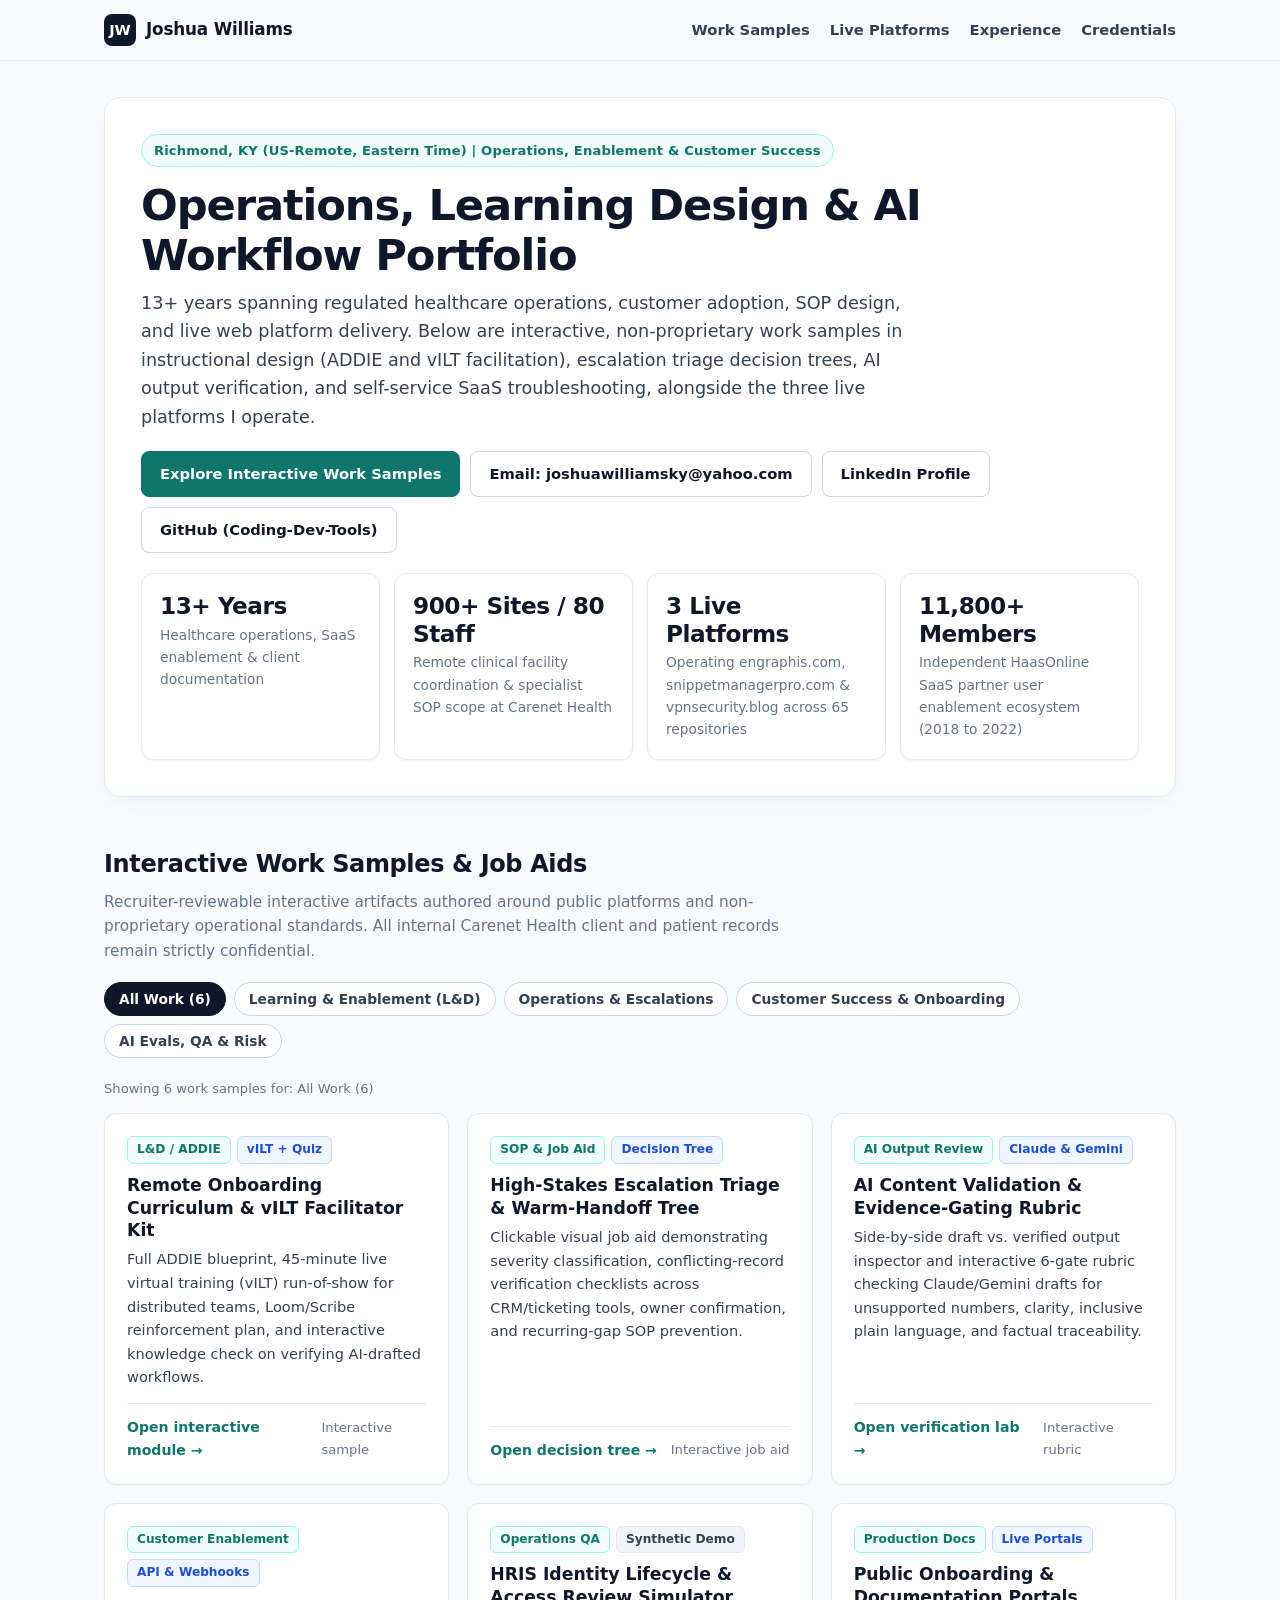
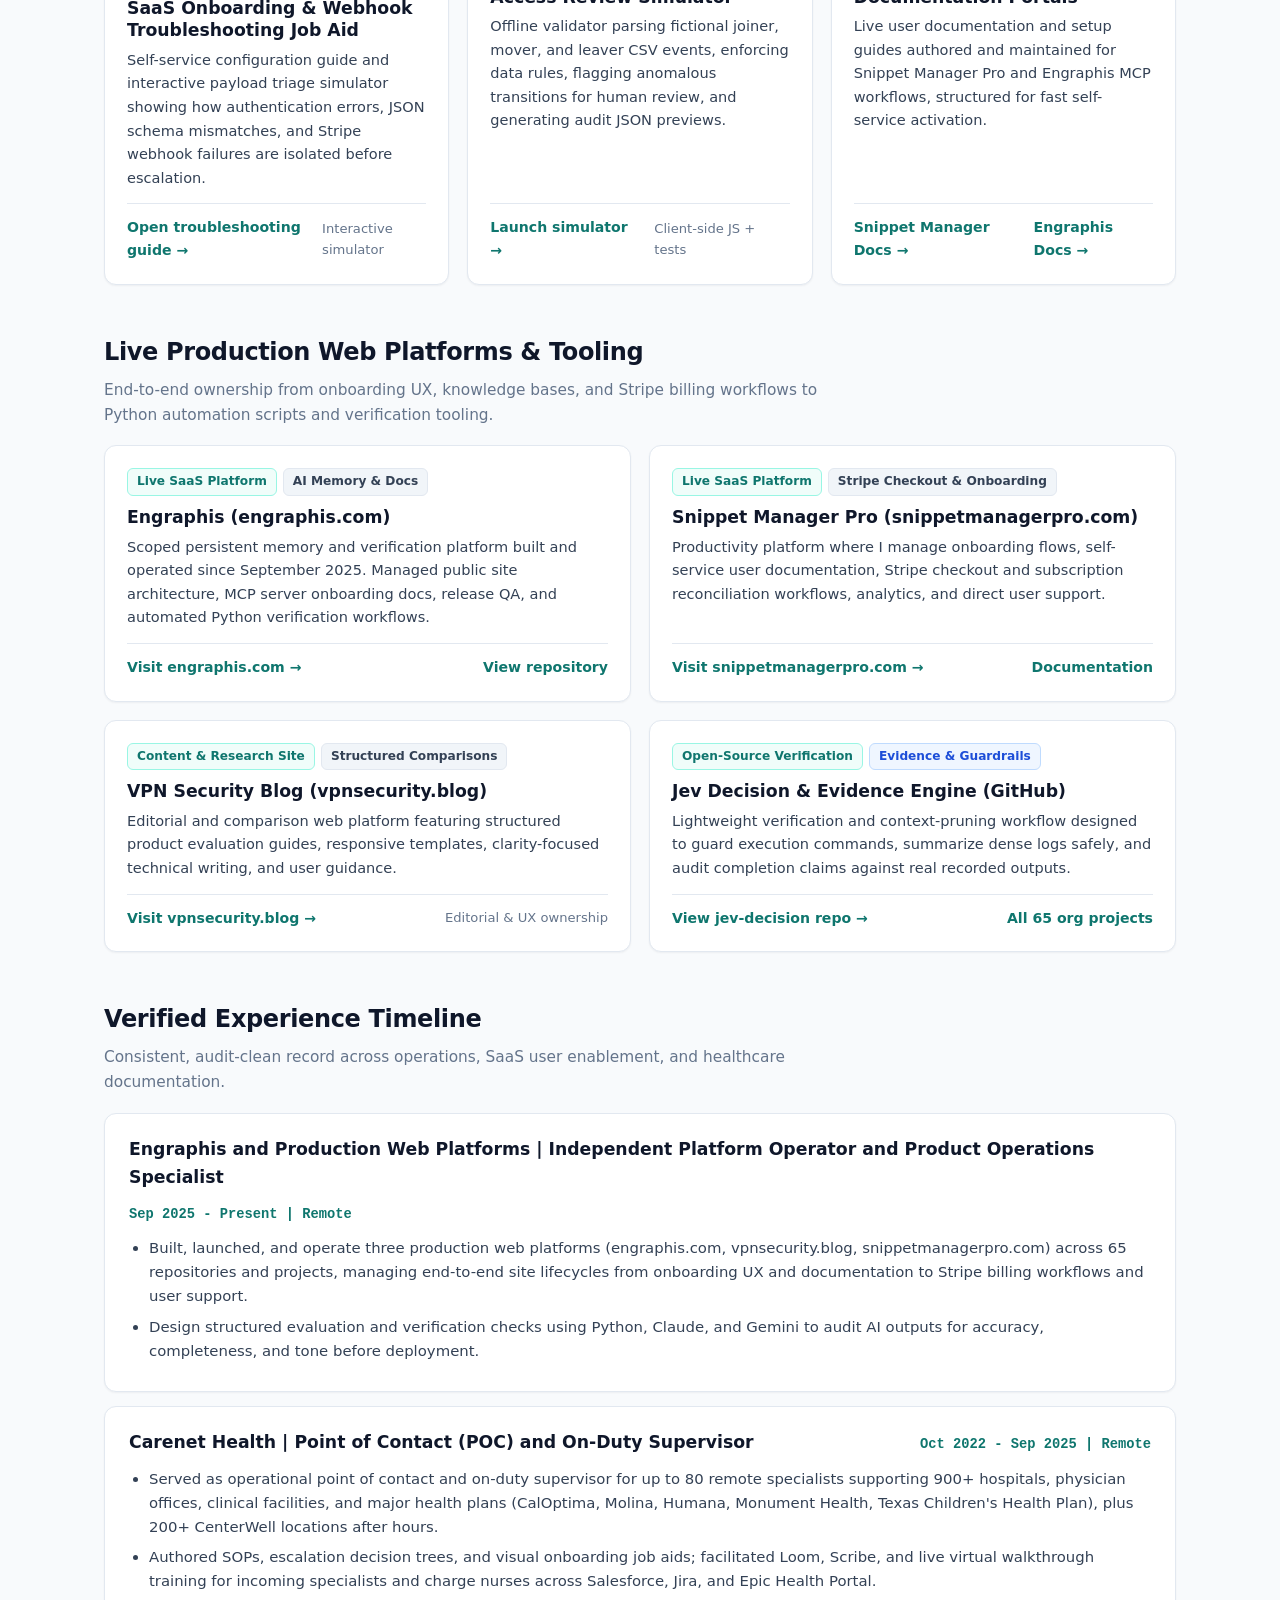
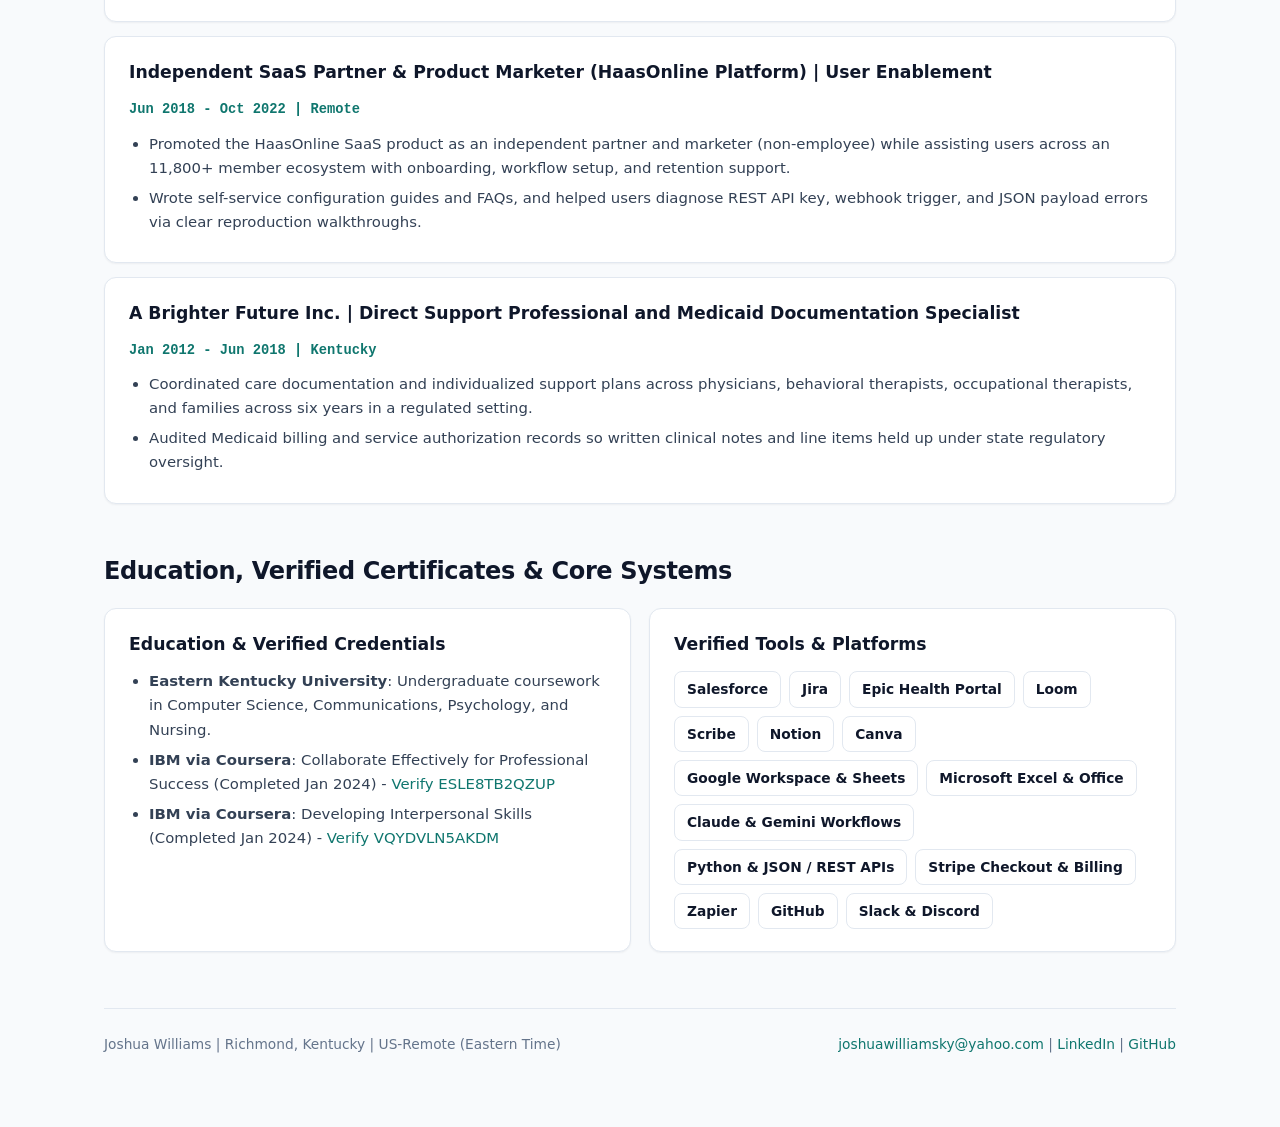
==== index.html @ 4f4fe60e "feat: add interactive career portfolio and work samples Build static GitHub Pages portfolio with rol" ====
<!DOCTYPE html>
<html lang="en">
<head>
  <meta charset="utf-8">
  <meta name="viewport" content="width=device-width, initial-scale=1">
  <title>Joshua Williams | Operations, Enablement &amp; AI Workflow Portfolio</title>
  <meta name="description" content="Public portfolio of Joshua Williams: interactive learning design (ADDIE/vILT), operations SOP decision trees, AI verification rubrics, live web platforms, and customer enablement work samples.">
  <link rel="stylesheet" href="./styles.css">
</head>
<body>
  <header class="topbar">
    <div class="topbar-inner">
      <a class="brand" href="./index.html">
        <span class="brand-mark" aria-hidden="true">JW</span>
        <span>Joshua Williams</span>
      </a>
      <nav class="nav-links" aria-label="Primary navigation">
        <a href="#work-samples">Work Samples</a>
        <a href="#platforms">Live Platforms</a>
        <a href="#experience">Experience</a>
        <a href="#credentials">Credentials</a>
      </nav>
    </div>
  </header>

  <main class="container">
    <section class="hero" aria-labelledby="hero-title">
      <span class="eyebrow">Richmond, KY (US-Remote, Eastern Time) | Operations, Enablement &amp; Customer Success</span>
      <h1 id="hero-title">Operations, Learning Design &amp; AI Workflow Portfolio</h1>
      <p class="hero-subtitle">
        13+ years spanning regulated healthcare operations, customer adoption, SOP design, and live web platform delivery.
        Below are interactive, non-proprietary work samples in instructional design (ADDIE and vILT facilitation), escalation triage decision trees, AI output verification, and self-service SaaS troubleshooting, alongside the three live platforms I operate.
      </p>
      <div class="hero-actions">
        <a class="btn" href="#work-samples">Explore Interactive Work Samples</a>
        <a class="btn btn-secondary" href="mailto:joshuawilliamsky@yahoo.com">Email: joshuawilliamsky@yahoo.com</a>
        <a class="btn btn-secondary" href="https://www.linkedin.com/in/josh-williams-094338120" target="_blank" rel="noopener">LinkedIn Profile</a>
        <a class="btn btn-secondary" href="https://github.com/Coding-Dev-Tools" target="_blank" rel="noopener">GitHub (Coding-Dev-Tools)</a>
      </div>

      <div class="scope-grid" aria-label="Verified operational scope">
        <div class="scope-card">
          <div class="scope-value">13+ Years</div>
          <div class="scope-label">Healthcare operations, SaaS enablement &amp; client documentation</div>
        </div>
        <div class="scope-card">
          <div class="scope-value">900+ Sites / 80 Staff</div>
          <div class="scope-label">Remote clinical facility coordination &amp; specialist SOP scope at Carenet Health</div>
        </div>
        <div class="scope-card">
          <div class="scope-value">3 Live Platforms</div>
          <div class="scope-label">Operating engraphis.com, snippetmanagerpro.com &amp; vpnsecurity.blog across 65 repositories</div>
        </div>
        <div class="scope-card">
          <div class="scope-value">11,800+ Members</div>
          <div class="scope-label">Independent HaasOnline SaaS partner user enablement ecosystem (2018 to 2022)</div>
        </div>
      </div>
    </section>

    <section class="section" id="work-samples" aria-labelledby="samples-heading">
      <div class="section-header">
        <div>
          <h2 id="samples-heading">Interactive Work Samples &amp; Job Aids</h2>
          <p class="section-lead">
            Recruiter-reviewable interactive artifacts authored around public platforms and non-proprietary operational standards. All internal Carenet Health client and patient records remain strictly confidential.
          </p>
        </div>
      </div>

      <div class="filter-bar" role="group" aria-label="Filter work samples by role focus">
        <button class="filter-pill" type="button" data-filter="all" aria-pressed="true">All Work (6)</button>
        <button class="filter-pill" type="button" data-filter="lnd" aria-pressed="false">Learning &amp; Enablement (L&amp;D)</button>
        <button class="filter-pill" type="button" data-filter="ops" aria-pressed="false">Operations &amp; Escalations</button>
        <button class="filter-pill" type="button" data-filter="cs" aria-pressed="false">Customer Success &amp; Onboarding</button>
        <button class="filter-pill" type="button" data-filter="data" aria-pressed="false">AI Evals, QA &amp; Risk</button>
      </div>
      <p id="filter-status" class="meta-note" aria-live="polite">Showing 6 work samples for: All Work (6)</p>

      <div class="card-grid" style="margin-top: 14px;">
        <article class="card" data-categories="lnd cs">
          <div>
            <div class="tag-row">
              <span class="tag">L&amp;D / ADDIE</span>
              <span class="tag tag-blue">vILT + Quiz</span>
            </div>
            <h3>Remote Onboarding Curriculum &amp; vILT Facilitator Kit</h3>
            <p>
              Full ADDIE blueprint, 45-minute live virtual training (vILT) run-of-show for distributed teams, Loom/Scribe reinforcement plan, and interactive knowledge check on verifying AI-drafted workflows.
            </p>
          </div>
          <div class="card-footer">
            <a href="./samples/onboarding-vilt-module.html">Open interactive module &rarr;</a>
            <span class="meta-note">Interactive sample</span>
          </div>
        </article>

        <article class="card" data-categories="ops lnd data">
          <div>
            <div class="tag-row">
              <span class="tag">SOP &amp; Job Aid</span>
              <span class="tag tag-blue">Decision Tree</span>
            </div>
            <h3>High-Stakes Escalation Triage &amp; Warm-Handoff Tree</h3>
            <p>
              Clickable visual job aid demonstrating severity classification, conflicting-record verification checklists across CRM/ticketing tools, owner confirmation, and recurring-gap SOP prevention.
            </p>
          </div>
          <div class="card-footer">
            <a href="./samples/escalation-decision-tree.html">Open decision tree &rarr;</a>
            <span class="meta-note">Interactive job aid</span>
          </div>
        </article>

        <article class="card" data-categories="lnd data ops">
          <div>
            <div class="tag-row">
              <span class="tag">AI Output Review</span>
              <span class="tag tag-blue">Claude &amp; Gemini</span>
            </div>
            <h3>AI Content Validation &amp; Evidence-Gating Rubric</h3>
            <p>
              Side-by-side draft vs. verified output inspector and interactive 6-gate rubric checking Claude/Gemini drafts for unsupported numbers, clarity, inclusive plain language, and factual traceability.
            </p>
          </div>
          <div class="card-footer">
            <a href="./samples/ai-verification-rubric.html">Open verification lab &rarr;</a>
            <span class="meta-note">Interactive rubric</span>
          </div>
        </article>

        <article class="card" data-categories="cs ops lnd">
          <div>
            <div class="tag-row">
              <span class="tag">Customer Enablement</span>
              <span class="tag tag-blue">API &amp; Webhooks</span>
            </div>
            <h3>SaaS Onboarding &amp; Webhook Troubleshooting Job Aid</h3>
            <p>
              Self-service configuration guide and interactive payload triage simulator showing how authentication errors, JSON schema mismatches, and Stripe webhook failures are isolated before escalation.
            </p>
          </div>
          <div class="card-footer">
            <a href="./samples/webhook-troubleshooting-job-aid.html">Open troubleshooting guide &rarr;</a>
            <span class="meta-note">Interactive simulator</span>
          </div>
        </article>

        <article class="card" data-categories="ops data">
          <div>
            <div class="tag-row">
              <span class="tag">Operations QA</span>
              <span class="tag tag-muted">Synthetic Demo</span>
            </div>
            <h3>HRIS Identity Lifecycle &amp; Access Review Simulator</h3>
            <p>
              Offline validator parsing fictional joiner, mover, and leaver CSV events, enforcing data rules, flagging anomalous transitions for human review, and generating audit JSON previews.
            </p>
          </div>
          <div class="card-footer">
            <a href="./demos/hris-identity/index.html">Launch simulator &rarr;</a>
            <span class="meta-note">Client-side JS + tests</span>
          </div>
        </article>

        <article class="card" data-categories="cs lnd data">
          <div>
            <div class="tag-row">
              <span class="tag">Production Docs</span>
              <span class="tag tag-blue">Live Portals</span>
            </div>
            <h3>Public Onboarding &amp; Documentation Portals</h3>
            <p>
              Live user documentation and setup guides authored and maintained for Snippet Manager Pro and Engraphis MCP workflows, structured for fast self-service activation.
            </p>
          </div>
          <div class="card-footer">
            <a href="https://snippetmanagerpro.com/documentation.html" target="_blank" rel="noopener">Snippet Manager Docs &rarr;</a>
            <a href="https://engraphis.com/mcp-memory-server" target="_blank" rel="noopener">Engraphis Docs &rarr;</a>
          </div>
        </article>
      </div>
    </section>

    <section class="section" id="platforms" aria-labelledby="platforms-heading">
      <div class="section-header">
        <div>
          <h2 id="platforms-heading">Live Production Web Platforms &amp; Tooling</h2>
          <p class="section-lead">
            End-to-end ownership from onboarding UX, knowledge bases, and Stripe billing workflows to Python automation scripts and verification tooling.
          </p>
        </div>
      </div>

      <div class="card-grid card-grid-2">
        <article class="card">
          <div>
            <div class="tag-row">
              <span class="tag">Live SaaS Platform</span>
              <span class="tag tag-muted">AI Memory &amp; Docs</span>
            </div>
            <h3>Engraphis (engraphis.com)</h3>
            <p>
              Scoped persistent memory and verification platform built and operated since September 2025. Managed public site architecture, MCP server onboarding docs, release QA, and automated Python verification workflows.
            </p>
          </div>
          <div class="card-footer">
            <a href="https://engraphis.com" target="_blank" rel="noopener">Visit engraphis.com &rarr;</a>
            <a href="https://github.com/Coding-Dev-Tools/engraphis" target="_blank" rel="noopener">View repository</a>
          </div>
        </article>

        <article class="card">
          <div>
            <div class="tag-row">
              <span class="tag">Live SaaS Platform</span>
              <span class="tag tag-muted">Stripe Checkout &amp; Onboarding</span>
            </div>
            <h3>Snippet Manager Pro (snippetmanagerpro.com)</h3>
            <p>
              Productivity platform where I manage onboarding flows, self-service user documentation, Stripe checkout and subscription reconciliation workflows, analytics, and direct user support.
            </p>
          </div>
          <div class="card-footer">
            <a href="https://snippetmanagerpro.com" target="_blank" rel="noopener">Visit snippetmanagerpro.com &rarr;</a>
            <a href="https://snippetmanagerpro.com/documentation.html" target="_blank" rel="noopener">Documentation</a>
          </div>
        </article>

        <article class="card">
          <div>
            <div class="tag-row">
              <span class="tag">Content &amp; Research Site</span>
              <span class="tag tag-muted">Structured Comparisons</span>
            </div>
            <h3>VPN Security Blog (vpnsecurity.blog)</h3>
            <p>
              Editorial and comparison web platform featuring structured product evaluation guides, responsive templates, clarity-focused technical writing, and user guidance.
            </p>
          </div>
          <div class="card-footer">
            <a href="https://vpnsecurity.blog" target="_blank" rel="noopener">Visit vpnsecurity.blog &rarr;</a>
            <span class="meta-note">Editorial &amp; UX ownership</span>
          </div>
        </article>

        <article class="card">
          <div>
            <div class="tag-row">
              <span class="tag">Open-Source Verification</span>
              <span class="tag tag-blue">Evidence &amp; Guardrails</span>
            </div>
            <h3>Jev Decision &amp; Evidence Engine (GitHub)</h3>
            <p>
              Lightweight verification and context-pruning workflow designed to guard execution commands, summarize dense logs safely, and audit completion claims against real recorded outputs.
            </p>
          </div>
          <div class="card-footer">
            <a href="https://github.com/Coding-Dev-Tools/jev-decision" target="_blank" rel="noopener">View jev-decision repo &rarr;</a>
            <a href="https://github.com/Coding-Dev-Tools" target="_blank" rel="noopener">All 65 org projects</a>
          </div>
        </article>
      </div>
    </section>

    <section class="section" id="experience" aria-labelledby="experience-heading">
      <div class="section-header">
        <div>
          <h2 id="experience-heading">Verified Experience Timeline</h2>
          <p class="section-lead">Consistent, audit-clean record across operations, SaaS user enablement, and healthcare documentation.</p>
        </div>
      </div>

      <div class="timeline">
        <article class="role-card">
          <div class="role-head">
            <h3 class="role-title">Engraphis and Production Web Platforms | Independent Platform Operator and Product Operations Specialist</h3>
            <span class="role-dates">Sep 2025 - Present | Remote</span>
          </div>
          <ul class="role-list">
            <li>Built, launched, and operate three production web platforms (engraphis.com, vpnsecurity.blog, snippetmanagerpro.com) across 65 repositories and projects, managing end-to-end site lifecycles from onboarding UX and documentation to Stripe billing workflows and user support.</li>
            <li>Design structured evaluation and verification checks using Python, Claude, and Gemini to audit AI outputs for accuracy, completeness, and tone before deployment.</li>
          </ul>
        </article>

        <article class="role-card">
          <div class="role-head">
            <h3 class="role-title">Carenet Health | Point of Contact (POC) and On-Duty Supervisor</h3>
            <span class="role-dates">Oct 2022 - Sep 2025 | Remote</span>
          </div>
          <ul class="role-list">
            <li>Served as operational point of contact and on-duty supervisor for up to 80 remote specialists supporting 900+ hospitals, physician offices, clinical facilities, and major health plans (CalOptima, Molina, Humana, Monument Health, Texas Children's Health Plan), plus 200+ CenterWell locations after hours.</li>
            <li>Authored SOPs, escalation decision trees, and visual onboarding job aids; facilitated Loom, Scribe, and live virtual walkthrough training for incoming specialists and charge nurses across Salesforce, Jira, and Epic Health Portal.</li>
          </ul>
        </article>

        <article class="role-card">
          <div class="role-head">
            <h3 class="role-title">Independent SaaS Partner &amp; Product Marketer (HaasOnline Platform) | User Enablement</h3>
            <span class="role-dates">Jun 2018 - Oct 2022 | Remote</span>
          </div>
          <ul class="role-list">
            <li>Promoted the HaasOnline SaaS product as an independent partner and marketer (non-employee) while assisting users across an 11,800+ member ecosystem with onboarding, workflow setup, and retention support.</li>
            <li>Wrote self-service configuration guides and FAQs, and helped users diagnose REST API key, webhook trigger, and JSON payload errors via clear reproduction walkthroughs.</li>
          </ul>
        </article>

        <article class="role-card">
          <div class="role-head">
            <h3 class="role-title">A Brighter Future Inc. | Direct Support Professional and Medicaid Documentation Specialist</h3>
            <span class="role-dates">Jan 2012 - Jun 2018 | Kentucky</span>
          </div>
          <ul class="role-list">
            <li>Coordinated care documentation and individualized support plans across physicians, behavioral therapists, occupational therapists, and families across six years in a regulated setting.</li>
            <li>Audited Medicaid billing and service authorization records so written clinical notes and line items held up under state regulatory oversight.</li>
          </ul>
        </article>
      </div>
    </section>

    <section class="section" id="credentials" aria-labelledby="credentials-heading">
      <div class="section-header">
        <div>
          <h2 id="credentials-heading">Education, Verified Certificates &amp; Core Systems</h2>
        </div>
      </div>

      <div class="card-grid card-grid-2">
        <div class="role-card">
          <h3 class="role-title" style="margin-bottom: 10px;">Education &amp; Verified Credentials</h3>
          <ul class="role-list">
            <li><strong>Eastern Kentucky University</strong>: Undergraduate coursework in Computer Science, Communications, Psychology, and Nursing.</li>
            <li>
              <strong>IBM via Coursera</strong>: Collaborate Effectively for Professional Success (Completed Jan 2024) -
              <a href="https://coursera.org/verify/ESLE8TB2QZUP" target="_blank" rel="noopener">Verify ESLE8TB2QZUP</a>
            </li>
            <li>
              <strong>IBM via Coursera</strong>: Developing Interpersonal Skills (Completed Jan 2024) -
              <a href="https://coursera.org/verify/VQYDVLN5AKDM" target="_blank" rel="noopener">Verify VQYDVLN5AKDM</a>
            </li>
          </ul>
        </div>

        <div class="role-card">
          <h3 class="role-title" style="margin-bottom: 12px;">Verified Tools &amp; Platforms</h3>
          <div class="pill-list">
            <span class="skill-chip">Salesforce</span>
            <span class="skill-chip">Jira</span>
            <span class="skill-chip">Epic Health Portal</span>
            <span class="skill-chip">Loom</span>
            <span class="skill-chip">Scribe</span>
            <span class="skill-chip">Notion</span>
            <span class="skill-chip">Canva</span>
            <span class="skill-chip">Google Workspace &amp; Sheets</span>
            <span class="skill-chip">Microsoft Excel &amp; Office</span>
            <span class="skill-chip">Claude &amp; Gemini Workflows</span>
            <span class="skill-chip">Python &amp; JSON / REST APIs</span>
            <span class="skill-chip">Stripe Checkout &amp; Billing</span>
            <span class="skill-chip">Zapier</span>
            <span class="skill-chip">GitHub</span>
            <span class="skill-chip">Slack &amp; Discord</span>
          </div>
        </div>
      </div>
    </section>

    <footer class="footer">
      <span>Joshua Williams | Richmond, Kentucky | US-Remote (Eastern Time)</span>
      <span><a href="mailto:joshuawilliamsky@yahoo.com">joshuawilliamsky@yahoo.com</a> | <a href="https://www.linkedin.com/in/josh-williams-094338120" target="_blank" rel="noopener">LinkedIn</a> | <a href="https://github.com/Coding-Dev-Tools" target="_blank" rel="noopener">GitHub</a></span>
    </footer>
  </main>

  <script src="./app.js"></script>
</body>
</html>
---- styles.css ----
:root {
  --bg: #f8fafc;
  --surface: #ffffff;
  --surface-alt: #f1f5f9;
  --ink: #0f172a;
  --body: #334155;
  --muted: #64748b;
  --border: #e2e8f0;
  --border-strong: #cbd5e1;
  --teal: #0f766e;
  --teal-hover: #0d9488;
  --teal-soft: #f0fdfa;
  --teal-border: #99f6e4;
  --blue: #1d4ed8;
  --blue-soft: #eff6ff;
  --blue-border: #bfdbfe;
  --amber: #b45309;
  --amber-soft: #fffbeb;
  --amber-border: #fde68a;
  --danger: #b91c1c;
  --danger-soft: #fef2f2;
  --danger-border: #fecaca;
  --ok: #15803d;
  --ok-soft: #f0fdf4;
  --ok-border: #bbf7d0;
  --radius: 12px;
  --shadow-sm: 0 1px 2px rgba(15, 23, 42, 0.05);
  --shadow: 0 8px 24px -10px rgba(15, 23, 42, 0.08);
  --font-sans: "Plus Jakarta Sans", "Segoe UI", system-ui, -apple-system, sans-serif;
  --font-mono: "JetBrains Mono", "Cascadia Mono", Consolas, monospace;
}

*,
*::before,
*::after {
  box-sizing: border-box;
}

html {
  scroll-behavior: smooth;
}

body {
  margin: 0;
  font-family: var(--font-sans);
  background: var(--bg);
  color: var(--body);
  line-height: 1.62;
  -webkit-font-smoothing: antialiased;
}

a {
  color: var(--teal);
  text-decoration: none;
}

a:hover {
  text-decoration: underline;
}

:focus-visible {
  outline: 3px solid var(--teal-hover);
  outline-offset: 2px;
}

.topbar {
  position: sticky;
  top: 0;
  z-index: 30;
  background: rgba(248, 250, 252, 0.92);
  backdrop-filter: blur(10px);
  border-bottom: 1px solid var(--border);
}

.topbar-inner {
  max-width: 1120px;
  margin: 0 auto;
  padding: 14px 24px;
  display: flex;
  align-items: center;
  justify-content: space-between;
  gap: 16px;
  flex-wrap: wrap;
}

.brand {
  display: flex;
  align-items: center;
  gap: 10px;
  color: var(--ink);
  font-weight: 700;
  font-size: 1.05rem;
  letter-spacing: -0.01em;
}

.brand:hover {
  text-decoration: none;
}

.brand-mark {
  width: 32px;
  height: 32px;
  border-radius: 8px;
  background: var(--ink);
  color: #ffffff;
  display: grid;
  place-items: center;
  font-weight: 800;
  font-size: 0.92rem;
}

.nav-links {
  display: flex;
  align-items: center;
  gap: 20px;
  flex-wrap: wrap;
  font-size: 0.92rem;
  font-weight: 600;
}

.nav-links a {
  color: var(--body);
}

.nav-links a:hover,
.nav-links a[aria-current="page"] {
  color: var(--teal);
  text-decoration: none;
}

.container {
  max-width: 1120px;
  margin: 0 auto;
  padding: 36px 24px 72px;
}

.hero {
  background: var(--surface);
  border: 1px solid var(--border);
  border-radius: 16px;
  padding: 36px;
  box-shadow: var(--shadow);
}

.eyebrow {
  display: inline-flex;
  align-items: center;
  gap: 8px;
  padding: 5px 12px;
  border-radius: 999px;
  background: var(--teal-soft);
  border: 1px solid var(--teal-border);
  color: var(--teal);
  font-size: 0.82rem;
  font-weight: 700;
  letter-spacing: 0.01em;
}

.hero h1 {
  margin: 14px 0 8px;
  font-size: clamp(2rem, 4vw, 2.7rem);
  line-height: 1.15;
  color: var(--ink);
  letter-spacing: -0.025em;
}

.hero-subtitle {
  margin: 0 0 18px;
  font-size: 1.1rem;
  color: var(--body);
  max-width: 780px;
}

.hero-actions {
  display: flex;
  flex-wrap: wrap;
  gap: 10px;
  margin-top: 20px;
}

.btn {
  display: inline-flex;
  align-items: center;
  justify-content: center;
  gap: 8px;
  padding: 10px 18px;
  border-radius: 8px;
  border: 1px solid var(--teal);
  background: var(--teal);
  color: #ffffff;
  font-family: inherit;
  font-size: 0.92rem;
  font-weight: 600;
  cursor: pointer;
  transition: background 0.15s ease, border-color 0.15s ease;
}

.btn:hover {
  background: var(--teal-hover);
  border-color: var(--teal-hover);
  text-decoration: none;
}

.btn-secondary {
  background: var(--surface);
  color: var(--ink);
  border-color: var(--border-strong);
}

.btn-secondary:hover {
  background: var(--surface-alt);
  border-color: var(--muted);
}

.scope-grid {
  display: grid;
  grid-template-columns: repeat(4, minmax(0, 1fr));
  gap: 14px;
  margin-top: 20px;
}

.scope-card {
  background: var(--surface);
  border: 1px solid var(--border);
  border-radius: var(--radius);
  padding: 18px;
  box-shadow: var(--shadow-sm);
}

.scope-value {
  font-size: 1.45rem;
  font-weight: 800;
  color: var(--ink);
  letter-spacing: -0.02em;
  line-height: 1.2;
}

.scope-label {
  margin-top: 4px;
  font-size: 0.86rem;
  color: var(--muted);
}

.section {
  margin-top: 48px;
}

.section-header {
  display: flex;
  align-items: flex-end;
  justify-content: space-between;
  gap: 16px;
  flex-wrap: wrap;
  margin-bottom: 18px;
}

.section h2 {
  margin: 0;
  font-size: 1.5rem;
  color: var(--ink);
  letter-spacing: -0.015em;
}

.section-lead {
  margin: 6px 0 0;
  color: var(--muted);
  max-width: 720px;
  font-size: 0.96rem;
}

.filter-bar {
  display: flex;
  flex-wrap: wrap;
  gap: 8px;
  margin-bottom: 20px;
}

.filter-pill {
  padding: 8px 14px;
  border-radius: 999px;
  border: 1px solid var(--border-strong);
  background: var(--surface);
  color: var(--body);
  font-family: inherit;
  font-size: 0.86rem;
  font-weight: 600;
  cursor: pointer;
  transition: all 0.15s ease;
}

.filter-pill:hover {
  border-color: var(--teal);
  color: var(--teal);
}

.filter-pill[aria-pressed="true"] {
  background: var(--ink);
  border-color: var(--ink);
  color: #ffffff;
}

.card-grid {
  display: grid;
  grid-template-columns: repeat(3, minmax(0, 1fr));
  gap: 18px;
}

.card-grid-2 {
  grid-template-columns: repeat(2, minmax(0, 1fr));
}

.card {
  background: var(--surface);
  border: 1px solid var(--border);
  border-radius: var(--radius);
  padding: 22px;
  display: flex;
  flex-direction: column;
  justify-content: space-between;
  gap: 14px;
  box-shadow: var(--shadow-sm);
  transition: border-color 0.15s ease, transform 0.15s ease, box-shadow 0.15s ease;
}

.card:hover {
  border-color: var(--teal);
  transform: translateY(-2px);
  box-shadow: var(--shadow);
}

.card.is-hidden {
  display: none;
}

.tag-row {
  display: flex;
  flex-wrap: wrap;
  gap: 6px;
}

.tag {
  display: inline-block;
  padding: 3px 9px;
  border-radius: 6px;
  font-size: 0.76rem;
  font-weight: 700;
  background: var(--teal-soft);
  color: var(--teal);
  border: 1px solid var(--teal-border);
}

.tag-blue {
  background: var(--blue-soft);
  color: var(--blue);
  border-color: var(--blue-border);
}

.tag-muted {
  background: var(--surface-alt);
  color: var(--body);
  border-color: var(--border);
}

.card h3 {
  margin: 10px 0 6px;
  font-size: 1.08rem;
  color: var(--ink);
  line-height: 1.3;
}

.card p {
  margin: 0;
  font-size: 0.91rem;
  color: var(--body);
}

.card-footer {
  display: flex;
  align-items: center;
  justify-content: space-between;
  gap: 12px;
  padding-top: 12px;
  border-top: 1px solid var(--border);
  font-size: 0.88rem;
  font-weight: 600;
}

.meta-note {
  color: var(--muted);
  font-size: 0.82rem;
  font-weight: 500;
}

.timeline {
  display: grid;
  gap: 14px;
}

.role-card {
  background: var(--surface);
  border: 1px solid var(--border);
  border-radius: var(--radius);
  padding: 22px 24px;
  box-shadow: var(--shadow-sm);
}

.role-head {
  display: flex;
  justify-content: space-between;
  align-items: baseline;
  gap: 12px;
  flex-wrap: wrap;
  margin-bottom: 10px;
}

.role-title {
  margin: 0;
  font-size: 1.08rem;
  color: var(--ink);
}

.role-dates {
  font-size: 0.86rem;
  font-weight: 700;
  color: var(--teal);
  font-family: var(--font-mono);
}

.role-list {
  margin: 8px 0 0;
  padding-left: 20px;
}

.role-list li {
  margin-bottom: 6px;
  font-size: 0.93rem;
}

.callout {
  background: var(--blue-soft);
  border: 1px solid var(--blue-border);
  border-left: 4px solid var(--blue);
  border-radius: var(--radius);
  padding: 16px 20px;
  margin: 18px 0;
  font-size: 0.93rem;
}

.callout-teal {
  background: var(--teal-soft);
  border-color: var(--teal-border);
  border-left-color: var(--teal);
}

.callout-amber {
  background: var(--amber-soft);
  border-color: var(--amber-border);
  border-left-color: var(--amber);
}

.pill-list {
  display: flex;
  flex-wrap: wrap;
  gap: 8px;
}

.skill-chip {
  padding: 6px 12px;
  border-radius: 8px;
  background: var(--surface);
  border: 1px solid var(--border);
  font-size: 0.86rem;
  font-weight: 600;
  color: var(--ink);
}

/* Interactive sample pages */
.breadcrumb {
  display: inline-flex;
  align-items: center;
  gap: 8px;
  font-size: 0.88rem;
  font-weight: 600;
  color: var(--muted);
  margin-bottom: 16px;
}

.panel {
  background: var(--surface);
  border: 1px solid var(--border);
  border-radius: var(--radius);
  padding: 24px;
  box-shadow: var(--shadow-sm);
  margin-top: 20px;
}

.tab-strip {
  display: flex;
  flex-wrap: wrap;
  gap: 8px;
  margin: 14px 0 18px;
}

.tab-btn {
  padding: 9px 14px;
  border-radius: 8px;
  border: 1px solid var(--border-strong);
  background: var(--surface-alt);
  color: var(--ink);
  font-family: inherit;
  font-size: 0.88rem;
  font-weight: 600;
  cursor: pointer;
}

.tab-btn[aria-selected="true"] {
  background: var(--teal);
  border-color: var(--teal);
  color: #ffffff;
}

.table-wrap {
  overflow-x: auto;
}

table {
  width: 100%;
  border-collapse: collapse;
  font-size: 0.92rem;
}

th,
td {
  text-align: left;
  padding: 12px 10px;
  border-bottom: 1px solid var(--border);
  vertical-align: top;
}

th {
  font-size: 0.8rem;
  text-transform: uppercase;
  letter-spacing: 0.04em;
  color: var(--muted);
}

.quiz-option {
  display: block;
  width: 100%;
  text-align: left;
  padding: 11px 14px;
  margin-top: 8px;
  border-radius: 8px;
  border: 1px solid var(--border-strong);
  background: var(--surface);
  color: var(--ink);
  font-family: inherit;
  font-size: 0.92rem;
  cursor: pointer;
}

.quiz-option:hover {
  border-color: var(--teal);
  background: var(--teal-soft);
}

.quiz-option.is-correct {
  background: var(--ok-soft);
  border-color: var(--ok-border);
  color: var(--ok);
  font-weight: 600;
}

.quiz-option.is-wrong {
  background: var(--danger-soft);
  border-color: var(--danger-border);
  color: var(--danger);
}

.diff-grid {
  display: grid;
  grid-template-columns: repeat(2, minmax(0, 1fr));
  gap: 16px;
}

.diff-box {
  border-radius: var(--radius);
  padding: 18px;
  border: 1px solid var(--border);
}

.diff-box.bad {
  background: var(--danger-soft);
  border-color: var(--danger-border);
}

.diff-box.good {
  background: var(--ok-soft);
  border-color: var(--ok-border);
}

.mono {
  font-family: var(--font-mono);
  font-size: 0.85rem;
}

pre {
  background: var(--ink);
  color: #f8fafc;
  border-radius: 8px;
  padding: 14px;
  overflow-x: auto;
  font-family: var(--font-mono);
  font-size: 0.84rem;
  line-height: 1.5;
}

.footer {
  margin-top: 56px;
  padding-top: 24px;
  border-top: 1px solid var(--border);
  display: flex;
  justify-content: space-between;
  flex-wrap: wrap;
  gap: 12px;
  font-size: 0.86rem;
  color: var(--muted);
}

@media (max-width: 960px) {
  .scope-grid {
    grid-template-columns: repeat(2, minmax(0, 1fr));
  }
  .card-grid {
    grid-template-columns: repeat(2, minmax(0, 1fr));
  }
}

@media (max-width: 680px) {
  .hero {
    padding: 24px 18px;
  }
  .container {
    padding: 24px 16px 48px;
  }
  .scope-grid,
  .card-grid,
  .card-grid-2,
  .diff-grid {
    grid-template-columns: 1fr;
  }
}

@media print {
  .topbar,
  .filter-bar,
  .hero-actions {
    display: none;
  }
  body {
    background: #ffffff;
  }
  .hero,
  .card,
  .role-card,
  .scope-card {
    box-shadow: none;
  }
}
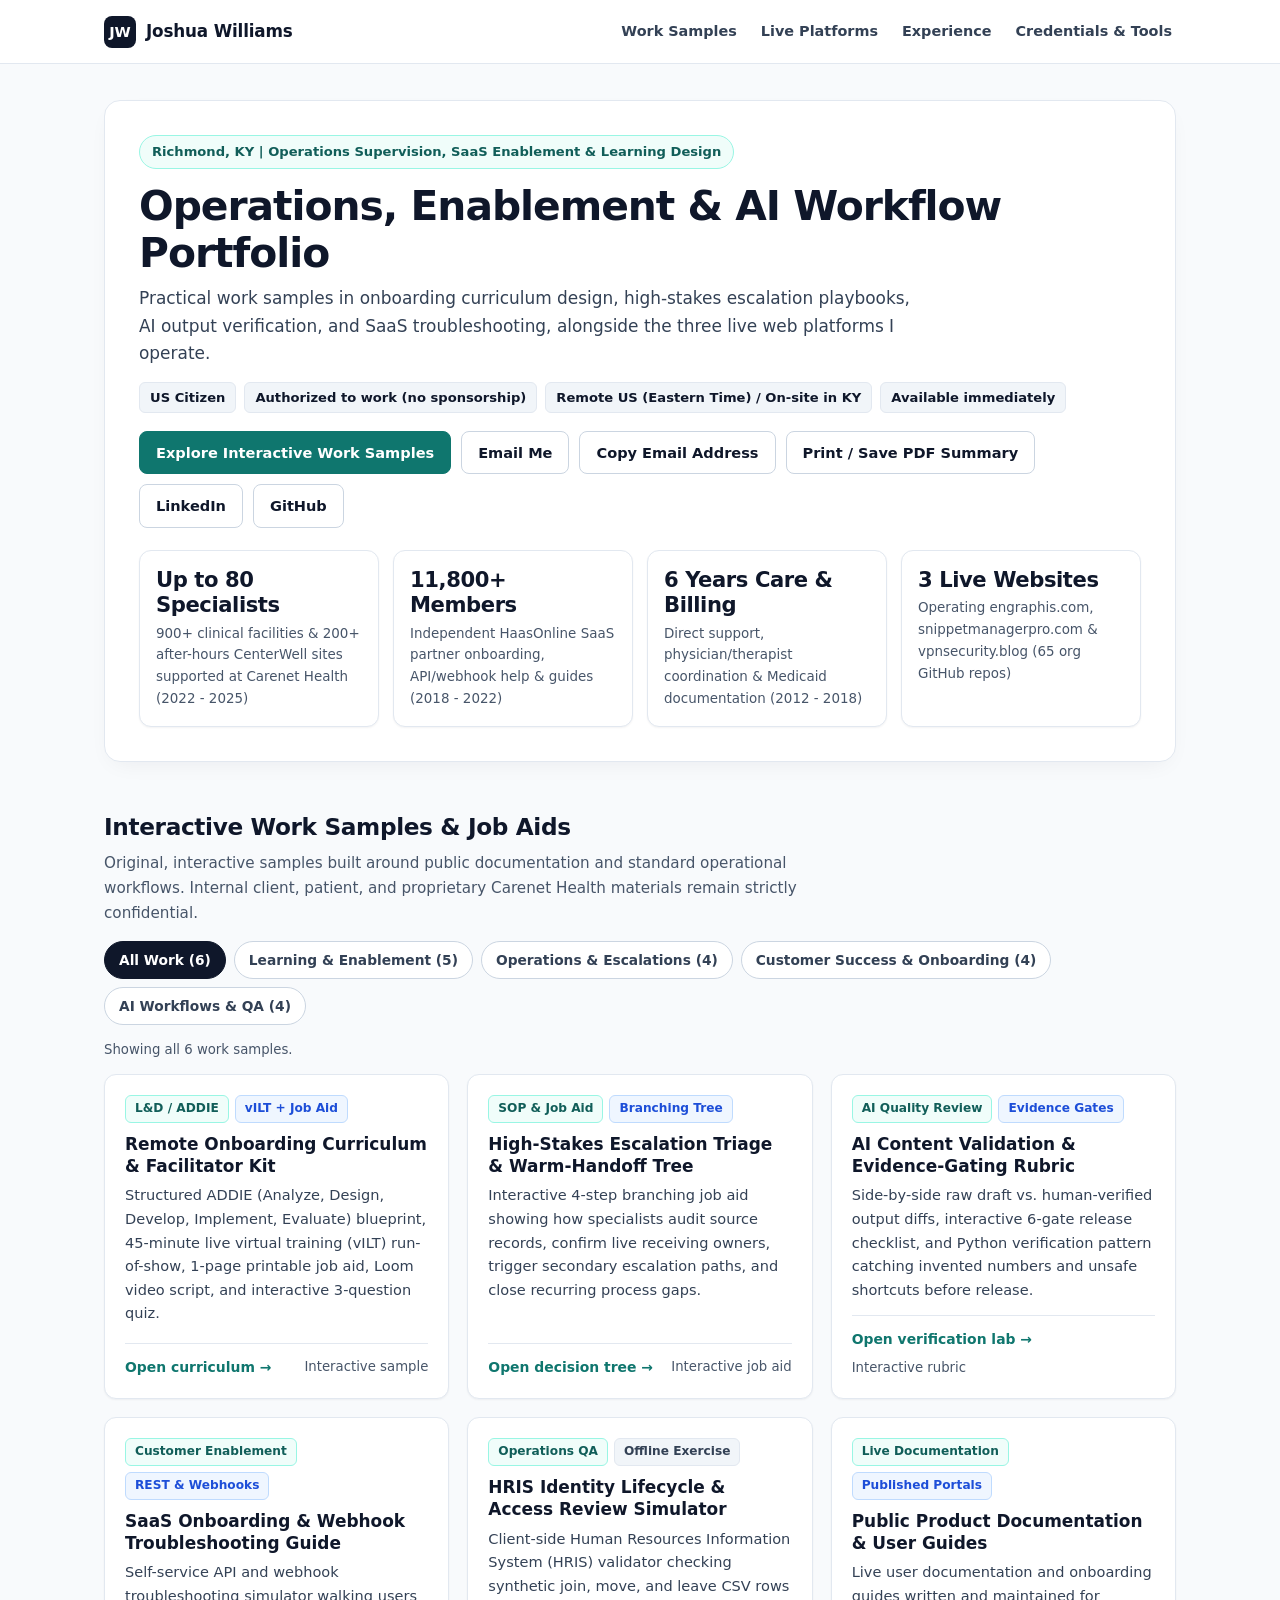
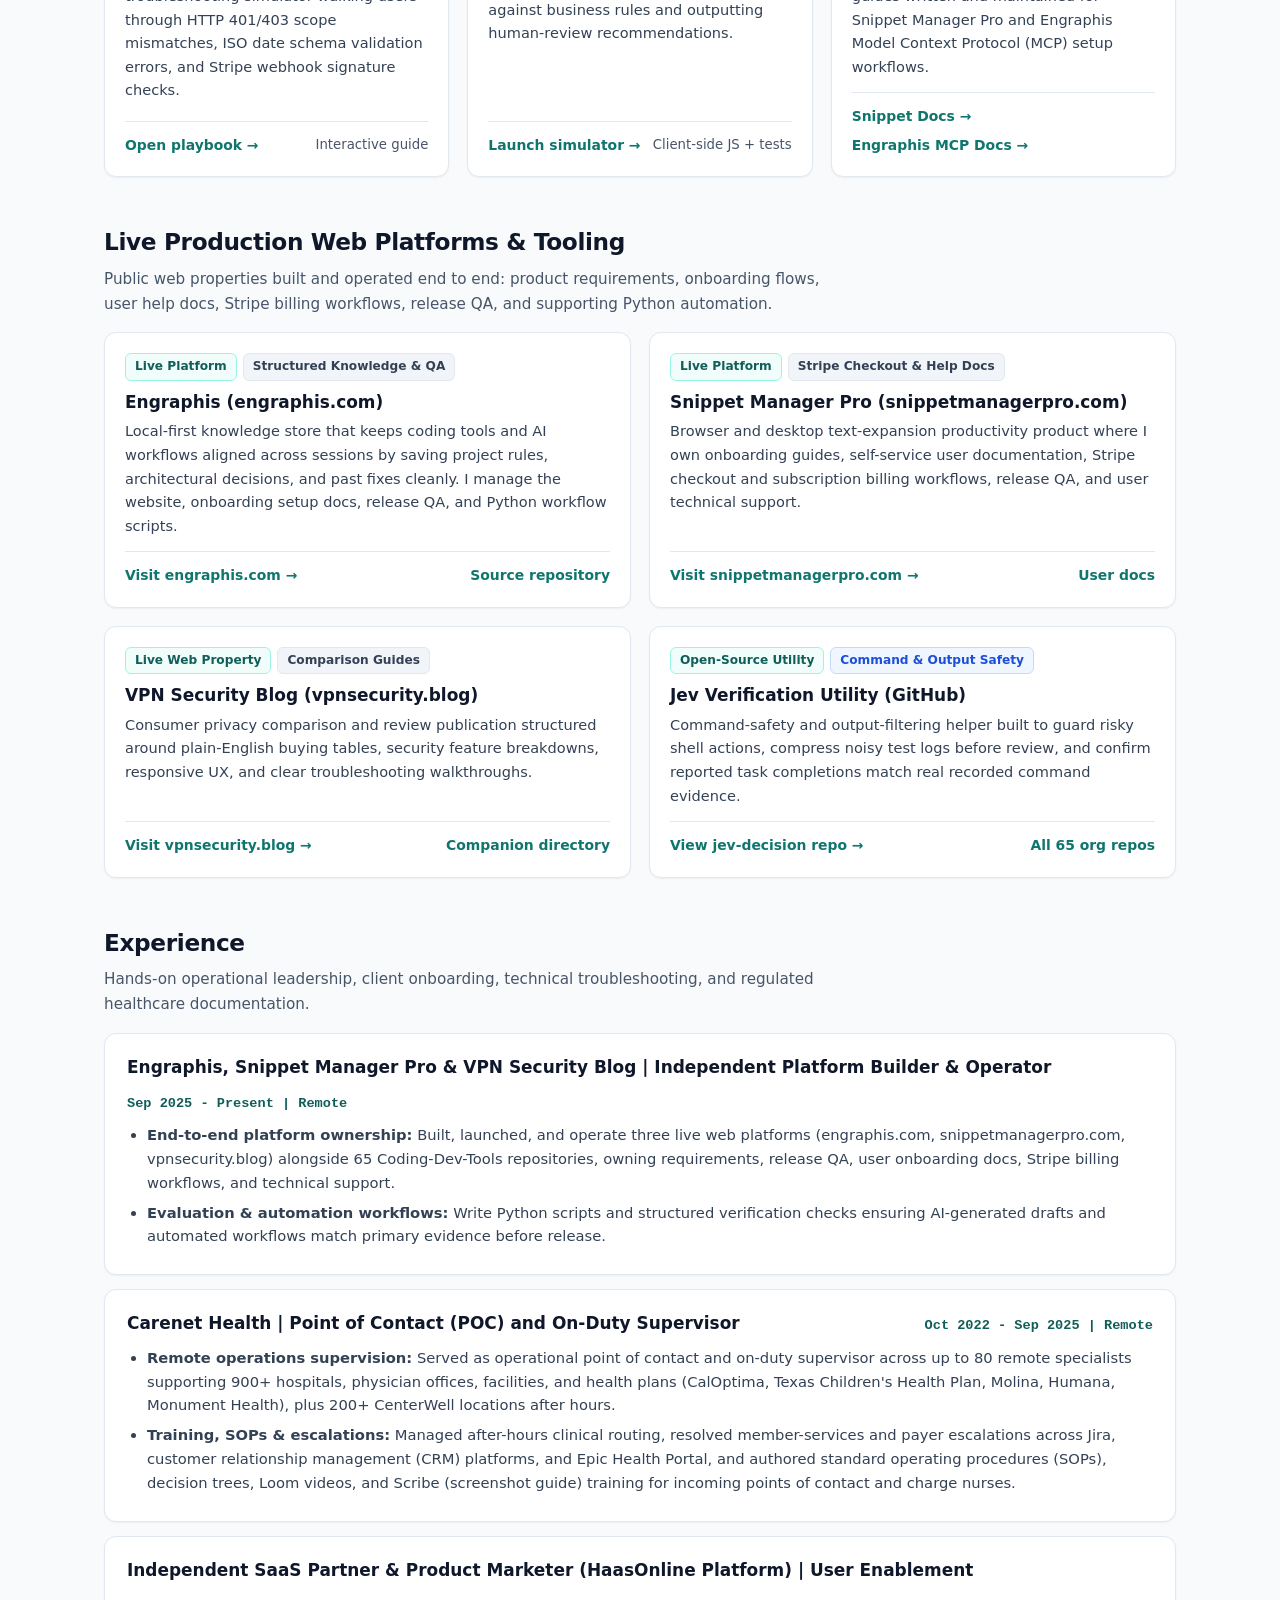
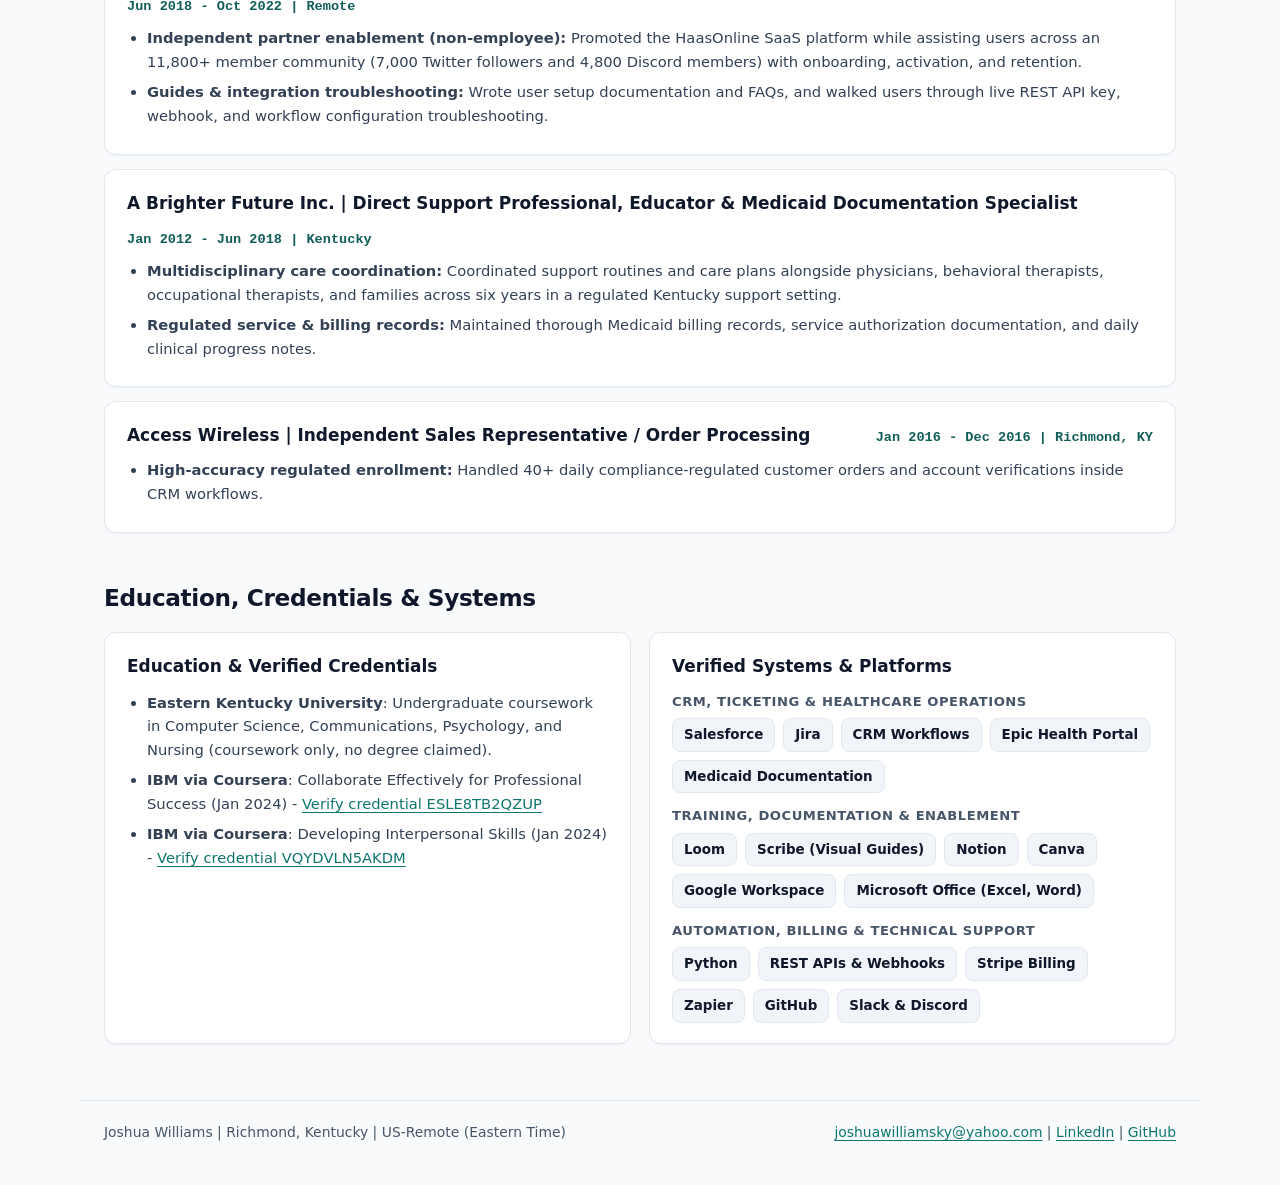
==== commit fdf1cf5b: "feat: optimize portfolio accessibility, fact accuracy, and interactive samples Align copy strictly t" ====
--- a/index.html
+++ b/index.html
@@ -4,10 +4,43 @@
   <meta charset="utf-8">
   <meta name="viewport" content="width=device-width, initial-scale=1">
   <title>Joshua Williams | Operations, Enablement &amp; AI Workflow Portfolio</title>
-  <meta name="description" content="Public portfolio of Joshua Williams: interactive learning design (ADDIE/vILT), operations SOP decision trees, AI verification rubrics, live web platforms, and customer enablement work samples.">
+  <meta name="description" content="Public portfolio of Joshua Williams: interactive learning design (ADDIE and live virtual training), escalation decision trees, AI verification checklists, SaaS troubleshooting guides, and live production web platforms.">
+  <link rel="canonical" href="https://coding-dev-tools.github.io/portfolio/">
+  <link rel="icon" type="image/svg+xml" href="./favicon.svg">
+  <meta property="og:type" content="website">
+  <meta property="og:site_name" content="Joshua Williams Portfolio">
+  <meta property="og:title" content="Joshua Williams | Operations, Enablement &amp; AI Workflow Portfolio">
+  <meta property="og:description" content="Interactive work samples in remote training design, high-stakes escalation workflows, AI output verification, and SaaS user enablement.">
+  <meta property="og:url" content="https://coding-dev-tools.github.io/portfolio/">
+  <meta name="twitter:card" content="summary">
+  <meta name="twitter:title" content="Joshua Williams | Operations, Enablement &amp; AI Workflow Portfolio">
+  <meta name="twitter:description" content="Interactive learning design, SOP decision trees, AI output checks, and live web platforms by Joshua Williams.">
+  <script type="application/ld+json">
+  {
+    "@context": "https://schema.org",
+    "@type": "Person",
+    "name": "Joshua Williams",
+    "url": "https://coding-dev-tools.github.io/portfolio/",
+    "email": "mailto:joshuawilliamsky@yahoo.com",
+    "address": {
+      "@type": "PostalAddress",
+      "addressLocality": "Richmond",
+      "addressRegion": "KY",
+      "addressCountry": "US"
+    },
+    "sameAs": [
+      "https://www.linkedin.com/in/josh-williams-094338120",
+      "https://github.com/Coding-Dev-Tools",
+      "https://engraphis.com",
+      "https://snippetmanagerpro.com"
+    ]
+  }
+  </script>
   <link rel="stylesheet" href="./styles.css">
 </head>
 <body>
+  <a class="skip-link" href="#main-content">Skip to main content</a>
+
   <header class="topbar">
     <div class="topbar-inner">
       <a class="brand" href="./index.html">
@@ -18,42 +51,54 @@
         <a href="#work-samples">Work Samples</a>
         <a href="#platforms">Live Platforms</a>
         <a href="#experience">Experience</a>
-        <a href="#credentials">Credentials</a>
+        <a href="#credentials">Credentials &amp; Tools</a>
       </nav>
     </div>
   </header>
 
-  <main class="container">
+  <main class="container" id="main-content" tabindex="-1">
     <section class="hero" aria-labelledby="hero-title">
-      <span class="eyebrow">Richmond, KY (US-Remote, Eastern Time) | Operations, Enablement &amp; Customer Success</span>
-      <h1 id="hero-title">Operations, Learning Design &amp; AI Workflow Portfolio</h1>
+      <span class="eyebrow">Richmond, KY | Operations Supervision, SaaS Enablement &amp; Learning Design</span>
+      <h1 id="hero-title">Operations, Enablement &amp; AI Workflow Portfolio</h1>
       <p class="hero-subtitle">
-        13+ years spanning regulated healthcare operations, customer adoption, SOP design, and live web platform delivery.
-        Below are interactive, non-proprietary work samples in instructional design (ADDIE and vILT facilitation), escalation triage decision trees, AI output verification, and self-service SaaS troubleshooting, alongside the three live platforms I operate.
+        Practical work samples in onboarding curriculum design, high-stakes escalation playbooks, AI output verification, and SaaS troubleshooting, alongside the three live web platforms I operate.
       </p>
+
+      <div class="availability-bar" aria-label="Work authorization and availability">
+        <span class="avail-pill">US Citizen</span>
+        <span class="avail-pill">Authorized to work (no sponsorship)</span>
+        <span class="avail-pill">Remote US (Eastern Time) / On-site in KY</span>
+        <span class="avail-pill">Available immediately</span>
+      </div>
+
       <div class="hero-actions">
         <a class="btn" href="#work-samples">Explore Interactive Work Samples</a>
-        <a class="btn btn-secondary" href="mailto:joshuawilliamsky@yahoo.com">Email: joshuawilliamsky@yahoo.com</a>
-        <a class="btn btn-secondary" href="https://www.linkedin.com/in/josh-williams-094338120" target="_blank" rel="noopener">LinkedIn Profile</a>
-        <a class="btn btn-secondary" href="https://github.com/Coding-Dev-Tools" target="_blank" rel="noopener">GitHub (Coding-Dev-Tools)</a>
-      </div>
-
-      <div class="scope-grid" aria-label="Verified operational scope">
+        <a class="btn btn-secondary" href="mailto:joshuawilliamsky@yahoo.com">Email Me</a>
+        <button class="btn btn-secondary" type="button" id="copy-email-btn" data-copy-email="joshuawilliamsky@yahoo.com">Copy Email Address</button>
+        <button class="btn btn-secondary" type="button" id="print-summary-btn">Print / Save PDF Summary</button>
+        <a class="btn btn-secondary" href="https://www.linkedin.com/in/josh-williams-094338120" target="_blank" rel="noopener">LinkedIn</a>
+        <a class="btn btn-secondary" href="https://github.com/Coding-Dev-Tools" target="_blank" rel="noopener">GitHub</a>
+      </div>
+      <p id="action-status" class="meta-note mt-sm" aria-live="polite"></p>
+
+      <div id="focus-callout" class="callout callout-teal" hidden aria-live="polite"></div>
+
+      <div class="scope-grid" aria-label="Career scope overview">
         <div class="scope-card">
-          <div class="scope-value">13+ Years</div>
-          <div class="scope-label">Healthcare operations, SaaS enablement &amp; client documentation</div>
-        </div>
-        <div class="scope-card">
-          <div class="scope-value">900+ Sites / 80 Staff</div>
-          <div class="scope-label">Remote clinical facility coordination &amp; specialist SOP scope at Carenet Health</div>
-        </div>
-        <div class="scope-card">
-          <div class="scope-value">3 Live Platforms</div>
-          <div class="scope-label">Operating engraphis.com, snippetmanagerpro.com &amp; vpnsecurity.blog across 65 repositories</div>
+          <div class="scope-value">Up to 80 Specialists</div>
+          <div class="scope-label">900+ clinical facilities &amp; 200+ after-hours CenterWell sites supported at Carenet Health (2022 - 2025)</div>
         </div>
         <div class="scope-card">
           <div class="scope-value">11,800+ Members</div>
-          <div class="scope-label">Independent HaasOnline SaaS partner user enablement ecosystem (2018 to 2022)</div>
+          <div class="scope-label">Independent HaasOnline SaaS partner onboarding, API/webhook help &amp; guides (2018 - 2022)</div>
+        </div>
+        <div class="scope-card">
+          <div class="scope-value">6 Years Care &amp; Billing</div>
+          <div class="scope-label">Direct support, physician/therapist coordination &amp; Medicaid documentation (2012 - 2018)</div>
+        </div>
+        <div class="scope-card">
+          <div class="scope-value">3 Live Websites</div>
+          <div class="scope-label">Operating engraphis.com, snippetmanagerpro.com &amp; vpnsecurity.blog (65 org GitHub repos)</div>
         </div>
       </div>
     </section>
@@ -63,34 +108,34 @@
         <div>
           <h2 id="samples-heading">Interactive Work Samples &amp; Job Aids</h2>
           <p class="section-lead">
-            Recruiter-reviewable interactive artifacts authored around public platforms and non-proprietary operational standards. All internal Carenet Health client and patient records remain strictly confidential.
+            Original, interactive samples built around public documentation and standard operational workflows. Internal client, patient, and proprietary Carenet Health materials remain strictly confidential.
           </p>
         </div>
       </div>
 
       <div class="filter-bar" role="group" aria-label="Filter work samples by role focus">
         <button class="filter-pill" type="button" data-filter="all" aria-pressed="true">All Work (6)</button>
-        <button class="filter-pill" type="button" data-filter="lnd" aria-pressed="false">Learning &amp; Enablement (L&amp;D)</button>
-        <button class="filter-pill" type="button" data-filter="ops" aria-pressed="false">Operations &amp; Escalations</button>
-        <button class="filter-pill" type="button" data-filter="cs" aria-pressed="false">Customer Success &amp; Onboarding</button>
-        <button class="filter-pill" type="button" data-filter="data" aria-pressed="false">AI Evals, QA &amp; Risk</button>
-      </div>
-      <p id="filter-status" class="meta-note" aria-live="polite">Showing 6 work samples for: All Work (6)</p>
-
-      <div class="card-grid" style="margin-top: 14px;">
+        <button class="filter-pill" type="button" data-filter="lnd" aria-pressed="false">Learning &amp; Enablement (5)</button>
+        <button class="filter-pill" type="button" data-filter="ops" aria-pressed="false">Operations &amp; Escalations (4)</button>
+        <button class="filter-pill" type="button" data-filter="cs" aria-pressed="false">Customer Success &amp; Onboarding (4)</button>
+        <button class="filter-pill" type="button" data-filter="data" aria-pressed="false">AI Workflows &amp; QA (4)</button>
+      </div>
+      <p id="filter-status" class="meta-note" aria-live="polite">Showing 6 work samples.</p>
+
+      <div class="card-grid mt-sm" id="samples-grid">
         <article class="card" data-categories="lnd cs">
           <div>
             <div class="tag-row">
               <span class="tag">L&amp;D / ADDIE</span>
-              <span class="tag tag-blue">vILT + Quiz</span>
-            </div>
-            <h3>Remote Onboarding Curriculum &amp; vILT Facilitator Kit</h3>
-            <p>
-              Full ADDIE blueprint, 45-minute live virtual training (vILT) run-of-show for distributed teams, Loom/Scribe reinforcement plan, and interactive knowledge check on verifying AI-drafted workflows.
-            </p>
-          </div>
-          <div class="card-footer">
-            <a href="./samples/onboarding-vilt-module.html">Open interactive module &rarr;</a>
+              <span class="tag tag-blue">vILT + Job Aid</span>
+            </div>
+            <h3>Remote Onboarding Curriculum &amp; Facilitator Kit</h3>
+            <p>
+              Structured ADDIE (Analyze, Design, Develop, Implement, Evaluate) blueprint, 45-minute live virtual training (vILT) run-of-show, 1-page printable job aid, Loom video script, and interactive 3-question quiz.
+            </p>
+          </div>
+          <div class="card-footer">
+            <a href="./samples/onboarding-vilt-module.html">Open curriculum &rarr;</a>
             <span class="meta-note">Interactive sample</span>
           </div>
         </article>
@@ -99,11 +144,11 @@
           <div>
             <div class="tag-row">
               <span class="tag">SOP &amp; Job Aid</span>
-              <span class="tag tag-blue">Decision Tree</span>
+              <span class="tag tag-blue">Branching Tree</span>
             </div>
             <h3>High-Stakes Escalation Triage &amp; Warm-Handoff Tree</h3>
             <p>
-              Clickable visual job aid demonstrating severity classification, conflicting-record verification checklists across CRM/ticketing tools, owner confirmation, and recurring-gap SOP prevention.
+              Interactive 4-step branching job aid showing how specialists audit source records, confirm live receiving owners, trigger secondary escalation paths, and close recurring process gaps.
             </p>
           </div>
           <div class="card-footer">
@@ -115,12 +160,12 @@
         <article class="card" data-categories="lnd data ops">
           <div>
             <div class="tag-row">
-              <span class="tag">AI Output Review</span>
-              <span class="tag tag-blue">Claude &amp; Gemini</span>
+              <span class="tag">AI Quality Review</span>
+              <span class="tag tag-blue">Evidence Gates</span>
             </div>
             <h3>AI Content Validation &amp; Evidence-Gating Rubric</h3>
             <p>
-              Side-by-side draft vs. verified output inspector and interactive 6-gate rubric checking Claude/Gemini drafts for unsupported numbers, clarity, inclusive plain language, and factual traceability.
+              Side-by-side raw draft vs. human-verified output diffs, interactive 6-gate release checklist, and Python verification pattern catching invented numbers and unsafe shortcuts before release.
             </p>
           </div>
           <div class="card-footer">
@@ -133,28 +178,28 @@
           <div>
             <div class="tag-row">
               <span class="tag">Customer Enablement</span>
-              <span class="tag tag-blue">API &amp; Webhooks</span>
-            </div>
-            <h3>SaaS Onboarding &amp; Webhook Troubleshooting Job Aid</h3>
-            <p>
-              Self-service configuration guide and interactive payload triage simulator showing how authentication errors, JSON schema mismatches, and Stripe webhook failures are isolated before escalation.
-            </p>
-          </div>
-          <div class="card-footer">
-            <a href="./samples/webhook-troubleshooting-job-aid.html">Open troubleshooting guide &rarr;</a>
-            <span class="meta-note">Interactive simulator</span>
-          </div>
-        </article>
-
-        <article class="card" data-categories="ops data">
+              <span class="tag tag-blue">REST &amp; Webhooks</span>
+            </div>
+            <h3>SaaS Onboarding &amp; Webhook Troubleshooting Guide</h3>
+            <p>
+              Self-service API and webhook troubleshooting simulator walking users through HTTP 401/403 scope mismatches, ISO date schema validation errors, and Stripe webhook signature checks.
+            </p>
+          </div>
+          <div class="card-footer">
+            <a href="./samples/webhook-troubleshooting-job-aid.html">Open playbook &rarr;</a>
+            <span class="meta-note">Interactive guide</span>
+          </div>
+        </article>
+
+        <article class="card" data-categories="ops data cs">
           <div>
             <div class="tag-row">
               <span class="tag">Operations QA</span>
-              <span class="tag tag-muted">Synthetic Demo</span>
+              <span class="tag tag-muted">Offline Exercise</span>
             </div>
             <h3>HRIS Identity Lifecycle &amp; Access Review Simulator</h3>
             <p>
-              Offline validator parsing fictional joiner, mover, and leaver CSV events, enforcing data rules, flagging anomalous transitions for human review, and generating audit JSON previews.
+              Client-side Human Resources Information System (HRIS) validator checking synthetic join, move, and leave CSV rows against business rules and outputting human-review recommendations.
             </p>
           </div>
           <div class="card-footer">
@@ -166,17 +211,17 @@
         <article class="card" data-categories="cs lnd data">
           <div>
             <div class="tag-row">
-              <span class="tag">Production Docs</span>
-              <span class="tag tag-blue">Live Portals</span>
-            </div>
-            <h3>Public Onboarding &amp; Documentation Portals</h3>
-            <p>
-              Live user documentation and setup guides authored and maintained for Snippet Manager Pro and Engraphis MCP workflows, structured for fast self-service activation.
-            </p>
-          </div>
-          <div class="card-footer">
-            <a href="https://snippetmanagerpro.com/documentation.html" target="_blank" rel="noopener">Snippet Manager Docs &rarr;</a>
-            <a href="https://engraphis.com/mcp-memory-server" target="_blank" rel="noopener">Engraphis Docs &rarr;</a>
+              <span class="tag">Live Documentation</span>
+              <span class="tag tag-blue">Published Portals</span>
+            </div>
+            <h3>Public Product Documentation &amp; User Guides</h3>
+            <p>
+              Live user documentation and onboarding guides written and maintained for Snippet Manager Pro and Engraphis Model Context Protocol (MCP) setup workflows.
+            </p>
+          </div>
+          <div class="card-footer">
+            <a href="https://snippetmanagerpro.com/documentation.html" target="_blank" rel="noopener">Snippet Docs &rarr;</a>
+            <a href="https://engraphis.com/mcp-memory-server" target="_blank" rel="noopener">Engraphis MCP Docs &rarr;</a>
           </div>
         </article>
       </div>
@@ -187,7 +232,7 @@
         <div>
           <h2 id="platforms-heading">Live Production Web Platforms &amp; Tooling</h2>
           <p class="section-lead">
-            End-to-end ownership from onboarding UX, knowledge bases, and Stripe billing workflows to Python automation scripts and verification tooling.
+            Public web properties built and operated end to end: product requirements, onboarding flows, user help docs, Stripe billing workflows, release QA, and supporting Python automation.
           </p>
         </div>
       </div>
@@ -196,68 +241,68 @@
         <article class="card">
           <div>
             <div class="tag-row">
-              <span class="tag">Live SaaS Platform</span>
-              <span class="tag tag-muted">AI Memory &amp; Docs</span>
+              <span class="tag">Live Platform</span>
+              <span class="tag tag-muted">Structured Knowledge &amp; QA</span>
             </div>
             <h3>Engraphis (engraphis.com)</h3>
             <p>
-              Scoped persistent memory and verification platform built and operated since September 2025. Managed public site architecture, MCP server onboarding docs, release QA, and automated Python verification workflows.
+              Local-first knowledge store that keeps coding tools and AI workflows aligned across sessions by saving project rules, architectural decisions, and past fixes cleanly. I manage the website, onboarding setup docs, release QA, and Python workflow scripts.
             </p>
           </div>
           <div class="card-footer">
             <a href="https://engraphis.com" target="_blank" rel="noopener">Visit engraphis.com &rarr;</a>
-            <a href="https://github.com/Coding-Dev-Tools/engraphis" target="_blank" rel="noopener">View repository</a>
+            <a href="https://github.com/Coding-Dev-Tools/engraphis" target="_blank" rel="noopener">Source repository</a>
           </div>
         </article>
 
         <article class="card">
           <div>
             <div class="tag-row">
-              <span class="tag">Live SaaS Platform</span>
-              <span class="tag tag-muted">Stripe Checkout &amp; Onboarding</span>
+              <span class="tag">Live Platform</span>
+              <span class="tag tag-muted">Stripe Checkout &amp; Help Docs</span>
             </div>
             <h3>Snippet Manager Pro (snippetmanagerpro.com)</h3>
             <p>
-              Productivity platform where I manage onboarding flows, self-service user documentation, Stripe checkout and subscription reconciliation workflows, analytics, and direct user support.
+              Browser and desktop text-expansion productivity product where I own onboarding guides, self-service user documentation, Stripe checkout and subscription billing workflows, release QA, and user technical support.
             </p>
           </div>
           <div class="card-footer">
             <a href="https://snippetmanagerpro.com" target="_blank" rel="noopener">Visit snippetmanagerpro.com &rarr;</a>
-            <a href="https://snippetmanagerpro.com/documentation.html" target="_blank" rel="noopener">Documentation</a>
+            <a href="https://snippetmanagerpro.com/documentation.html" target="_blank" rel="noopener">User docs</a>
           </div>
         </article>
 
         <article class="card">
           <div>
             <div class="tag-row">
-              <span class="tag">Content &amp; Research Site</span>
-              <span class="tag tag-muted">Structured Comparisons</span>
+              <span class="tag">Live Web Property</span>
+              <span class="tag tag-muted">Comparison Guides</span>
             </div>
             <h3>VPN Security Blog (vpnsecurity.blog)</h3>
             <p>
-              Editorial and comparison web platform featuring structured product evaluation guides, responsive templates, clarity-focused technical writing, and user guidance.
+              Consumer privacy comparison and review publication structured around plain-English buying tables, security feature breakdowns, responsive UX, and clear troubleshooting walkthroughs.
             </p>
           </div>
           <div class="card-footer">
             <a href="https://vpnsecurity.blog" target="_blank" rel="noopener">Visit vpnsecurity.blog &rarr;</a>
-            <span class="meta-note">Editorial &amp; UX ownership</span>
+            <a href="https://github.com/Coding-Dev-Tools/awesome-vpn-privacy-2027" target="_blank" rel="noopener">Companion directory</a>
           </div>
         </article>
 
         <article class="card">
           <div>
             <div class="tag-row">
-              <span class="tag">Open-Source Verification</span>
-              <span class="tag tag-blue">Evidence &amp; Guardrails</span>
-            </div>
-            <h3>Jev Decision &amp; Evidence Engine (GitHub)</h3>
-            <p>
-              Lightweight verification and context-pruning workflow designed to guard execution commands, summarize dense logs safely, and audit completion claims against real recorded outputs.
+              <span class="tag">Open-Source Utility</span>
+              <span class="tag tag-blue">Command &amp; Output Safety</span>
+            </div>
+            <h3>Jev Verification Utility (GitHub)</h3>
+            <p>
+              Command-safety and output-filtering helper built to guard risky shell actions, compress noisy test logs before review, and confirm reported task completions match real recorded command evidence.
             </p>
           </div>
           <div class="card-footer">
             <a href="https://github.com/Coding-Dev-Tools/jev-decision" target="_blank" rel="noopener">View jev-decision repo &rarr;</a>
-            <a href="https://github.com/Coding-Dev-Tools" target="_blank" rel="noopener">All 65 org projects</a>
+            <a href="https://github.com/Coding-Dev-Tools" target="_blank" rel="noopener">All 65 org repos</a>
           </div>
         </article>
       </div>
@@ -266,20 +311,20 @@
     <section class="section" id="experience" aria-labelledby="experience-heading">
       <div class="section-header">
         <div>
-          <h2 id="experience-heading">Verified Experience Timeline</h2>
-          <p class="section-lead">Consistent, audit-clean record across operations, SaaS user enablement, and healthcare documentation.</p>
+          <h2 id="experience-heading">Experience</h2>
+          <p class="section-lead">Hands-on operational leadership, client onboarding, technical troubleshooting, and regulated healthcare documentation.</p>
         </div>
       </div>
 
       <div class="timeline">
         <article class="role-card">
           <div class="role-head">
-            <h3 class="role-title">Engraphis and Production Web Platforms | Independent Platform Operator and Product Operations Specialist</h3>
+            <h3 class="role-title">Engraphis, Snippet Manager Pro &amp; VPN Security Blog | Independent Platform Builder &amp; Operator</h3>
             <span class="role-dates">Sep 2025 - Present | Remote</span>
           </div>
           <ul class="role-list">
-            <li>Built, launched, and operate three production web platforms (engraphis.com, vpnsecurity.blog, snippetmanagerpro.com) across 65 repositories and projects, managing end-to-end site lifecycles from onboarding UX and documentation to Stripe billing workflows and user support.</li>
-            <li>Design structured evaluation and verification checks using Python, Claude, and Gemini to audit AI outputs for accuracy, completeness, and tone before deployment.</li>
+            <li><strong>End-to-end platform ownership:</strong> Built, launched, and operate three live web platforms (engraphis.com, snippetmanagerpro.com, vpnsecurity.blog) alongside 65 Coding-Dev-Tools repositories, owning requirements, release QA, user onboarding docs, Stripe billing workflows, and technical support.</li>
+            <li><strong>Evaluation &amp; automation workflows:</strong> Write Python scripts and structured verification checks ensuring AI-generated drafts and automated workflows match primary evidence before release.</li>
           </ul>
         </article>
 
@@ -289,8 +334,8 @@
             <span class="role-dates">Oct 2022 - Sep 2025 | Remote</span>
           </div>
           <ul class="role-list">
-            <li>Served as operational point of contact and on-duty supervisor for up to 80 remote specialists supporting 900+ hospitals, physician offices, clinical facilities, and major health plans (CalOptima, Molina, Humana, Monument Health, Texas Children's Health Plan), plus 200+ CenterWell locations after hours.</li>
-            <li>Authored SOPs, escalation decision trees, and visual onboarding job aids; facilitated Loom, Scribe, and live virtual walkthrough training for incoming specialists and charge nurses across Salesforce, Jira, and Epic Health Portal.</li>
+            <li><strong>Remote operations supervision:</strong> Served as operational point of contact and on-duty supervisor across up to 80 remote specialists supporting 900+ hospitals, physician offices, facilities, and health plans (CalOptima, Texas Children's Health Plan, Molina, Humana, Monument Health), plus 200+ CenterWell locations after hours.</li>
+            <li><strong>Training, SOPs &amp; escalations:</strong> Managed after-hours clinical routing, resolved member-services and payer escalations across Jira, customer relationship management (CRM) platforms, and Epic Health Portal, and authored standard operating procedures (SOPs), decision trees, Loom videos, and Scribe (screenshot guide) training for incoming points of contact and charge nurses.</li>
           </ul>
         </article>
 
@@ -300,19 +345,29 @@
             <span class="role-dates">Jun 2018 - Oct 2022 | Remote</span>
           </div>
           <ul class="role-list">
-            <li>Promoted the HaasOnline SaaS product as an independent partner and marketer (non-employee) while assisting users across an 11,800+ member ecosystem with onboarding, workflow setup, and retention support.</li>
-            <li>Wrote self-service configuration guides and FAQs, and helped users diagnose REST API key, webhook trigger, and JSON payload errors via clear reproduction walkthroughs.</li>
+            <li><strong>Independent partner enablement (non-employee):</strong> Promoted the HaasOnline SaaS platform while assisting users across an 11,800+ member community (7,000 Twitter followers and 4,800 Discord members) with onboarding, activation, and retention.</li>
+            <li><strong>Guides &amp; integration troubleshooting:</strong> Wrote user setup documentation and FAQs, and walked users through live REST API key, webhook, and workflow configuration troubleshooting.</li>
           </ul>
         </article>
 
         <article class="role-card">
           <div class="role-head">
-            <h3 class="role-title">A Brighter Future Inc. | Direct Support Professional and Medicaid Documentation Specialist</h3>
+            <h3 class="role-title">A Brighter Future Inc. | Direct Support Professional, Educator &amp; Medicaid Documentation Specialist</h3>
             <span class="role-dates">Jan 2012 - Jun 2018 | Kentucky</span>
           </div>
           <ul class="role-list">
-            <li>Coordinated care documentation and individualized support plans across physicians, behavioral therapists, occupational therapists, and families across six years in a regulated setting.</li>
-            <li>Audited Medicaid billing and service authorization records so written clinical notes and line items held up under state regulatory oversight.</li>
+            <li><strong>Multidisciplinary care coordination:</strong> Coordinated support routines and care plans alongside physicians, behavioral therapists, occupational therapists, and families across six years in a regulated Kentucky support setting.</li>
+            <li><strong>Regulated service &amp; billing records:</strong> Maintained thorough Medicaid billing records, service authorization documentation, and daily clinical progress notes.</li>
+          </ul>
+        </article>
+
+        <article class="role-card">
+          <div class="role-head">
+            <h3 class="role-title">Access Wireless | Independent Sales Representative / Order Processing</h3>
+            <span class="role-dates">Jan 2016 - Dec 2016 | Richmond, KY</span>
+          </div>
+          <ul class="role-list">
+            <li><strong>High-accuracy regulated enrollment:</strong> Handled 40+ daily compliance-regulated customer orders and account verifications inside CRM workflows.</li>
           </ul>
         </article>
       </div>
@@ -321,54 +376,75 @@
     <section class="section" id="credentials" aria-labelledby="credentials-heading">
       <div class="section-header">
         <div>
-          <h2 id="credentials-heading">Education, Verified Certificates &amp; Core Systems</h2>
+          <h2 id="credentials-heading">Education, Credentials &amp; Systems</h2>
         </div>
       </div>
 
       <div class="card-grid card-grid-2">
-        <div class="role-card">
-          <h3 class="role-title" style="margin-bottom: 10px;">Education &amp; Verified Credentials</h3>
-          <ul class="role-list">
-            <li><strong>Eastern Kentucky University</strong>: Undergraduate coursework in Computer Science, Communications, Psychology, and Nursing.</li>
+        <div class="info-panel">
+          <h3 class="role-title mt-0">Education &amp; Verified Credentials</h3>
+          <ul class="role-list mt-sm">
+            <li><strong>Eastern Kentucky University</strong>: Undergraduate coursework in Computer Science, Communications, Psychology, and Nursing (coursework only, no degree claimed).</li>
             <li>
-              <strong>IBM via Coursera</strong>: Collaborate Effectively for Professional Success (Completed Jan 2024) -
-              <a href="https://coursera.org/verify/ESLE8TB2QZUP" target="_blank" rel="noopener">Verify ESLE8TB2QZUP</a>
+              <strong>IBM via Coursera</strong>: Collaborate Effectively for Professional Success (Jan 2024) -
+              <a href="https://coursera.org/verify/ESLE8TB2QZUP" target="_blank" rel="noopener">Verify credential ESLE8TB2QZUP</a>
             </li>
             <li>
-              <strong>IBM via Coursera</strong>: Developing Interpersonal Skills (Completed Jan 2024) -
-              <a href="https://coursera.org/verify/VQYDVLN5AKDM" target="_blank" rel="noopener">Verify VQYDVLN5AKDM</a>
+              <strong>IBM via Coursera</strong>: Developing Interpersonal Skills (Jan 2024) -
+              <a href="https://coursera.org/verify/VQYDVLN5AKDM" target="_blank" rel="noopener">Verify credential VQYDVLN5AKDM</a>
             </li>
           </ul>
         </div>
 
-        <div class="role-card">
-          <h3 class="role-title" style="margin-bottom: 12px;">Verified Tools &amp; Platforms</h3>
-          <div class="pill-list">
-            <span class="skill-chip">Salesforce</span>
-            <span class="skill-chip">Jira</span>
-            <span class="skill-chip">Epic Health Portal</span>
-            <span class="skill-chip">Loom</span>
-            <span class="skill-chip">Scribe</span>
-            <span class="skill-chip">Notion</span>
-            <span class="skill-chip">Canva</span>
-            <span class="skill-chip">Google Workspace &amp; Sheets</span>
-            <span class="skill-chip">Microsoft Excel &amp; Office</span>
-            <span class="skill-chip">Claude &amp; Gemini Workflows</span>
-            <span class="skill-chip">Python &amp; JSON / REST APIs</span>
-            <span class="skill-chip">Stripe Checkout &amp; Billing</span>
-            <span class="skill-chip">Zapier</span>
-            <span class="skill-chip">GitHub</span>
-            <span class="skill-chip">Slack &amp; Discord</span>
+        <div class="info-panel">
+          <h3 class="role-title mt-0">Verified Systems &amp; Platforms</h3>
+          <div class="tools-groups mt-sm">
+            <div>
+              <p class="tools-group-label">CRM, Ticketing &amp; Healthcare Operations</p>
+              <div class="pill-list">
+                <span class="skill-chip">Salesforce</span>
+                <span class="skill-chip">Jira</span>
+                <span class="skill-chip">CRM Workflows</span>
+                <span class="skill-chip">Epic Health Portal</span>
+                <span class="skill-chip">Medicaid Documentation</span>
+              </div>
+            </div>
+            <div>
+              <p class="tools-group-label">Training, Documentation &amp; Enablement</p>
+              <div class="pill-list">
+                <span class="skill-chip">Loom</span>
+                <span class="skill-chip">Scribe (Visual Guides)</span>
+                <span class="skill-chip">Notion</span>
+                <span class="skill-chip">Canva</span>
+                <span class="skill-chip">Google Workspace</span>
+                <span class="skill-chip">Microsoft Office (Excel, Word)</span>
+              </div>
+            </div>
+            <div>
+              <p class="tools-group-label">Automation, Billing &amp; Technical Support</p>
+              <div class="pill-list">
+                <span class="skill-chip">Python</span>
+                <span class="skill-chip">REST APIs &amp; Webhooks</span>
+                <span class="skill-chip">Stripe Billing</span>
+                <span class="skill-chip">Zapier</span>
+                <span class="skill-chip">GitHub</span>
+                <span class="skill-chip">Slack &amp; Discord</span>
+              </div>
+            </div>
           </div>
         </div>
       </div>
     </section>
-
-    <footer class="footer">
-      <span>Joshua Williams | Richmond, Kentucky | US-Remote (Eastern Time)</span>
-      <span><a href="mailto:joshuawilliamsky@yahoo.com">joshuawilliamsky@yahoo.com</a> | <a href="https://www.linkedin.com/in/josh-williams-094338120" target="_blank" rel="noopener">LinkedIn</a> | <a href="https://github.com/Coding-Dev-Tools" target="_blank" rel="noopener">GitHub</a></span>
-    </footer>
   </main>
+
+  <footer class="footer">
+    <span>Joshua Williams | Richmond, Kentucky | US-Remote (Eastern Time)</span>
+    <span>
+      <a href="mailto:joshuawilliamsky@yahoo.com">joshuawilliamsky@yahoo.com</a> |
+      <a href="https://www.linkedin.com/in/josh-williams-094338120" target="_blank" rel="noopener">LinkedIn</a> |
+      <a href="https://github.com/Coding-Dev-Tools" target="_blank" rel="noopener">GitHub</a>
+    </span>
+  </footer>
 
   <script src="./app.js"></script>
 </body>
--- a/styles.css
+++ b/styles.css
@@ -4,30 +4,30 @@
   --surface-alt: #f1f5f9;
   --ink: #0f172a;
   --body: #334155;
-  --muted: #64748b;
+  --muted: #475569;
   --border: #e2e8f0;
   --border-strong: #cbd5e1;
   --teal: #0f766e;
-  --teal-hover: #0d9488;
+  --teal-hover: #115e59;
   --teal-soft: #f0fdfa;
   --teal-border: #99f6e4;
   --blue: #1d4ed8;
   --blue-soft: #eff6ff;
   --blue-border: #bfdbfe;
-  --amber: #b45309;
+  --amber: #92400e;
   --amber-soft: #fffbeb;
   --amber-border: #fde68a;
-  --danger: #b91c1c;
+  --danger: #991b1b;
   --danger-soft: #fef2f2;
   --danger-border: #fecaca;
-  --ok: #15803d;
+  --ok: #166534;
   --ok-soft: #f0fdf4;
   --ok-border: #bbf7d0;
   --radius: 12px;
   --shadow-sm: 0 1px 2px rgba(15, 23, 42, 0.05);
   --shadow: 0 8px 24px -10px rgba(15, 23, 42, 0.08);
-  --font-sans: "Plus Jakarta Sans", "Segoe UI", system-ui, -apple-system, sans-serif;
-  --font-mono: "JetBrains Mono", "Cascadia Mono", Consolas, monospace;
+  --font-sans: "Segoe UI", system-ui, -apple-system, Arial, sans-serif;
+  --font-mono: "Cascadia Mono", Consolas, monospace;
 }
 
 *,
@@ -49,12 +49,43 @@
   -webkit-font-smoothing: antialiased;
 }
 
+.skip-link {
+  position: absolute;
+  left: -9999px;
+  top: 0;
+  z-index: 100;
+  padding: 10px 16px;
+  background: var(--ink);
+  color: #ffffff;
+  font-weight: 700;
+  border-radius: 0 0 8px 0;
+}
+
+.skip-link:focus {
+  left: 12px;
+  top: 8px;
+}
+
 a {
   color: var(--teal);
+  text-decoration: underline;
+  text-underline-offset: 3px;
+}
+
+a:hover {
+  color: var(--teal-hover);
+}
+
+.brand,
+.nav-links a,
+.btn,
+.breadcrumb,
+.card-footer a {
   text-decoration: none;
 }
 
-a:hover {
+.card-footer a:hover,
+.breadcrumb:hover {
   text-decoration: underline;
 }
 
@@ -64,11 +95,9 @@
 }
 
 .topbar {
-  position: sticky;
-  top: 0;
+  position: relative;
   z-index: 30;
-  background: rgba(248, 250, 252, 0.92);
-  backdrop-filter: blur(10px);
+  background: var(--surface);
   border-bottom: 1px solid var(--border);
 }
 
@@ -91,10 +120,6 @@
   font-weight: 700;
   font-size: 1.05rem;
   letter-spacing: -0.01em;
-}
-
-.brand:hover {
-  text-decoration: none;
 }
 
 .brand-mark {
@@ -112,33 +137,36 @@
 .nav-links {
   display: flex;
   align-items: center;
-  gap: 20px;
-  flex-wrap: wrap;
-  font-size: 0.92rem;
+  gap: 16px;
+  flex-wrap: wrap;
+  font-size: 0.9rem;
   font-weight: 600;
 }
 
 .nav-links a {
   color: var(--body);
+  padding: 6px 4px;
+  border-radius: 6px;
 }
 
 .nav-links a:hover,
 .nav-links a[aria-current="page"] {
-  color: var(--teal);
-  text-decoration: none;
+  color: var(--teal-hover);
+  text-decoration: underline;
+  text-underline-offset: 4px;
 }
 
 .container {
   max-width: 1120px;
   margin: 0 auto;
-  padding: 36px 24px 72px;
+  padding: 36px 24px 56px;
 }
 
 .hero {
   background: var(--surface);
   border: 1px solid var(--border);
   border-radius: 16px;
-  padding: 36px;
+  padding: 34px;
   box-shadow: var(--shadow);
 }
 
@@ -150,32 +178,48 @@
   border-radius: 999px;
   background: var(--teal-soft);
   border: 1px solid var(--teal-border);
-  color: var(--teal);
+  color: var(--teal-hover);
   font-size: 0.82rem;
   font-weight: 700;
-  letter-spacing: 0.01em;
 }
 
 .hero h1 {
   margin: 14px 0 8px;
-  font-size: clamp(2rem, 4vw, 2.7rem);
-  line-height: 1.15;
+  font-size: clamp(1.85rem, 4vw, 2.55rem);
+  line-height: 1.16;
   color: var(--ink);
   letter-spacing: -0.025em;
 }
 
 .hero-subtitle {
-  margin: 0 0 18px;
-  font-size: 1.1rem;
+  margin: 0 0 14px;
+  font-size: 1.06rem;
   color: var(--body);
   max-width: 780px;
 }
 
+.availability-bar {
+  display: flex;
+  flex-wrap: wrap;
+  gap: 8px;
+  margin: 12px 0 4px;
+}
+
+.avail-pill {
+  padding: 4px 10px;
+  border-radius: 6px;
+  background: var(--surface-alt);
+  border: 1px solid var(--border);
+  font-size: 0.82rem;
+  font-weight: 600;
+  color: var(--ink);
+}
+
 .hero-actions {
   display: flex;
   flex-wrap: wrap;
   gap: 10px;
-  margin-top: 20px;
+  margin-top: 18px;
 }
 
 .btn {
@@ -183,13 +227,14 @@
   align-items: center;
   justify-content: center;
   gap: 8px;
-  padding: 10px 18px;
+  min-height: 40px;
+  padding: 9px 16px;
   border-radius: 8px;
   border: 1px solid var(--teal);
   background: var(--teal);
   color: #ffffff;
   font-family: inherit;
-  font-size: 0.92rem;
+  font-size: 0.91rem;
   font-weight: 600;
   cursor: pointer;
   transition: background 0.15s ease, border-color 0.15s ease;
@@ -198,7 +243,7 @@
 .btn:hover {
   background: var(--teal-hover);
   border-color: var(--teal-hover);
-  text-decoration: none;
+  color: #ffffff;
 }
 
 .btn-secondary {
@@ -210,25 +255,28 @@
 .btn-secondary:hover {
   background: var(--surface-alt);
   border-color: var(--muted);
+  color: var(--ink);
 }
 
 .scope-grid {
   display: grid;
   grid-template-columns: repeat(4, minmax(0, 1fr));
   gap: 14px;
-  margin-top: 20px;
+  margin-top: 22px;
 }
 
 .scope-card {
+  min-width: 0;
+  overflow-wrap: break-word;
   background: var(--surface);
   border: 1px solid var(--border);
   border-radius: var(--radius);
-  padding: 18px;
+  padding: 16px;
   box-shadow: var(--shadow-sm);
 }
 
 .scope-value {
-  font-size: 1.45rem;
+  font-size: 1.32rem;
   font-weight: 800;
   color: var(--ink);
   letter-spacing: -0.02em;
@@ -236,13 +284,13 @@
 }
 
 .scope-label {
-  margin-top: 4px;
-  font-size: 0.86rem;
+  margin-top: 5px;
+  font-size: 0.84rem;
   color: var(--muted);
 }
 
 .section {
-  margin-top: 48px;
+  margin-top: 46px;
 }
 
 .section-header {
@@ -251,12 +299,12 @@
   justify-content: space-between;
   gap: 16px;
   flex-wrap: wrap;
-  margin-bottom: 18px;
+  margin-bottom: 16px;
 }
 
 .section h2 {
   margin: 0;
-  font-size: 1.5rem;
+  font-size: 1.45rem;
   color: var(--ink);
   letter-spacing: -0.015em;
 }
@@ -264,19 +312,20 @@
 .section-lead {
   margin: 6px 0 0;
   color: var(--muted);
-  max-width: 720px;
-  font-size: 0.96rem;
+  max-width: 740px;
+  font-size: 0.95rem;
 }
 
 .filter-bar {
   display: flex;
   flex-wrap: wrap;
   gap: 8px;
-  margin-bottom: 20px;
+  margin-bottom: 14px;
 }
 
 .filter-pill {
-  padding: 8px 14px;
+  min-height: 38px;
+  padding: 7px 14px;
   border-radius: 999px;
   border: 1px solid var(--border-strong);
   background: var(--surface);
@@ -290,7 +339,7 @@
 
 .filter-pill:hover {
   border-color: var(--teal);
-  color: var(--teal);
+  color: var(--teal-hover);
 }
 
 .filter-pill[aria-pressed="true"] {
@@ -310,10 +359,12 @@
 }
 
 .card {
+  min-width: 0;
+  overflow-wrap: break-word;
   background: var(--surface);
   border: 1px solid var(--border);
   border-radius: var(--radius);
-  padding: 22px;
+  padding: 20px;
   display: flex;
   flex-direction: column;
   justify-content: space-between;
@@ -345,7 +396,7 @@
   font-size: 0.76rem;
   font-weight: 700;
   background: var(--teal-soft);
-  color: var(--teal);
+  color: var(--teal-hover);
   border: 1px solid var(--teal-border);
 }
 
@@ -363,9 +414,9 @@
 
 .card h3 {
   margin: 10px 0 6px;
-  font-size: 1.08rem;
-  color: var(--ink);
-  line-height: 1.3;
+  font-size: 1.06rem;
+  color: var(--ink);
+  line-height: 1.32;
 }
 
 .card p {
@@ -378,16 +429,17 @@
   display: flex;
   align-items: center;
   justify-content: space-between;
-  gap: 12px;
+  flex-wrap: wrap;
+  gap: 6px 12px;
   padding-top: 12px;
   border-top: 1px solid var(--border);
-  font-size: 0.88rem;
+  font-size: 0.87rem;
   font-weight: 600;
 }
 
 .meta-note {
   color: var(--muted);
-  font-size: 0.82rem;
+  font-size: 0.83rem;
   font-weight: 500;
 }
 
@@ -396,11 +448,14 @@
   gap: 14px;
 }
 
-.role-card {
+.role-card,
+.info-panel {
+  min-width: 0;
+  overflow-wrap: break-word;
   background: var(--surface);
   border: 1px solid var(--border);
   border-radius: var(--radius);
-  padding: 22px 24px;
+  padding: 20px 22px;
   box-shadow: var(--shadow-sm);
 }
 
@@ -410,19 +465,19 @@
   align-items: baseline;
   gap: 12px;
   flex-wrap: wrap;
-  margin-bottom: 10px;
+  margin-bottom: 8px;
 }
 
 .role-title {
   margin: 0;
-  font-size: 1.08rem;
+  font-size: 1.06rem;
   color: var(--ink);
 }
 
 .role-dates {
-  font-size: 0.86rem;
+  font-size: 0.85rem;
   font-weight: 700;
-  color: var(--teal);
+  color: var(--teal-hover);
   font-family: var(--font-mono);
 }
 
@@ -433,7 +488,21 @@
 
 .role-list li {
   margin-bottom: 6px;
-  font-size: 0.93rem;
+  font-size: 0.92rem;
+}
+
+.tools-groups {
+  display: grid;
+  gap: 12px;
+}
+
+.tools-group-label {
+  margin: 0 0 6px;
+  font-size: 0.82rem;
+  font-weight: 700;
+  text-transform: uppercase;
+  letter-spacing: 0.04em;
+  color: var(--muted);
 }
 
 .callout {
@@ -441,9 +510,9 @@
   border: 1px solid var(--blue-border);
   border-left: 4px solid var(--blue);
   border-radius: var(--radius);
-  padding: 16px 20px;
-  margin: 18px 0;
-  font-size: 0.93rem;
+  padding: 14px 18px;
+  margin: 16px 0;
+  font-size: 0.92rem;
 }
 
 .callout-teal {
@@ -458,6 +527,12 @@
   border-left-color: var(--amber);
 }
 
+.callout-neutral {
+  background: var(--surface-alt);
+  border-color: var(--border-strong);
+  border-left-color: var(--muted);
+}
+
 .pill-list {
   display: flex;
   flex-wrap: wrap;
@@ -465,16 +540,15 @@
 }
 
 .skill-chip {
-  padding: 6px 12px;
+  padding: 5px 11px;
   border-radius: 8px;
-  background: var(--surface);
-  border: 1px solid var(--border);
-  font-size: 0.86rem;
+  background: var(--surface-alt);
+  border: 1px solid var(--border);
+  font-size: 0.84rem;
   font-weight: 600;
   color: var(--ink);
 }
 
-/* Interactive sample pages */
 .breadcrumb {
   display: inline-flex;
   align-items: center;
@@ -483,9 +557,11 @@
   font-weight: 600;
   color: var(--muted);
   margin-bottom: 16px;
+  padding: 4px 0;
 }
 
 .panel {
+  min-width: 0;
   background: var(--surface);
   border: 1px solid var(--border);
   border-radius: var(--radius);
@@ -502,7 +578,8 @@
 }
 
 .tab-btn {
-  padding: 9px 14px;
+  min-height: 38px;
+  padding: 8px 14px;
   border-radius: 8px;
   border: 1px solid var(--border-strong);
   background: var(--surface-alt);
@@ -526,36 +603,57 @@
 table {
   width: 100%;
   border-collapse: collapse;
-  font-size: 0.92rem;
+  font-size: 0.91rem;
+}
+
+caption {
+  text-align: left;
+  font-size: 0.84rem;
+  color: var(--muted);
+  margin-bottom: 8px;
 }
 
 th,
 td {
   text-align: left;
-  padding: 12px 10px;
+  padding: 11px 10px;
   border-bottom: 1px solid var(--border);
   vertical-align: top;
 }
 
 th {
-  font-size: 0.8rem;
+  font-size: 0.79rem;
   text-transform: uppercase;
   letter-spacing: 0.04em;
   color: var(--muted);
+}
+
+.quiz-fieldset {
+  border: 1px solid var(--border);
+  border-radius: var(--radius);
+  padding: 16px 18px;
+  margin: 18px 0 0;
+}
+
+.quiz-fieldset legend {
+  padding: 0 6px;
+  font-weight: 700;
+  color: var(--ink);
 }
 
 .quiz-option {
   display: block;
   width: 100%;
   text-align: left;
-  padding: 11px 14px;
+  min-height: 42px;
+  padding: 10px 14px;
   margin-top: 8px;
   border-radius: 8px;
   border: 1px solid var(--border-strong);
   background: var(--surface);
   color: var(--ink);
   font-family: inherit;
-  font-size: 0.92rem;
+  font-size: 0.91rem;
   cursor: pointer;
 }
 
@@ -575,6 +673,7 @@
   background: var(--danger-soft);
   border-color: var(--danger-border);
   color: var(--danger);
+  font-weight: 600;
 }
 
 .diff-grid {
@@ -584,6 +683,8 @@
 }
 
 .diff-box {
+  min-width: 0;
+  overflow-wrap: break-word;
   border-radius: var(--radius);
   padding: 18px;
   border: 1px solid var(--border);
@@ -599,9 +700,81 @@
   border-color: var(--ok-border);
 }
 
+.flow-tracks {
+  display: grid;
+  grid-template-columns: repeat(3, minmax(0, 1fr));
+  gap: 14px;
+  margin-top: 14px;
+}
+
+.flow-card {
+  min-width: 0;
+  border-radius: var(--radius);
+  padding: 16px;
+  border: 1px solid var(--border-strong);
+  background: var(--surface-alt);
+}
+
+.flow-card h3 {
+  margin: 0 0 8px;
+  font-size: 0.96rem;
+  color: var(--ink);
+}
+
+.flow-steps {
+  margin: 0;
+  padding-left: 18px;
+  font-size: 0.87rem;
+}
+
+.flow-steps li {
+  margin-bottom: 4px;
+}
+
+.artifact-sheet {
+  border: 1px dashed var(--teal-border);
+  background: var(--teal-soft);
+  border-radius: var(--radius);
+  padding: 18px;
+  margin-top: 14px;
+}
+
+.check-list {
+  display: grid;
+  gap: 10px;
+}
+
+.check-item {
+  display: flex;
+  align-items: flex-start;
+  gap: 10px;
+  font-size: 0.92rem;
+  cursor: pointer;
+}
+
+.check-item input[type="checkbox"] {
+  margin-top: 4px;
+  width: 17px;
+  height: 17px;
+  flex-shrink: 0;
+}
+
 .mono {
   font-family: var(--font-mono);
-  font-size: 0.85rem;
+  font-size: 0.84rem;
+}
+
+td.mono {
+  white-space: nowrap;
+}
+
+code {
+  font-family: var(--font-mono);
+  font-size: 0.88em;
+  background: var(--surface-alt);
+  padding: 1px 5px;
+  border-radius: 4px;
+  border: 1px solid var(--border);
 }
 
 pre {
@@ -611,19 +784,75 @@
   padding: 14px;
   overflow-x: auto;
   font-family: var(--font-mono);
-  font-size: 0.84rem;
+  font-size: 0.83rem;
   line-height: 1.5;
-}
+  white-space: pre-wrap;
+  word-break: break-word;
+}
+
+.resolution-steps {
+  margin: 8px 0 0;
+  padding-left: 20px;
+  background: var(--surface-alt);
+  border: 1px solid var(--border);
+  border-radius: 8px;
+  padding-top: 12px;
+  padding-bottom: 12px;
+  padding-right: 16px;
+}
+
+.resolution-steps li {
+  margin-bottom: 6px;
+  font-size: 0.92rem;
+}
+
+.hris-grid {
+  display: grid;
+  grid-template-columns: minmax(280px, 0.9fr) minmax(320px, 1.1fr);
+  gap: 18px;
+  align-items: start;
+}
+
+.hris-textarea {
+  width: 100%;
+  min-height: 220px;
+  resize: vertical;
+  border: 1px solid var(--border-strong);
+  border-radius: 8px;
+  padding: 12px;
+  font: 0.84rem/1.5 var(--font-mono);
+  color: var(--ink);
+  background: var(--bg);
+}
+
+.blocked {
+  color: var(--danger);
+  font-weight: 700;
+}
+
+.pending {
+  color: var(--amber);
+  font-weight: 700;
+}
+
+.text-danger { color: var(--danger); }
+.text-ok { color: var(--ok); }
+.text-teal { color: var(--teal-hover); }
+.mt-0 { margin-top: 0; }
+.mt-sm { margin-top: 10px; }
+.mt-md { margin-top: 16px; }
+.fw-600 { font-weight: 600; }
 
 .footer {
-  margin-top: 56px;
-  padding-top: 24px;
+  max-width: 1120px;
+  margin: 0 auto;
+  padding: 20px 24px 42px;
   border-top: 1px solid var(--border);
   display: flex;
   justify-content: space-between;
   flex-wrap: wrap;
   gap: 12px;
-  font-size: 0.86rem;
+  font-size: 0.87rem;
   color: var(--muted);
 }
 
@@ -631,38 +860,101 @@
   .scope-grid {
     grid-template-columns: repeat(2, minmax(0, 1fr));
   }
-  .card-grid {
+  .card-grid,
+  .flow-tracks {
     grid-template-columns: repeat(2, minmax(0, 1fr));
+  }
+  .hris-grid {
+    grid-template-columns: 1fr;
   }
 }
 
 @media (max-width: 680px) {
   .hero {
-    padding: 24px 18px;
+    padding: 22px 16px;
+  }
+  .panel,
+  .role-card,
+  .info-panel {
+    padding: 16px;
   }
   .container {
-    padding: 24px 16px 48px;
+    padding: 20px 14px 36px;
+  }
+  .footer {
+    padding: 16px 14px 32px;
   }
   .scope-grid,
   .card-grid,
   .card-grid-2,
-  .diff-grid {
+  .diff-grid,
+  .flow-tracks {
     grid-template-columns: 1fr;
+  }
+  .stack-table thead {
+    display: none;
+  }
+  .stack-table,
+  .stack-table tbody,
+  .stack-table tr,
+  .stack-table td {
+    display: block;
+    width: 100%;
+  }
+  .stack-table tr {
+    padding: 12px 0;
+    border-bottom: 1px solid var(--border-strong);
+  }
+  .stack-table td {
+    padding: 4px 0;
+    border: none;
+  }
+  .stack-table td.mono {
+    white-space: normal;
+  }
+  .stack-table td::before {
+    content: attr(data-label) ": ";
+    font-weight: 700;
+    color: var(--ink);
+  }
+}
+
+@media (prefers-reduced-motion: reduce) {
+  html {
+    scroll-behavior: auto;
+  }
+  *,
+  *::before,
+  *::after {
+    transition: none !important;
+  }
+  .card:hover {
+    transform: none;
   }
 }
 
 @media print {
   .topbar,
+  .skip-link,
+  .breadcrumb,
   .filter-bar,
-  .hero-actions {
-    display: none;
+  .hero-actions,
+  .tab-strip,
+  #tree-reset,
+  #tree-back,
+  #tree-copy,
+  #quiz-reset,
+  .actions {
+    display: none !important;
   }
   body {
     background: #ffffff;
   }
   .hero,
+  .panel,
   .card,
   .role-card,
+  .info-panel,
   .scope-card {
     box-shadow: none;
   }
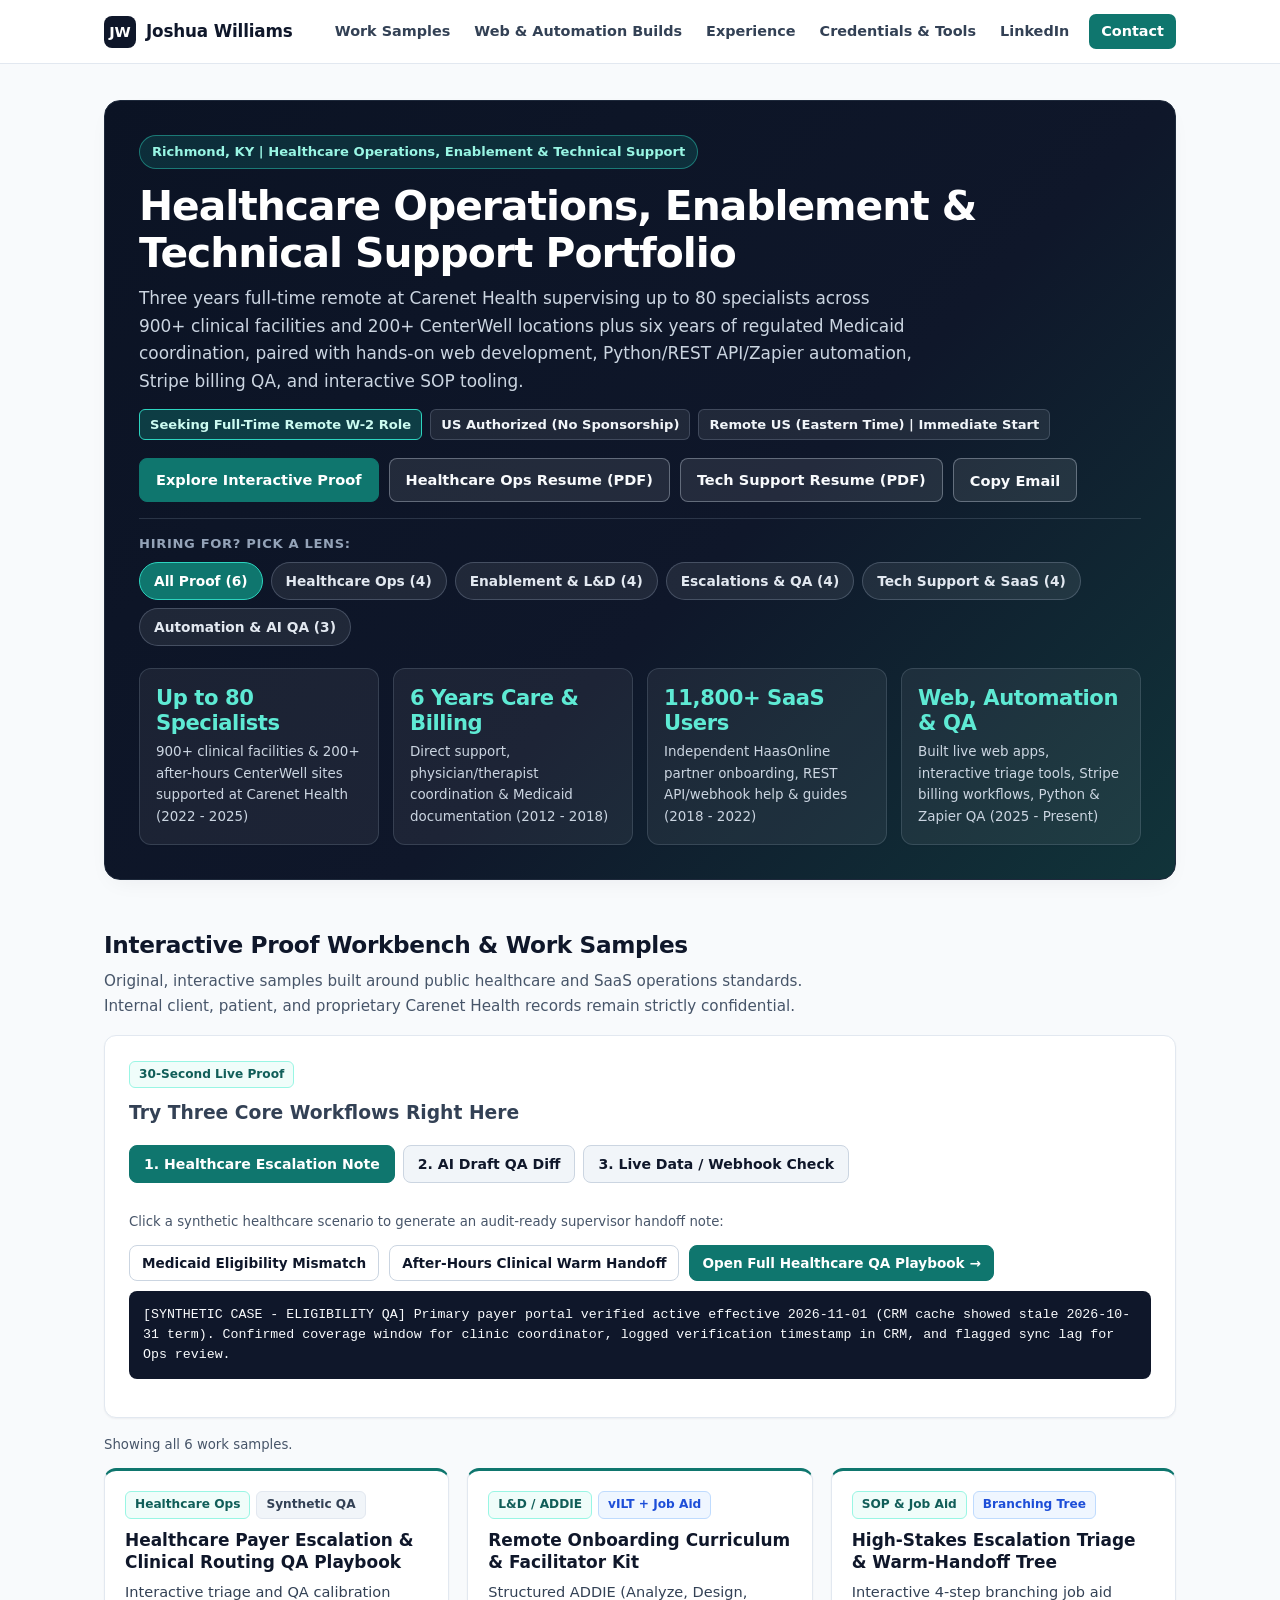
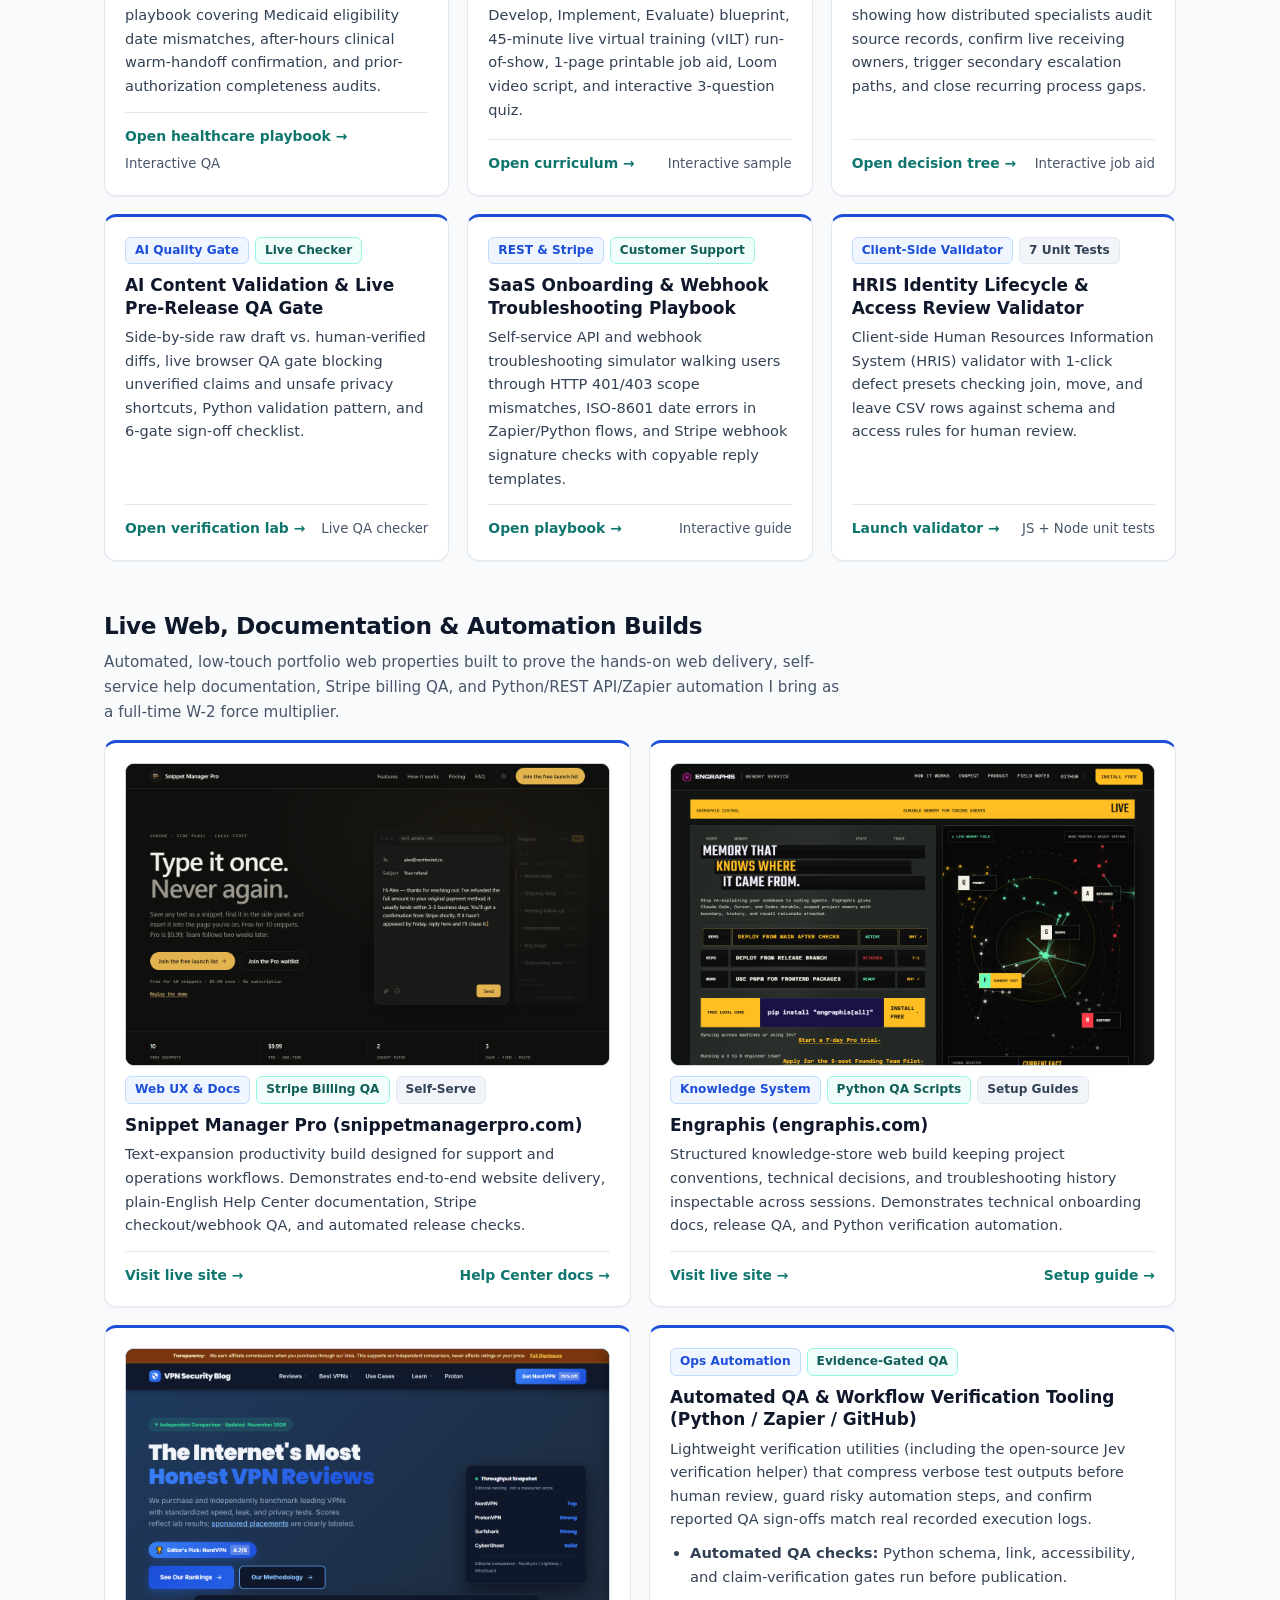
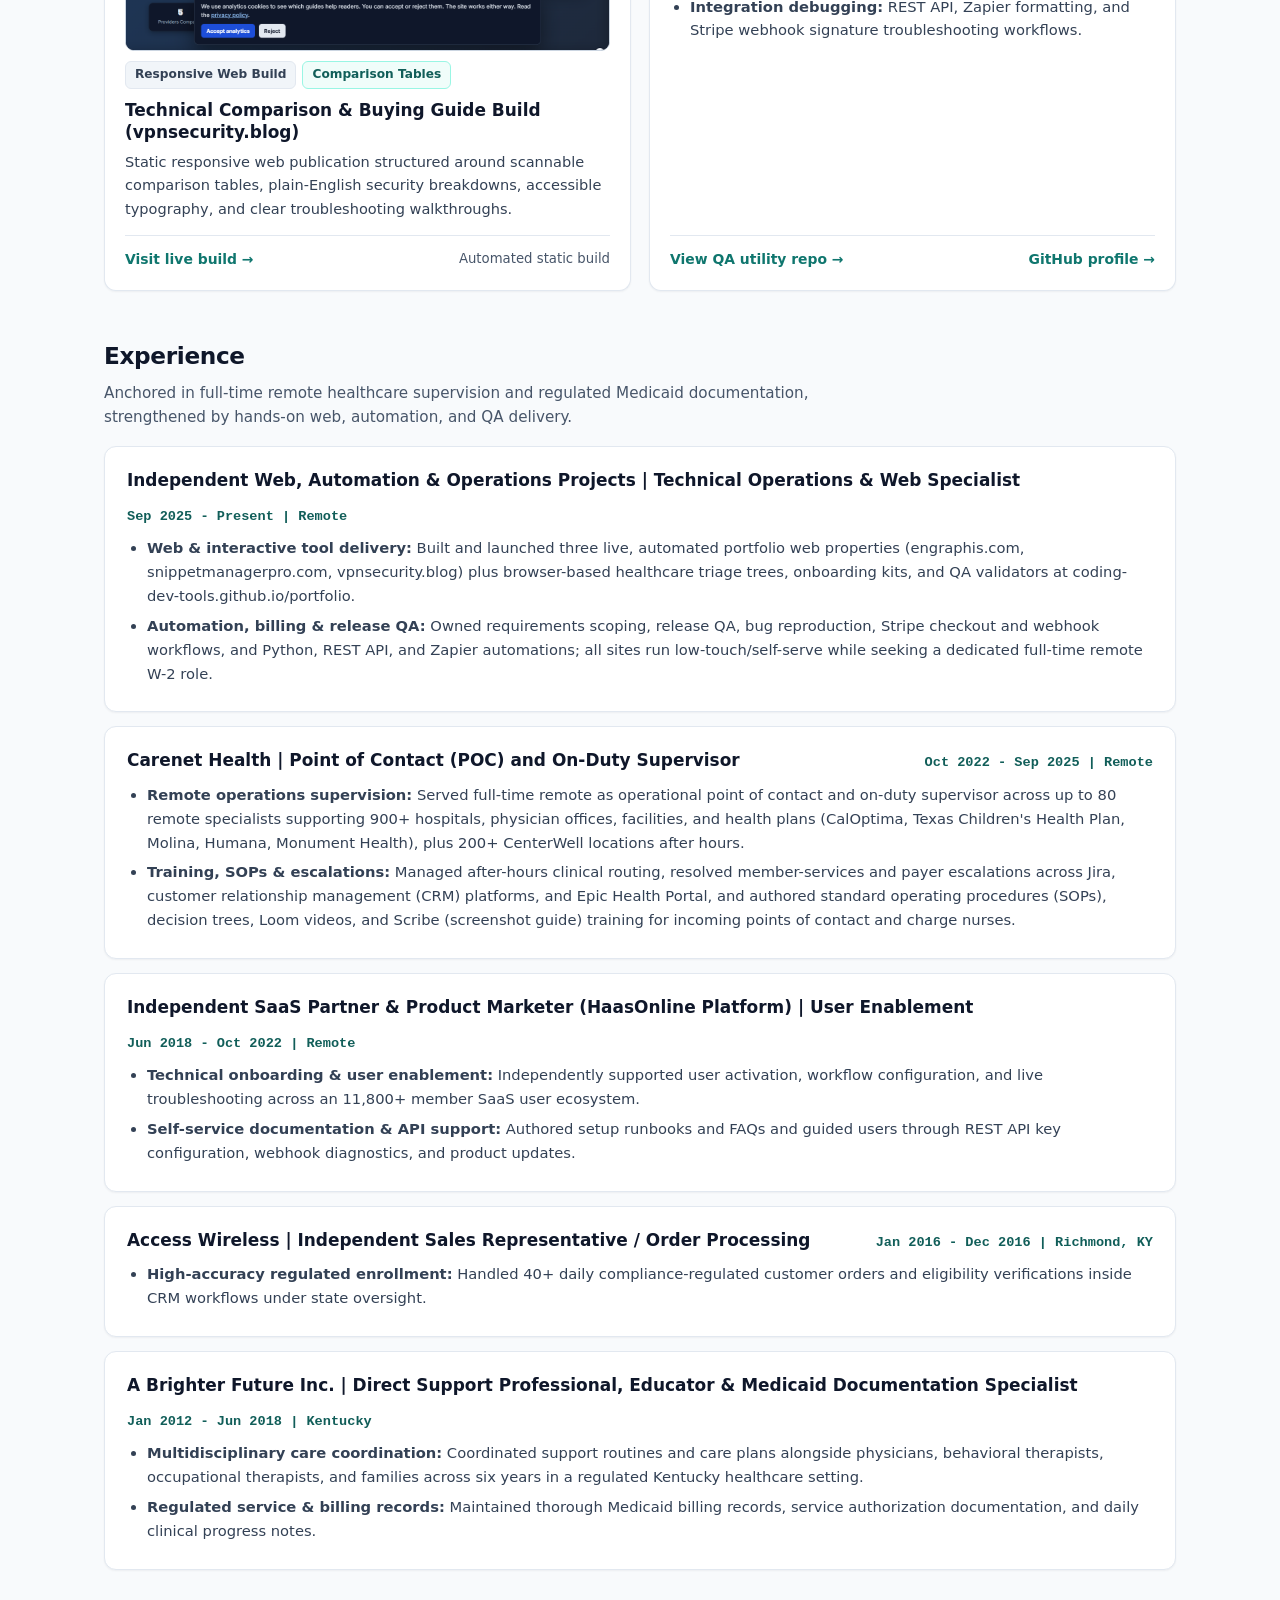
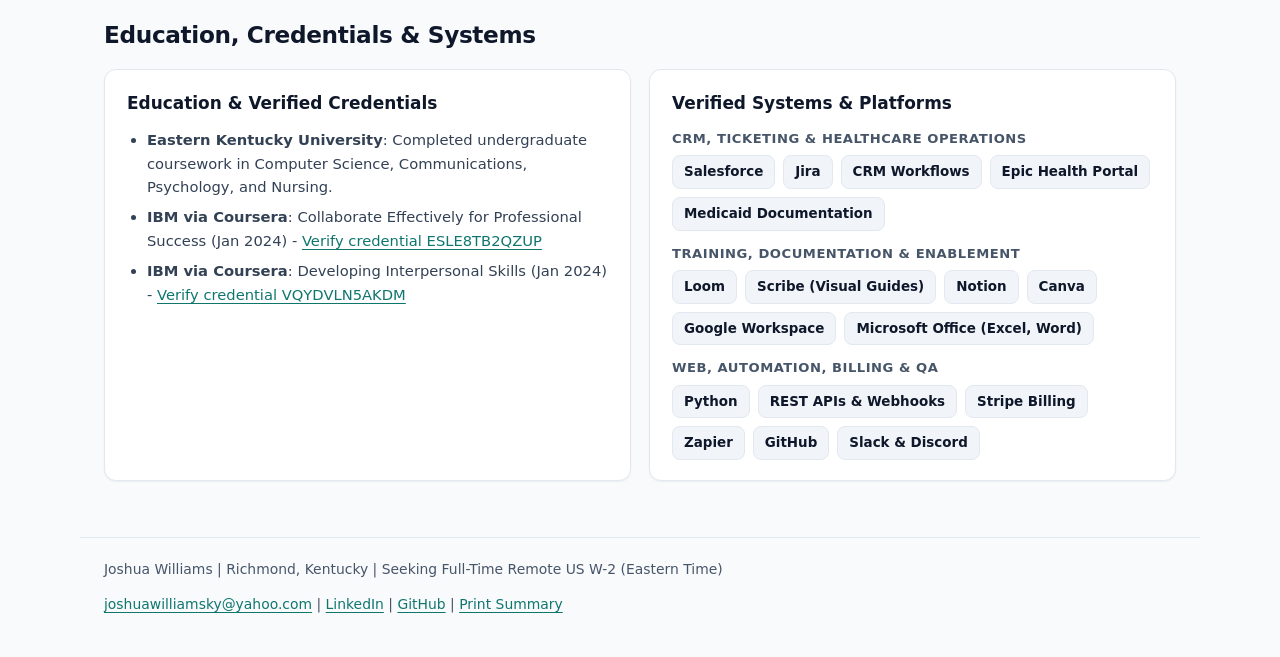
==== commit 2b972541: "feat: overhaul portfolio for healthcare ops, enablement, and web/QA conversion Re-anchors hero and e" ====
--- a/index.html
+++ b/index.html
@@ -3,23 +3,30 @@
 <head>
   <meta charset="utf-8">
   <meta name="viewport" content="width=device-width, initial-scale=1">
-  <title>Joshua Williams | Operations, Enablement &amp; AI Workflow Portfolio</title>
-  <meta name="description" content="Public portfolio of Joshua Williams: interactive learning design (ADDIE and live virtual training), escalation decision trees, AI verification checklists, SaaS troubleshooting guides, and live production web platforms.">
+  <title>Joshua Williams | Healthcare Operations, Enablement &amp; Technical Support Portfolio</title>
+  <meta name="description" content="Public portfolio of Joshua Williams: remote healthcare operations supervision (Carenet Health, 900+ clinical facilities), Medicaid coordination, interactive SOP and QA work samples, and live web, Stripe, Python, and Zapier builds.">
   <link rel="canonical" href="https://coding-dev-tools.github.io/portfolio/">
   <link rel="icon" type="image/svg+xml" href="./favicon.svg">
   <meta property="og:type" content="website">
   <meta property="og:site_name" content="Joshua Williams Portfolio">
-  <meta property="og:title" content="Joshua Williams | Operations, Enablement &amp; AI Workflow Portfolio">
-  <meta property="og:description" content="Interactive work samples in remote training design, high-stakes escalation workflows, AI output verification, and SaaS user enablement.">
+  <meta property="og:title" content="Joshua Williams | Healthcare Operations, Enablement &amp; Technical Support Portfolio">
+  <meta property="og:description" content="Interactive healthcare escalation QA playbooks, remote onboarding curricula, AI output checks, and live web and automation builds backing 3 years of remote clinical supervision.">
   <meta property="og:url" content="https://coding-dev-tools.github.io/portfolio/">
-  <meta name="twitter:card" content="summary">
-  <meta name="twitter:title" content="Joshua Williams | Operations, Enablement &amp; AI Workflow Portfolio">
-  <meta name="twitter:description" content="Interactive learning design, SOP decision trees, AI output checks, and live web platforms by Joshua Williams.">
+  <meta property="og:image" content="https://coding-dev-tools.github.io/portfolio/assets/og-card.png">
+  <meta property="og:image:width" content="1200">
+  <meta property="og:image:height" content="630">
+  <meta property="og:image:alt" content="Joshua Williams Healthcare Operations, Enablement and Technical Support Portfolio">
+  <meta name="twitter:card" content="summary_large_image">
+  <meta name="twitter:title" content="Joshua Williams | Healthcare Operations, Enablement &amp; Technical Support Portfolio">
+  <meta name="twitter:description" content="Remote healthcare operations supervision, interactive SOP and QA tools, and live web/automation builds by Joshua Williams.">
+  <meta name="twitter:image" content="https://coding-dev-tools.github.io/portfolio/assets/og-card.png">
   <script type="application/ld+json">
   {
     "@context": "https://schema.org",
     "@type": "Person",
     "name": "Joshua Williams",
+    "jobTitle": "Healthcare Operations, Enablement & Technical Support Specialist",
+    "description": "Remote healthcare operations leader, enablement specialist, and technical support builder with three years supporting up to 80 remote specialists across 900+ clinical facilities, six years of Medicaid coordination, and hands-on web, Python, REST API, Zapier, and Stripe billing QA delivery.",
     "url": "https://coding-dev-tools.github.io/portfolio/",
     "email": "mailto:joshuawilliamsky@yahoo.com",
     "address": {
@@ -28,6 +35,15 @@
       "addressRegion": "KY",
       "addressCountry": "US"
     },
+    "knowsAbout": [
+      "Healthcare Operations Supervision",
+      "Payer and Member Escalation Management",
+      "Medicaid Documentation and Care Coordination",
+      "Instructional Design (ADDIE and vILT)",
+      "Knowledge Base and SOP Authoring",
+      "Web Delivery, Stripe Billing Workflows and Release QA",
+      "Python, REST APIs, Webhooks and Zapier Automation"
+    ],
     "sameAs": [
       "https://www.linkedin.com/in/josh-williams-094338120",
       "https://github.com/Coding-Dev-Tools",
@@ -41,6 +57,12 @@
 <body>
   <a class="skip-link" href="#main-content">Skip to main content</a>
 
+  <div class="print-contact-header" aria-hidden="true">
+    <strong>Joshua Williams</strong> | Healthcare Operations, Enablement &amp; Technical Support Specialist |
+    Richmond, KY (Remote US, Eastern Time) | joshuawilliamsky@yahoo.com |
+    linkedin.com/in/josh-williams-094338120 | coding-dev-tools.github.io/portfolio
+  </div>
+
   <header class="topbar">
     <div class="topbar-inner">
       <a class="brand" href="./index.html">
@@ -49,39 +71,50 @@
       </a>
       <nav class="nav-links" aria-label="Primary navigation">
         <a href="#work-samples">Work Samples</a>
-        <a href="#platforms">Live Platforms</a>
+        <a href="#platforms">Web &amp; Automation Builds</a>
         <a href="#experience">Experience</a>
         <a href="#credentials">Credentials &amp; Tools</a>
+        <a href="https://www.linkedin.com/in/josh-williams-094338120" target="_blank" rel="noopener">LinkedIn</a>
+        <a class="nav-cta" href="mailto:joshuawilliamsky@yahoo.com">Contact</a>
       </nav>
     </div>
   </header>
 
   <main class="container" id="main-content" tabindex="-1">
-    <section class="hero" aria-labelledby="hero-title">
-      <span class="eyebrow">Richmond, KY | Operations Supervision, SaaS Enablement &amp; Learning Design</span>
-      <h1 id="hero-title">Operations, Enablement &amp; AI Workflow Portfolio</h1>
+    <section class="hero hero-dark" aria-labelledby="hero-title">
+      <span class="eyebrow">Richmond, KY | Healthcare Operations, Enablement &amp; Technical Support</span>
+      <h1 id="hero-title">Healthcare Operations, Enablement &amp; Technical Support Portfolio</h1>
       <p class="hero-subtitle">
-        Practical work samples in onboarding curriculum design, high-stakes escalation playbooks, AI output verification, and SaaS troubleshooting, alongside the three live web platforms I operate.
+        Three years full-time remote at Carenet Health supervising up to 80 specialists across 900+ clinical facilities and 200+ CenterWell locations plus six years of regulated Medicaid coordination, paired with hands-on web development, Python/REST API/Zapier automation, Stripe billing QA, and interactive SOP tooling.
       </p>
 
-      <div class="availability-bar" aria-label="Work authorization and availability">
-        <span class="avail-pill">US Citizen</span>
-        <span class="avail-pill">Authorized to work (no sponsorship)</span>
-        <span class="avail-pill">Remote US (Eastern Time) / On-site in KY</span>
-        <span class="avail-pill">Available immediately</span>
+      <div class="availability-bar" aria-label="Work authorization and W-2 availability">
+        <span class="avail-pill avail-pill-accent">Seeking Full-Time Remote W-2 Role</span>
+        <span class="avail-pill">US Authorized (No Sponsorship)</span>
+        <span class="avail-pill">Remote US (Eastern Time) | Immediate Start</span>
       </div>
 
       <div class="hero-actions">
-        <a class="btn" href="#work-samples">Explore Interactive Work Samples</a>
-        <a class="btn btn-secondary" href="mailto:joshuawilliamsky@yahoo.com">Email Me</a>
-        <button class="btn btn-secondary" type="button" id="copy-email-btn" data-copy-email="joshuawilliamsky@yahoo.com">Copy Email Address</button>
-        <button class="btn btn-secondary" type="button" id="print-summary-btn">Print / Save PDF Summary</button>
-        <a class="btn btn-secondary" href="https://www.linkedin.com/in/josh-williams-094338120" target="_blank" rel="noopener">LinkedIn</a>
-        <a class="btn btn-secondary" href="https://github.com/Coding-Dev-Tools" target="_blank" rel="noopener">GitHub</a>
-      </div>
-      <p id="action-status" class="meta-note mt-sm" aria-live="polite"></p>
-
-      <div id="focus-callout" class="callout callout-teal" hidden aria-live="polite"></div>
+        <a class="btn" href="#work-samples">Explore Interactive Proof</a>
+        <a class="btn btn-hero-ghost" href="./assets/resume/Joshua_Williams_Healthcare_Ops_Resume.pdf" target="_blank" rel="noopener">Healthcare Ops Resume (PDF)</a>
+        <a class="btn btn-hero-ghost" href="./assets/resume/Joshua_Williams_Technical_Support_Ops_Resume.pdf" target="_blank" rel="noopener">Tech Support Resume (PDF)</a>
+        <button class="btn btn-hero-ghost" type="button" id="copy-email-btn" data-copy-email="joshuawilliamsky@yahoo.com">Copy Email</button>
+      </div>
+      <p id="action-status" class="meta-note hero-note mt-sm" aria-live="polite"></p>
+
+      <div class="lens-bar mt-md" aria-label="Tailor portfolio view by hiring focus">
+        <span class="lens-label">Hiring for? Pick a lens:</span>
+        <div class="filter-bar mb-0" role="group" aria-label="Filter work samples by role focus">
+          <button class="filter-pill" type="button" data-filter="all" aria-pressed="true">All Proof (6)</button>
+          <button class="filter-pill" type="button" data-filter="healthcare" aria-pressed="false">Healthcare Ops (4)</button>
+          <button class="filter-pill" type="button" data-filter="lnd" aria-pressed="false">Enablement &amp; L&amp;D (4)</button>
+          <button class="filter-pill" type="button" data-filter="ops" aria-pressed="false">Escalations &amp; QA (4)</button>
+          <button class="filter-pill" type="button" data-filter="cs" aria-pressed="false">Tech Support &amp; SaaS (4)</button>
+          <button class="filter-pill" type="button" data-filter="data" aria-pressed="false">Automation &amp; AI QA (3)</button>
+        </div>
+      </div>
+
+      <div id="focus-callout" class="callout callout-hero" hidden aria-live="polite"></div>
 
       <div class="scope-grid" aria-label="Career scope overview">
         <div class="scope-card">
@@ -89,16 +122,16 @@
           <div class="scope-label">900+ clinical facilities &amp; 200+ after-hours CenterWell sites supported at Carenet Health (2022 - 2025)</div>
         </div>
         <div class="scope-card">
-          <div class="scope-value">11,800+ Members</div>
-          <div class="scope-label">Independent HaasOnline SaaS partner onboarding, API/webhook help &amp; guides (2018 - 2022)</div>
-        </div>
-        <div class="scope-card">
           <div class="scope-value">6 Years Care &amp; Billing</div>
           <div class="scope-label">Direct support, physician/therapist coordination &amp; Medicaid documentation (2012 - 2018)</div>
         </div>
         <div class="scope-card">
-          <div class="scope-value">3 Live Websites</div>
-          <div class="scope-label">Operating engraphis.com, snippetmanagerpro.com &amp; vpnsecurity.blog (65 org GitHub repos)</div>
+          <div class="scope-value">11,800+ SaaS Users</div>
+          <div class="scope-label">Independent HaasOnline partner onboarding, REST API/webhook help &amp; guides (2018 - 2022)</div>
+        </div>
+        <div class="scope-card">
+          <div class="scope-value">Web, Automation &amp; QA</div>
+          <div class="scope-label">Built live web apps, interactive triage tools, Stripe billing workflows, Python &amp; Zapier QA (2025 - Present)</div>
         </div>
       </div>
     </section>
@@ -106,24 +139,85 @@
     <section class="section" id="work-samples" aria-labelledby="samples-heading">
       <div class="section-header">
         <div>
-          <h2 id="samples-heading">Interactive Work Samples &amp; Job Aids</h2>
+          <h2 id="samples-heading">Interactive Proof Workbench &amp; Work Samples</h2>
           <p class="section-lead">
-            Original, interactive samples built around public documentation and standard operational workflows. Internal client, patient, and proprietary Carenet Health materials remain strictly confidential.
+            Original, interactive samples built around public healthcare and SaaS operations standards. Internal client, patient, and proprietary Carenet Health records remain strictly confidential.
           </p>
         </div>
       </div>
 
-      <div class="filter-bar" role="group" aria-label="Filter work samples by role focus">
-        <button class="filter-pill" type="button" data-filter="all" aria-pressed="true">All Work (6)</button>
-        <button class="filter-pill" type="button" data-filter="lnd" aria-pressed="false">Learning &amp; Enablement (5)</button>
-        <button class="filter-pill" type="button" data-filter="ops" aria-pressed="false">Operations &amp; Escalations (4)</button>
-        <button class="filter-pill" type="button" data-filter="cs" aria-pressed="false">Customer Success &amp; Onboarding (4)</button>
-        <button class="filter-pill" type="button" data-filter="data" aria-pressed="false">AI Workflows &amp; QA (4)</button>
-      </div>
-      <p id="filter-status" class="meta-note" aria-live="polite">Showing 6 work samples.</p>
+      <div class="panel workbench-panel mt-0" id="live-workbench" aria-labelledby="workbench-heading">
+        <div class="section-header mb-sm">
+          <div>
+            <span class="tag">30-Second Live Proof</span>
+            <h3 id="workbench-heading" class="mt-sm mb-0">Try Three Core Workflows Right Here</h3>
+          </div>
+          <div class="tab-strip mt-0 mb-0" role="tablist" data-home-tablist aria-label="Inline interactive proof demos">
+            <button id="wb-tab-hc" class="tab-btn" type="button" role="tab" aria-selected="true" aria-controls="wb-panel-hc" tabindex="0">1. Healthcare Escalation Note</button>
+            <button id="wb-tab-ai" class="tab-btn" type="button" role="tab" aria-selected="false" aria-controls="wb-panel-ai" tabindex="-1">2. AI Draft QA Diff</button>
+            <button id="wb-tab-tech" class="tab-btn" type="button" role="tab" aria-selected="false" aria-controls="wb-panel-tech" tabindex="-1">3. Live Data / Webhook Check</button>
+          </div>
+        </div>
+
+        <div id="wb-panel-hc" role="tabpanel" aria-labelledby="wb-tab-hc" tabindex="0">
+          <p class="meta-note mt-0">Click a synthetic healthcare scenario to generate an audit-ready supervisor handoff note:</p>
+          <div class="hero-actions mt-sm">
+            <button class="btn btn-secondary btn-sm" type="button" data-wb-hc="elig">Medicaid Eligibility Mismatch</button>
+            <button class="btn btn-secondary btn-sm" type="button" data-wb-hc="afterhours">After-Hours Clinical Warm Handoff</button>
+            <a class="btn btn-sm" href="./samples/healthcare-escalation-qa.html">Open Full Healthcare QA Playbook &rarr;</a>
+          </div>
+          <pre id="wb-hc-output" class="mt-sm" aria-live="polite">[SYNTHETIC CASE - ELIGIBILITY QA] Primary payer portal verified active effective 2026-11-01 (CRM cache showed stale 2026-10-31 term). Confirmed coverage window for clinic coordinator, logged verification timestamp in CRM, and flagged sync lag for Ops review.</pre>
+        </div>
+
+        <div id="wb-panel-ai" role="tabpanel" aria-labelledby="wb-tab-ai" tabindex="0" hidden>
+          <p class="meta-note mt-0">Compare an unverified AI draft against the human-audited release standard:</p>
+          <div class="diff-grid mt-sm">
+            <div class="diff-box bad">
+              <strong class="text-danger">Rejected Raw AI Draft</strong>
+              <p class="mt-sm">"Our onboarding SOP cuts ramp time by 42% and guarantees 100% error-free intake. Tell clinics to email patient spreadsheets if the portal lags."</p>
+            </div>
+            <div class="diff-box good">
+              <strong class="text-ok">Approved Audit-Ready Release</strong>
+              <p class="mt-sm">"Follow the 1-page visual intake guide. If portal sync fails, capture a redacted timestamped screenshot, route via the encrypted queue, and notify your on-duty lead."</p>
+            </div>
+          </div>
+          <div class="hero-actions mt-sm">
+            <a class="btn btn-sm" href="./samples/ai-verification-rubric.html">Test Live QA Gate &amp; 6-Point Rubric &rarr;</a>
+          </div>
+        </div>
+
+        <div id="wb-panel-tech" role="tabpanel" aria-labelledby="wb-tab-tech" tabindex="0" hidden>
+          <p class="meta-note mt-0">Run a client-side schema and Stripe webhook diagnostic check:</p>
+          <div class="hero-actions mt-sm">
+            <button class="btn btn-secondary btn-sm" type="button" id="wb-run-check">Run Validation Check</button>
+            <a class="btn btn-sm" href="./samples/webhook-troubleshooting-job-aid.html">Open Webhook Playbook &rarr;</a>
+            <a class="btn btn-secondary btn-sm" href="./demos/hris-identity/index.html">Launch HRIS CSV Validator &rarr;</a>
+          </div>
+          <pre id="wb-tech-output" class="mt-sm" aria-live="polite">Click "Run Validation Check" to inspect caught ISO-8601 date and Stripe HMAC-SHA256 defects.</pre>
+        </div>
+      </div>
+
+      <p id="filter-status" class="meta-note mt-md" aria-live="polite">Showing all 6 work samples.</p>
 
       <div class="card-grid mt-sm" id="samples-grid">
-        <article class="card" data-categories="lnd cs">
+        <article class="card card-hc" data-categories="healthcare ops lnd">
+          <div>
+            <div class="tag-row">
+              <span class="tag">Healthcare Ops</span>
+              <span class="tag tag-muted">Synthetic QA</span>
+            </div>
+            <h3>Healthcare Payer Escalation &amp; Clinical Routing QA Playbook</h3>
+            <p>
+              Interactive triage and QA calibration playbook covering Medicaid eligibility date mismatches, after-hours clinical warm-handoff confirmation, and prior-authorization completeness audits.
+            </p>
+          </div>
+          <div class="card-footer">
+            <a href="./samples/healthcare-escalation-qa.html">Open healthcare playbook &rarr;</a>
+            <span class="meta-note">Interactive QA</span>
+          </div>
+        </article>
+
+        <article class="card card-hc" data-categories="healthcare lnd cs">
           <div>
             <div class="tag-row">
               <span class="tag">L&amp;D / ADDIE</span>
@@ -140,7 +234,7 @@
           </div>
         </article>
 
-        <article class="card" data-categories="ops lnd data">
+        <article class="card card-hc" data-categories="healthcare ops lnd cs">
           <div>
             <div class="tag-row">
               <span class="tag">SOP &amp; Job Aid</span>
@@ -148,7 +242,7 @@
             </div>
             <h3>High-Stakes Escalation Triage &amp; Warm-Handoff Tree</h3>
             <p>
-              Interactive 4-step branching job aid showing how specialists audit source records, confirm live receiving owners, trigger secondary escalation paths, and close recurring process gaps.
+              Interactive 4-step branching job aid showing how distributed specialists audit source records, confirm live receiving owners, trigger secondary escalation paths, and close recurring process gaps.
             </p>
           </div>
           <div class="card-footer">
@@ -157,32 +251,32 @@
           </div>
         </article>
 
-        <article class="card" data-categories="lnd data ops">
-          <div>
-            <div class="tag-row">
-              <span class="tag">AI Quality Review</span>
-              <span class="tag tag-blue">Evidence Gates</span>
-            </div>
-            <h3>AI Content Validation &amp; Evidence-Gating Rubric</h3>
-            <p>
-              Side-by-side raw draft vs. human-verified output diffs, interactive 6-gate release checklist, and Python verification pattern catching invented numbers and unsafe shortcuts before release.
+        <article class="card card-tech" data-categories="healthcare ops lnd data">
+          <div>
+            <div class="tag-row">
+              <span class="tag tag-blue">AI Quality Gate</span>
+              <span class="tag">Live Checker</span>
+            </div>
+            <h3>AI Content Validation &amp; Live Pre-Release QA Gate</h3>
+            <p>
+              Side-by-side raw draft vs. human-verified diffs, live browser QA gate blocking unverified claims and unsafe privacy shortcuts, Python validation pattern, and 6-gate sign-off checklist.
             </p>
           </div>
           <div class="card-footer">
             <a href="./samples/ai-verification-rubric.html">Open verification lab &rarr;</a>
-            <span class="meta-note">Interactive rubric</span>
-          </div>
-        </article>
-
-        <article class="card" data-categories="cs ops lnd">
-          <div>
-            <div class="tag-row">
-              <span class="tag">Customer Enablement</span>
-              <span class="tag tag-blue">REST &amp; Webhooks</span>
-            </div>
-            <h3>SaaS Onboarding &amp; Webhook Troubleshooting Guide</h3>
-            <p>
-              Self-service API and webhook troubleshooting simulator walking users through HTTP 401/403 scope mismatches, ISO date schema validation errors, and Stripe webhook signature checks.
+            <span class="meta-note">Live QA checker</span>
+          </div>
+        </article>
+
+        <article class="card card-tech" data-categories="cs data">
+          <div>
+            <div class="tag-row">
+              <span class="tag tag-blue">REST &amp; Stripe</span>
+              <span class="tag">Customer Support</span>
+            </div>
+            <h3>SaaS Onboarding &amp; Webhook Troubleshooting Playbook</h3>
+            <p>
+              Self-service API and webhook troubleshooting simulator walking users through HTTP 401/403 scope mismatches, ISO-8601 date errors in Zapier/Python flows, and Stripe webhook signature checks with copyable reply templates.
             </p>
           </div>
           <div class="card-footer">
@@ -191,37 +285,20 @@
           </div>
         </article>
 
-        <article class="card" data-categories="ops data cs">
-          <div>
-            <div class="tag-row">
-              <span class="tag">Operations QA</span>
-              <span class="tag tag-muted">Offline Exercise</span>
-            </div>
-            <h3>HRIS Identity Lifecycle &amp; Access Review Simulator</h3>
-            <p>
-              Client-side Human Resources Information System (HRIS) validator checking synthetic join, move, and leave CSV rows against business rules and outputting human-review recommendations.
-            </p>
-          </div>
-          <div class="card-footer">
-            <a href="./demos/hris-identity/index.html">Launch simulator &rarr;</a>
-            <span class="meta-note">Client-side JS + tests</span>
-          </div>
-        </article>
-
-        <article class="card" data-categories="cs lnd data">
-          <div>
-            <div class="tag-row">
-              <span class="tag">Live Documentation</span>
-              <span class="tag tag-blue">Published Portals</span>
-            </div>
-            <h3>Public Product Documentation &amp; User Guides</h3>
-            <p>
-              Live user documentation and onboarding guides written and maintained for Snippet Manager Pro and Engraphis Model Context Protocol (MCP) setup workflows.
-            </p>
-          </div>
-          <div class="card-footer">
-            <a href="https://snippetmanagerpro.com/documentation.html" target="_blank" rel="noopener">Snippet Docs &rarr;</a>
-            <a href="https://engraphis.com/mcp-memory-server" target="_blank" rel="noopener">Engraphis MCP Docs &rarr;</a>
+        <article class="card card-tech" data-categories="ops cs data">
+          <div>
+            <div class="tag-row">
+              <span class="tag tag-blue">Client-Side Validator</span>
+              <span class="tag tag-muted">7 Unit Tests</span>
+            </div>
+            <h3>HRIS Identity Lifecycle &amp; Access Review Validator</h3>
+            <p>
+              Client-side Human Resources Information System (HRIS) validator with 1-click defect presets checking join, move, and leave CSV rows against schema and access rules for human review.
+            </p>
+          </div>
+          <div class="card-footer">
+            <a href="./demos/hris-identity/index.html">Launch validator &rarr;</a>
+            <span class="meta-note">JS + Node unit tests</span>
           </div>
         </article>
       </div>
@@ -230,79 +307,94 @@
     <section class="section" id="platforms" aria-labelledby="platforms-heading">
       <div class="section-header">
         <div>
-          <h2 id="platforms-heading">Live Production Web Platforms &amp; Tooling</h2>
+          <h2 id="platforms-heading">Live Web, Documentation &amp; Automation Builds</h2>
           <p class="section-lead">
-            Public web properties built and operated end to end: product requirements, onboarding flows, user help docs, Stripe billing workflows, release QA, and supporting Python automation.
+            Automated, low-touch portfolio web properties built to prove the hands-on web delivery, self-service help documentation, Stripe billing QA, and Python/REST API/Zapier automation I bring as a full-time W-2 force multiplier.
           </p>
         </div>
       </div>
 
       <div class="card-grid card-grid-2">
-        <article class="card">
-          <div>
-            <div class="tag-row">
-              <span class="tag">Live Platform</span>
-              <span class="tag tag-muted">Structured Knowledge &amp; QA</span>
+        <article class="card card-tech">
+          <div>
+            <div class="preview-frame">
+              <img src="./assets/previews/snippetmanagerpro-preview.png" alt="Screenshot of Snippet Manager Pro web interface" width="1280" height="800">
+            </div>
+            <div class="tag-row mt-sm">
+              <span class="tag tag-blue">Web UX &amp; Docs</span>
+              <span class="tag">Stripe Billing QA</span>
+              <span class="tag tag-muted">Self-Serve</span>
+            </div>
+            <h3>Snippet Manager Pro (snippetmanagerpro.com)</h3>
+            <p>
+              Text-expansion productivity build designed for support and operations workflows. Demonstrates end-to-end website delivery, plain-English Help Center documentation, Stripe checkout/webhook QA, and automated release checks.
+            </p>
+          </div>
+          <div class="card-footer">
+            <a href="https://snippetmanagerpro.com" target="_blank" rel="noopener">Visit live site &rarr;</a>
+            <a href="https://snippetmanagerpro.com/documentation.html" target="_blank" rel="noopener">Help Center docs &rarr;</a>
+          </div>
+        </article>
+
+        <article class="card card-tech">
+          <div>
+            <div class="preview-frame">
+              <img src="./assets/previews/engraphis-preview.png" alt="Screenshot of Engraphis web platform interface" width="1280" height="800">
+            </div>
+            <div class="tag-row mt-sm">
+              <span class="tag tag-blue">Knowledge System</span>
+              <span class="tag">Python QA Scripts</span>
+              <span class="tag tag-muted">Setup Guides</span>
             </div>
             <h3>Engraphis (engraphis.com)</h3>
             <p>
-              Local-first knowledge store that keeps coding tools and AI workflows aligned across sessions by saving project rules, architectural decisions, and past fixes cleanly. I manage the website, onboarding setup docs, release QA, and Python workflow scripts.
-            </p>
-          </div>
-          <div class="card-footer">
-            <a href="https://engraphis.com" target="_blank" rel="noopener">Visit engraphis.com &rarr;</a>
-            <a href="https://github.com/Coding-Dev-Tools/engraphis" target="_blank" rel="noopener">Source repository</a>
-          </div>
-        </article>
-
-        <article class="card">
-          <div>
-            <div class="tag-row">
-              <span class="tag">Live Platform</span>
-              <span class="tag tag-muted">Stripe Checkout &amp; Help Docs</span>
-            </div>
-            <h3>Snippet Manager Pro (snippetmanagerpro.com)</h3>
-            <p>
-              Browser and desktop text-expansion productivity product where I own onboarding guides, self-service user documentation, Stripe checkout and subscription billing workflows, release QA, and user technical support.
-            </p>
-          </div>
-          <div class="card-footer">
-            <a href="https://snippetmanagerpro.com" target="_blank" rel="noopener">Visit snippetmanagerpro.com &rarr;</a>
-            <a href="https://snippetmanagerpro.com/documentation.html" target="_blank" rel="noopener">User docs</a>
-          </div>
-        </article>
-
-        <article class="card">
-          <div>
-            <div class="tag-row">
-              <span class="tag">Live Web Property</span>
-              <span class="tag tag-muted">Comparison Guides</span>
-            </div>
-            <h3>VPN Security Blog (vpnsecurity.blog)</h3>
-            <p>
-              Consumer privacy comparison and review publication structured around plain-English buying tables, security feature breakdowns, responsive UX, and clear troubleshooting walkthroughs.
-            </p>
-          </div>
-          <div class="card-footer">
-            <a href="https://vpnsecurity.blog" target="_blank" rel="noopener">Visit vpnsecurity.blog &rarr;</a>
-            <a href="https://github.com/Coding-Dev-Tools/awesome-vpn-privacy-2027" target="_blank" rel="noopener">Companion directory</a>
-          </div>
-        </article>
-
-        <article class="card">
-          <div>
-            <div class="tag-row">
-              <span class="tag">Open-Source Utility</span>
-              <span class="tag tag-blue">Command &amp; Output Safety</span>
-            </div>
-            <h3>Jev Verification Utility (GitHub)</h3>
-            <p>
-              Command-safety and output-filtering helper built to guard risky shell actions, compress noisy test logs before review, and confirm reported task completions match real recorded command evidence.
-            </p>
-          </div>
-          <div class="card-footer">
-            <a href="https://github.com/Coding-Dev-Tools/jev-decision" target="_blank" rel="noopener">View jev-decision repo &rarr;</a>
-            <a href="https://github.com/Coding-Dev-Tools" target="_blank" rel="noopener">All 65 org repos</a>
+              Structured knowledge-store web build keeping project conventions, technical decisions, and troubleshooting history inspectable across sessions. Demonstrates technical onboarding docs, release QA, and Python verification automation.
+            </p>
+          </div>
+          <div class="card-footer">
+            <a href="https://engraphis.com" target="_blank" rel="noopener">Visit live site &rarr;</a>
+            <a href="https://engraphis.com/mcp-memory-server" target="_blank" rel="noopener">Setup guide &rarr;</a>
+          </div>
+        </article>
+
+        <article class="card card-tech">
+          <div>
+            <div class="preview-frame">
+              <img src="./assets/previews/vpnsecurity-preview.png" alt="Screenshot of VPN Security Blog responsive web layout" width="1280" height="800">
+            </div>
+            <div class="tag-row mt-sm">
+              <span class="tag tag-muted">Responsive Web Build</span>
+              <span class="tag">Comparison Tables</span>
+            </div>
+            <h3>Technical Comparison &amp; Buying Guide Build (vpnsecurity.blog)</h3>
+            <p>
+              Static responsive web publication structured around scannable comparison tables, plain-English security breakdowns, accessible typography, and clear troubleshooting walkthroughs.
+            </p>
+          </div>
+          <div class="card-footer">
+            <a href="https://vpnsecurity.blog" target="_blank" rel="noopener">Visit live build &rarr;</a>
+            <span class="meta-note">Automated static build</span>
+          </div>
+        </article>
+
+        <article class="card card-tech">
+          <div>
+            <div class="tag-row">
+              <span class="tag tag-blue">Ops Automation</span>
+              <span class="tag">Evidence-Gated QA</span>
+            </div>
+            <h3>Automated QA &amp; Workflow Verification Tooling (Python / Zapier / GitHub)</h3>
+            <p>
+              Lightweight verification utilities (including the open-source Jev verification helper) that compress verbose test outputs before human review, guard risky automation steps, and confirm reported QA sign-offs match real recorded execution logs.
+            </p>
+            <ul class="role-list mt-sm">
+              <li><strong>Automated QA checks:</strong> Python schema, link, accessibility, and claim-verification gates run before publication.</li>
+              <li><strong>Integration debugging:</strong> REST API, Zapier formatting, and Stripe webhook signature troubleshooting workflows.</li>
+            </ul>
+          </div>
+          <div class="card-footer">
+            <a href="https://github.com/Coding-Dev-Tools/jev-decision" target="_blank" rel="noopener">View QA utility repo &rarr;</a>
+            <a href="https://github.com/Coding-Dev-Tools" target="_blank" rel="noopener">GitHub profile &rarr;</a>
           </div>
         </article>
       </div>
@@ -312,29 +404,29 @@
       <div class="section-header">
         <div>
           <h2 id="experience-heading">Experience</h2>
-          <p class="section-lead">Hands-on operational leadership, client onboarding, technical troubleshooting, and regulated healthcare documentation.</p>
+          <p class="section-lead">Anchored in full-time remote healthcare supervision and regulated Medicaid documentation, strengthened by hands-on web, automation, and QA delivery.</p>
         </div>
       </div>
 
       <div class="timeline">
         <article class="role-card">
           <div class="role-head">
-            <h3 class="role-title">Engraphis, Snippet Manager Pro &amp; VPN Security Blog | Independent Platform Builder &amp; Operator</h3>
+            <h3 class="role-title">Independent Web, Automation &amp; Operations Projects | Technical Operations &amp; Web Specialist</h3>
             <span class="role-dates">Sep 2025 - Present | Remote</span>
           </div>
           <ul class="role-list">
-            <li><strong>End-to-end platform ownership:</strong> Built, launched, and operate three live web platforms (engraphis.com, snippetmanagerpro.com, vpnsecurity.blog) alongside 65 Coding-Dev-Tools repositories, owning requirements, release QA, user onboarding docs, Stripe billing workflows, and technical support.</li>
-            <li><strong>Evaluation &amp; automation workflows:</strong> Write Python scripts and structured verification checks ensuring AI-generated drafts and automated workflows match primary evidence before release.</li>
+            <li><strong>Web &amp; interactive tool delivery:</strong> Built and launched three live, automated portfolio web properties (engraphis.com, snippetmanagerpro.com, vpnsecurity.blog) plus browser-based healthcare triage trees, onboarding kits, and QA validators at coding-dev-tools.github.io/portfolio.</li>
+            <li><strong>Automation, billing &amp; release QA:</strong> Owned requirements scoping, release QA, bug reproduction, Stripe checkout and webhook workflows, and Python, REST API, and Zapier automations; all sites run low-touch/self-serve while seeking a dedicated full-time remote W-2 role.</li>
           </ul>
         </article>
 
-        <article class="role-card">
+        <article class="role-card role-card-anchor">
           <div class="role-head">
             <h3 class="role-title">Carenet Health | Point of Contact (POC) and On-Duty Supervisor</h3>
             <span class="role-dates">Oct 2022 - Sep 2025 | Remote</span>
           </div>
           <ul class="role-list">
-            <li><strong>Remote operations supervision:</strong> Served as operational point of contact and on-duty supervisor across up to 80 remote specialists supporting 900+ hospitals, physician offices, facilities, and health plans (CalOptima, Texas Children's Health Plan, Molina, Humana, Monument Health), plus 200+ CenterWell locations after hours.</li>
+            <li><strong>Remote operations supervision:</strong> Served full-time remote as operational point of contact and on-duty supervisor across up to 80 remote specialists supporting 900+ hospitals, physician offices, facilities, and health plans (CalOptima, Texas Children's Health Plan, Molina, Humana, Monument Health), plus 200+ CenterWell locations after hours.</li>
             <li><strong>Training, SOPs &amp; escalations:</strong> Managed after-hours clinical routing, resolved member-services and payer escalations across Jira, customer relationship management (CRM) platforms, and Epic Health Portal, and authored standard operating procedures (SOPs), decision trees, Loom videos, and Scribe (screenshot guide) training for incoming points of contact and charge nurses.</li>
           </ul>
         </article>
@@ -345,8 +437,18 @@
             <span class="role-dates">Jun 2018 - Oct 2022 | Remote</span>
           </div>
           <ul class="role-list">
-            <li><strong>Independent partner enablement (non-employee):</strong> Promoted the HaasOnline SaaS platform while assisting users across an 11,800+ member community (7,000 Twitter followers and 4,800 Discord members) with onboarding, activation, and retention.</li>
-            <li><strong>Guides &amp; integration troubleshooting:</strong> Wrote user setup documentation and FAQs, and walked users through live REST API key, webhook, and workflow configuration troubleshooting.</li>
+            <li><strong>Technical onboarding &amp; user enablement:</strong> Independently supported user activation, workflow configuration, and live troubleshooting across an 11,800+ member SaaS user ecosystem.</li>
+            <li><strong>Self-service documentation &amp; API support:</strong> Authored setup runbooks and FAQs and guided users through REST API key configuration, webhook diagnostics, and product updates.</li>
+          </ul>
+        </article>
+
+        <article class="role-card">
+          <div class="role-head">
+            <h3 class="role-title">Access Wireless | Independent Sales Representative / Order Processing</h3>
+            <span class="role-dates">Jan 2016 - Dec 2016 | Richmond, KY</span>
+          </div>
+          <ul class="role-list">
+            <li><strong>High-accuracy regulated enrollment:</strong> Handled 40+ daily compliance-regulated customer orders and eligibility verifications inside CRM workflows under state oversight.</li>
           </ul>
         </article>
 
@@ -356,18 +458,8 @@
             <span class="role-dates">Jan 2012 - Jun 2018 | Kentucky</span>
           </div>
           <ul class="role-list">
-            <li><strong>Multidisciplinary care coordination:</strong> Coordinated support routines and care plans alongside physicians, behavioral therapists, occupational therapists, and families across six years in a regulated Kentucky support setting.</li>
+            <li><strong>Multidisciplinary care coordination:</strong> Coordinated support routines and care plans alongside physicians, behavioral therapists, occupational therapists, and families across six years in a regulated Kentucky healthcare setting.</li>
             <li><strong>Regulated service &amp; billing records:</strong> Maintained thorough Medicaid billing records, service authorization documentation, and daily clinical progress notes.</li>
-          </ul>
-        </article>
-
-        <article class="role-card">
-          <div class="role-head">
-            <h3 class="role-title">Access Wireless | Independent Sales Representative / Order Processing</h3>
-            <span class="role-dates">Jan 2016 - Dec 2016 | Richmond, KY</span>
-          </div>
-          <ul class="role-list">
-            <li><strong>High-accuracy regulated enrollment:</strong> Handled 40+ daily compliance-regulated customer orders and account verifications inside CRM workflows.</li>
           </ul>
         </article>
       </div>
@@ -384,7 +476,7 @@
         <div class="info-panel">
           <h3 class="role-title mt-0">Education &amp; Verified Credentials</h3>
           <ul class="role-list mt-sm">
-            <li><strong>Eastern Kentucky University</strong>: Undergraduate coursework in Computer Science, Communications, Psychology, and Nursing (coursework only, no degree claimed).</li>
+            <li><strong>Eastern Kentucky University</strong>: Completed undergraduate coursework in Computer Science, Communications, Psychology, and Nursing.</li>
             <li>
               <strong>IBM via Coursera</strong>: Collaborate Effectively for Professional Success (Jan 2024) -
               <a href="https://coursera.org/verify/ESLE8TB2QZUP" target="_blank" rel="noopener">Verify credential ESLE8TB2QZUP</a>
@@ -421,7 +513,7 @@
               </div>
             </div>
             <div>
-              <p class="tools-group-label">Automation, Billing &amp; Technical Support</p>
+              <p class="tools-group-label">Web, Automation, Billing &amp; QA</p>
               <div class="pill-list">
                 <span class="skill-chip">Python</span>
                 <span class="skill-chip">REST APIs &amp; Webhooks</span>
@@ -438,11 +530,12 @@
   </main>
 
   <footer class="footer">
-    <span>Joshua Williams | Richmond, Kentucky | US-Remote (Eastern Time)</span>
+    <span>Joshua Williams | Richmond, Kentucky | Seeking Full-Time Remote US W-2 (Eastern Time)</span>
     <span>
       <a href="mailto:joshuawilliamsky@yahoo.com">joshuawilliamsky@yahoo.com</a> |
       <a href="https://www.linkedin.com/in/josh-williams-094338120" target="_blank" rel="noopener">LinkedIn</a> |
-      <a href="https://github.com/Coding-Dev-Tools" target="_blank" rel="noopener">GitHub</a>
+      <a href="https://github.com/Coding-Dev-Tools" target="_blank" rel="noopener">GitHub</a> |
+      <button class="footer-link-btn" type="button" id="print-summary-btn">Print Summary</button>
     </span>
   </footer>
 
--- a/styles.css
+++ b/styles.css
@@ -46,7 +46,12 @@
   background: var(--bg);
   color: var(--body);
   line-height: 1.62;
+  accent-color: var(--teal);
   -webkit-font-smoothing: antialiased;
+}
+
+.print-contact-header {
+  display: none;
 }
 
 .skip-link {
@@ -95,9 +100,11 @@
 }
 
 .topbar {
-  position: relative;
+  position: sticky;
+  top: 0;
   z-index: 30;
-  background: var(--surface);
+  background: rgba(255, 255, 255, 0.96);
+  backdrop-filter: blur(8px);
   border-bottom: 1px solid var(--border);
 }
 
@@ -156,6 +163,20 @@
   text-underline-offset: 4px;
 }
 
+.nav-links a.nav-cta {
+  background: var(--teal);
+  color: #ffffff;
+  padding: 6px 12px;
+  border-radius: 7px;
+  text-decoration: none;
+}
+
+.nav-links a.nav-cta:hover {
+  background: var(--teal-hover);
+  color: #ffffff;
+  text-decoration: none;
+}
+
 .container {
   max-width: 1120px;
   margin: 0 auto;
@@ -168,6 +189,113 @@
   border-radius: 16px;
   padding: 34px;
   box-shadow: var(--shadow);
+}
+
+.hero-dark {
+  background: linear-gradient(135deg, #0b1324 0%, #0f172a 58%, #11343a 100%);
+  border-color: #1e293b;
+  color: #e2e8f0;
+}
+
+.hero.hero-dark .eyebrow {
+  background: rgba(20, 184, 166, 0.16);
+  border-color: rgba(45, 212, 191, 0.45);
+  color: #99f6e4;
+}
+
+.hero.hero-dark h1 {
+  color: #ffffff;
+}
+
+.hero.hero-dark .hero-subtitle {
+  color: #cbd5e1;
+}
+
+.hero.hero-dark .avail-pill {
+  background: rgba(255, 255, 255, 0.08);
+  border-color: rgba(148, 163, 184, 0.28);
+  color: #f1f5f9;
+}
+
+.hero.hero-dark .avail-pill-accent {
+  background: rgba(15, 118, 110, 0.42);
+  border-color: #2dd4bf;
+  color: #ccfbf1;
+}
+
+.hero.hero-dark .btn.btn-hero-ghost {
+  background: rgba(255, 255, 255, 0.09);
+  color: #f8fafc;
+  border-color: rgba(203, 213, 225, 0.38);
+}
+
+.hero.hero-dark .btn.btn-hero-ghost:hover {
+  background: rgba(255, 255, 255, 0.18);
+  border-color: #99f6e4;
+  color: #ffffff;
+}
+
+.btn.btn-sm {
+  min-height: 36px;
+  padding: 6px 12px;
+  font-size: 0.85rem;
+}
+
+.hero.hero-dark .hero-note {
+  color: #99f6e4;
+}
+
+.lens-bar {
+  display: flex;
+  flex-direction: column;
+  gap: 8px;
+  padding-top: 14px;
+  border-top: 1px solid rgba(148, 163, 184, 0.22);
+}
+
+.lens-label {
+  font-size: 0.82rem;
+  font-weight: 700;
+  text-transform: uppercase;
+  letter-spacing: 0.05em;
+  color: #94a3b8;
+}
+
+.hero.hero-dark .filter-pill {
+  background: rgba(255, 255, 255, 0.08);
+  border-color: rgba(148, 163, 184, 0.32);
+  color: #e2e8f0;
+}
+
+.hero.hero-dark .filter-pill:hover {
+  border-color: #5eead4;
+  color: #ffffff;
+}
+
+.hero.hero-dark .filter-pill[aria-pressed="true"] {
+  background: #0f766e;
+  border-color: #2dd4bf;
+  color: #ffffff;
+}
+
+.hero.hero-dark .callout-hero {
+  background: rgba(20, 184, 166, 0.14);
+  border: 1px solid rgba(45, 212, 191, 0.38);
+  border-left: 4px solid #2dd4bf;
+  color: #e2e8f0;
+}
+
+.hero.hero-dark .scope-card {
+  background: rgba(255, 255, 255, 0.06);
+  border-color: rgba(148, 163, 184, 0.22);
+}
+
+.hero.hero-dark .scope-value {
+  color: #5eead4;
+}
+
+.hero.hero-dark .scope-label {
+  color: #cbd5e1;
 }
 
 .eyebrow {
@@ -379,6 +507,66 @@
   box-shadow: var(--shadow);
 }
 
+.card-hc {
+  border-top: 3px solid var(--teal);
+}
+
+.card-tech {
+  border-top: 3px solid var(--blue);
+}
+
+.preview-frame {
+  border: 1px solid var(--border-strong);
+  border-radius: 9px;
+  overflow: hidden;
+  background: #0f172a;
+  aspect-ratio: 16 / 10;
+}
+
+.preview-frame img {
+  display: block;
+  width: 100%;
+  height: 100%;
+  object-fit: cover;
+  object-position: top center;
+}
+
+.workbench-panel {
+  border-left: 4px solid var(--teal);
+}
+
+.role-card-anchor {
+  border-left: 4px solid var(--teal);
+}
+
+.field-label {
+  display: block;
+  font-weight: 600;
+  color: var(--ink);
+}
+
+.qa-textarea {
+  min-height: 110px;
+}
+
+.footer-link-btn {
+  background: none;
+  border: none;
+  padding: 0;
+  font: inherit;
+  color: var(--teal);
+  text-decoration: underline;
+  text-underline-offset: 3px;
+  cursor: pointer;
+}
+
+.footer-link-btn:hover {
+  color: var(--teal-hover);
+}
+
+.mb-0 { margin-bottom: 0; }
+.mb-sm { margin-bottom: 10px; }
+
 .card.is-hidden {
   display: none;
 }
@@ -870,6 +1058,16 @@
 }
 
 @media (max-width: 680px) {
+  .nav-links {
+    flex-wrap: nowrap;
+    overflow-x: auto;
+    max-width: 100%;
+    padding-bottom: 4px;
+    -webkit-overflow-scrolling: touch;
+  }
+  .nav-links a {
+    white-space: nowrap;
+  }
   .hero {
     padding: 22px 16px;
   }
@@ -895,6 +1093,7 @@
     display: none;
   }
   .stack-table,
+  .stack-table caption,
   .stack-table tbody,
   .stack-table tr,
   .stack-table td {
@@ -912,7 +1111,7 @@
   .stack-table td.mono {
     white-space: normal;
   }
-  .stack-table td::before {
+  .stack-table td[data-label]::before {
     content: attr(data-label) ": ";
     font-weight: 700;
     color: var(--ink);
@@ -934,21 +1133,48 @@
 }
 
 @media print {
+  .print-contact-header {
+    display: block;
+    font-size: 0.85rem;
+    color: #0f172a;
+    padding: 0 0 10px;
+    margin-bottom: 12px;
+    border-bottom: 2px solid #0f766e;
+  }
   .topbar,
   .skip-link,
   .breadcrumb,
   .filter-bar,
+  .lens-bar,
   .hero-actions,
   .tab-strip,
+  #filter-status,
+  #live-workbench,
   #tree-reset,
   #tree-back,
   #tree-copy,
   #quiz-reset,
+  .footer-link-btn,
   .actions {
     display: none !important;
   }
   body {
     background: #ffffff;
+    color: #0f172a;
+  }
+  .hero-dark {
+    background: #ffffff !important;
+    color: #0f172a !important;
+    border: 1px solid #cbd5e1 !important;
+  }
+  .hero-dark h1,
+  .hero-dark .hero-subtitle,
+  .hero-dark .scope-value,
+  .hero-dark .scope-label,
+  .hero-dark .avail-pill,
+  .hero-dark .eyebrow {
+    color: #0f172a !important;
+    background: #f8fafc !important;
   }
   .hero,
   .panel,
@@ -957,5 +1183,12 @@
   .info-panel,
   .scope-card {
     box-shadow: none;
-  }
-}
+    break-inside: avoid;
+    page-break-inside: avoid;
+  }
+  a[href^="http"]::after {
+    content: " (" attr(href) ")";
+    font-size: 0.78rem;
+    color: #475569;
+  }
+}
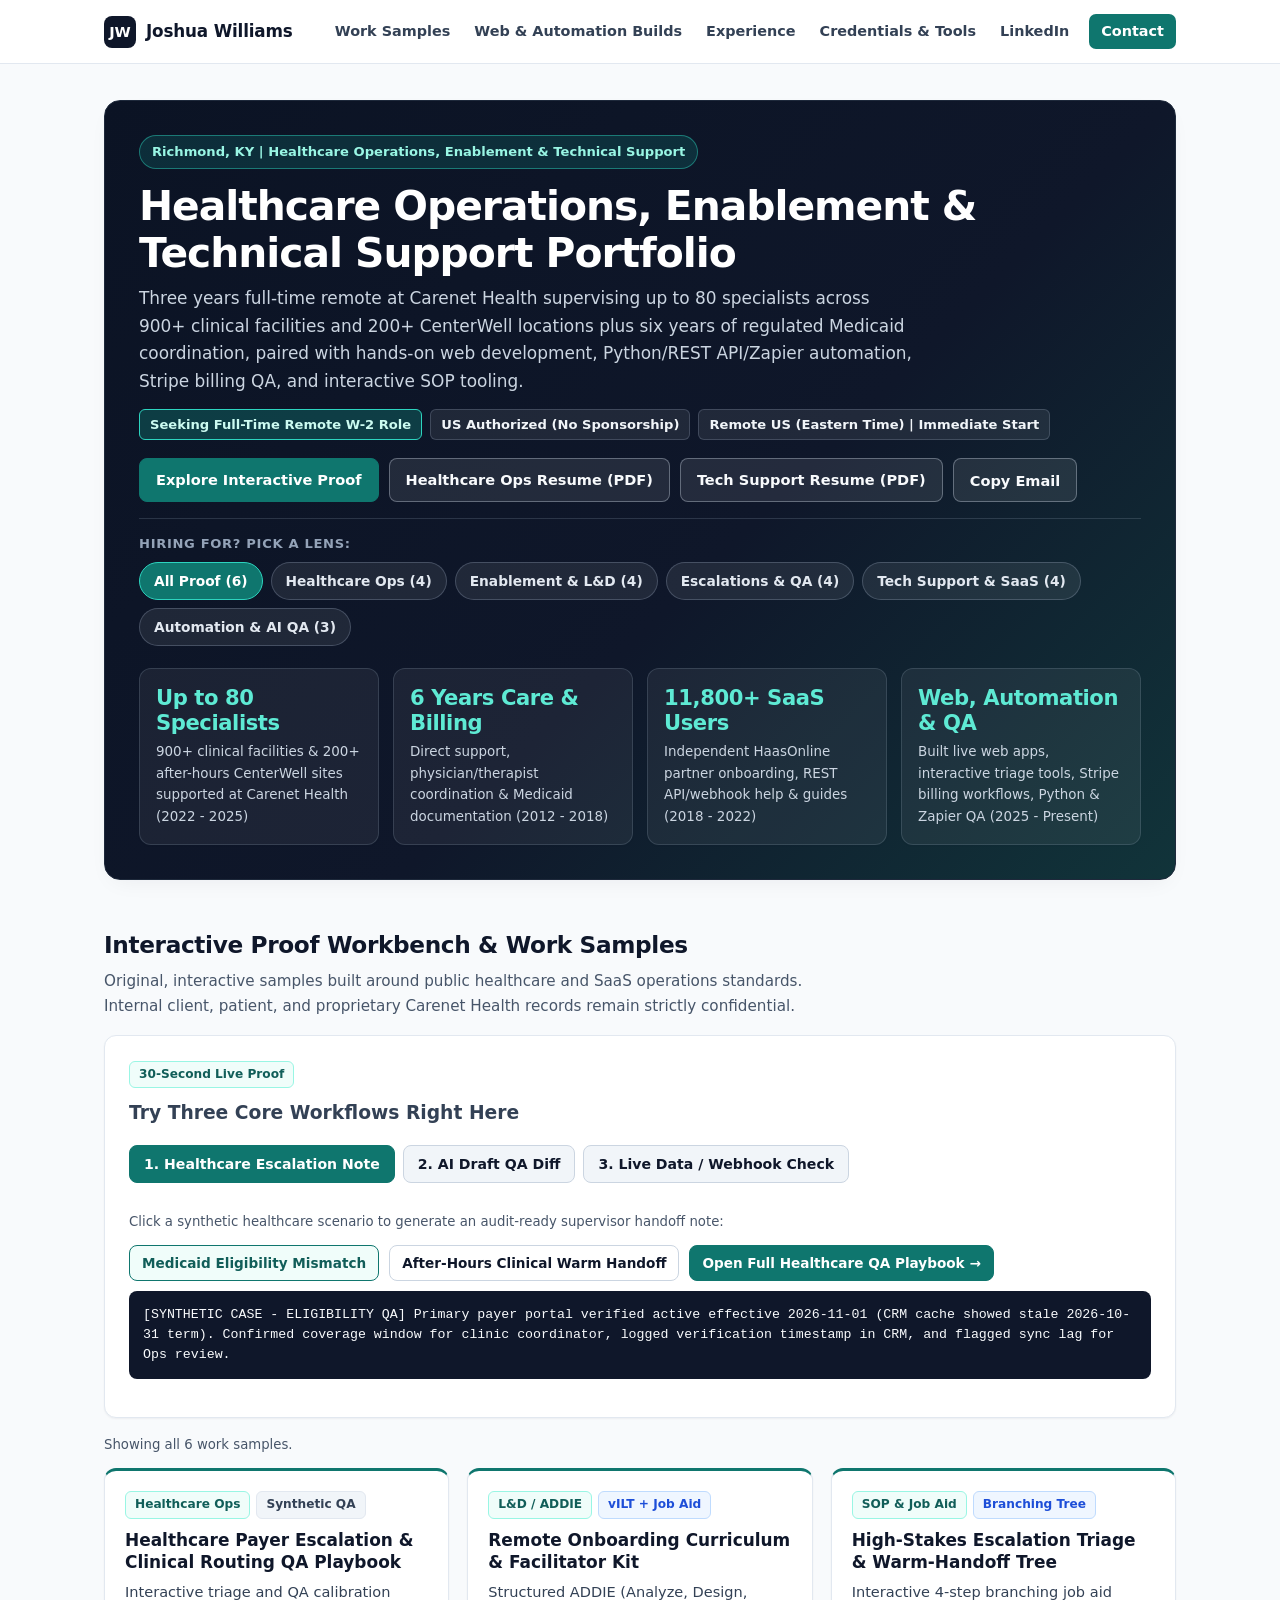
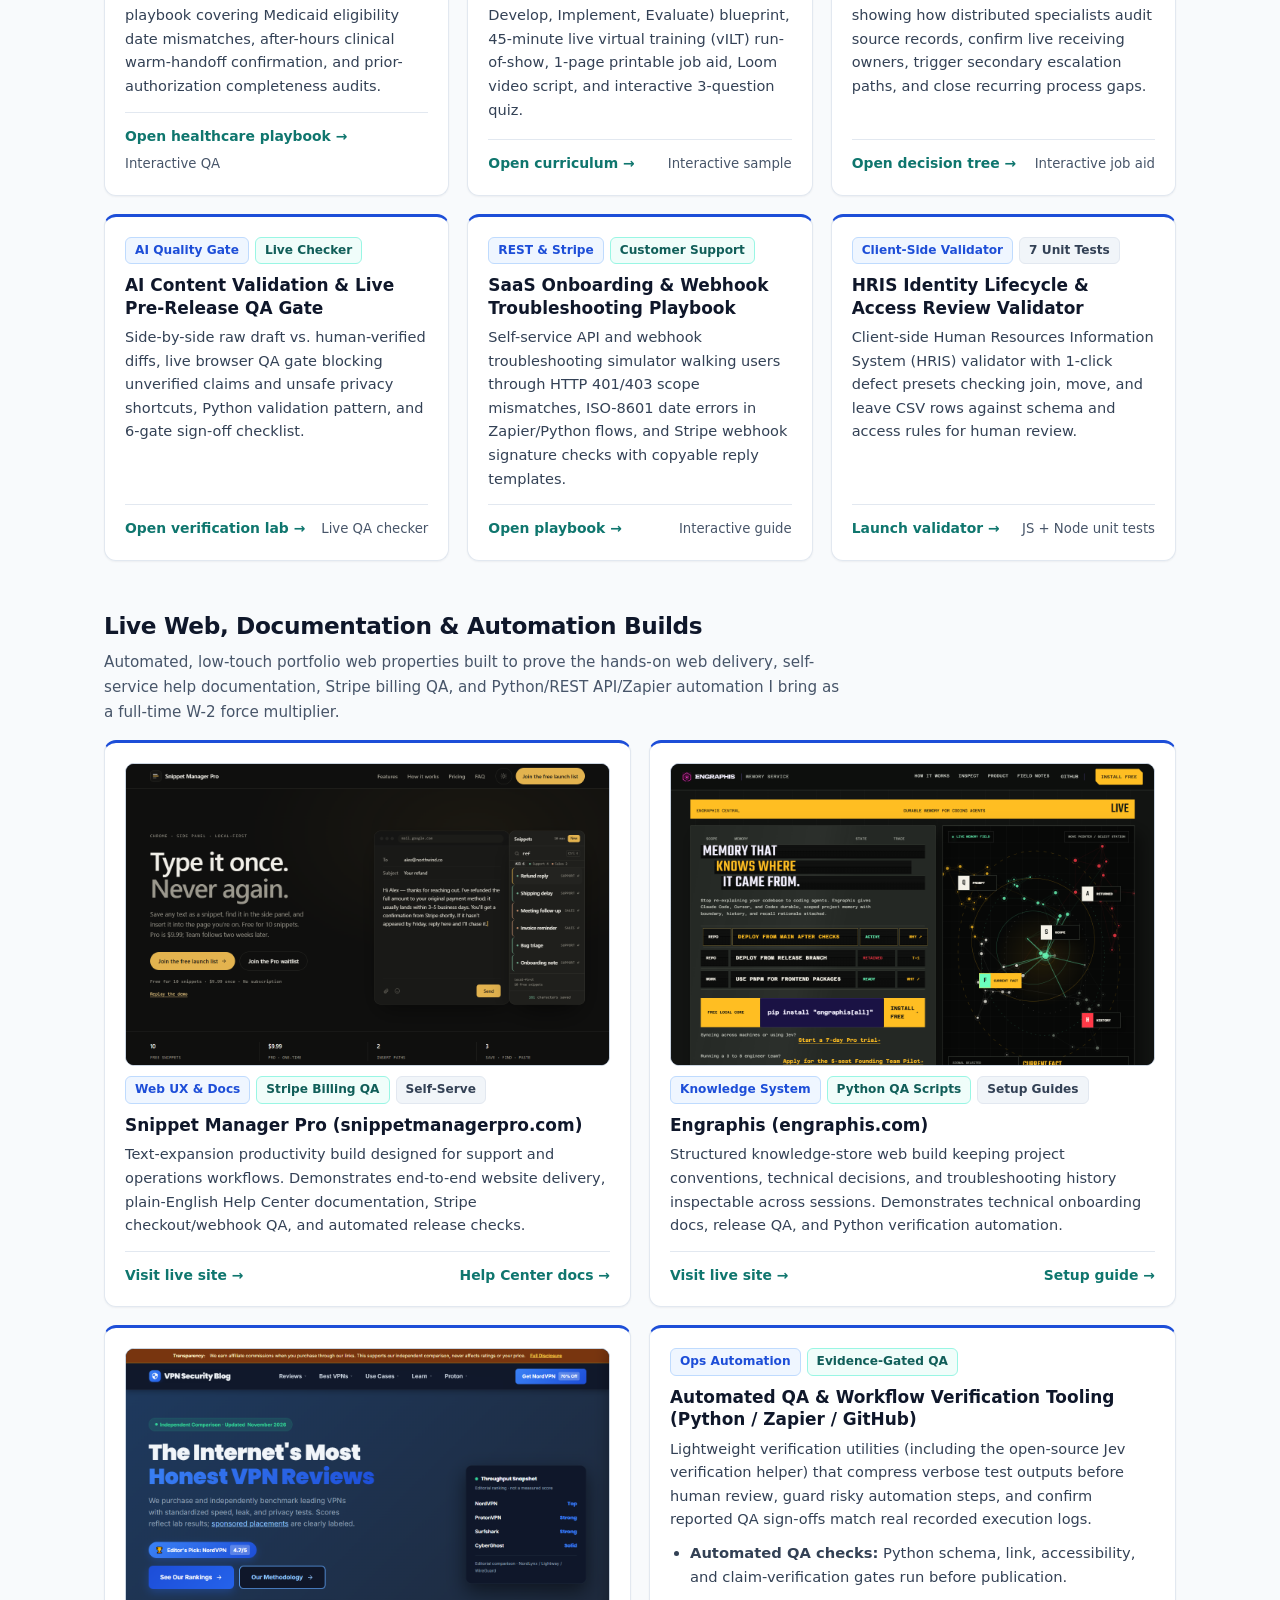
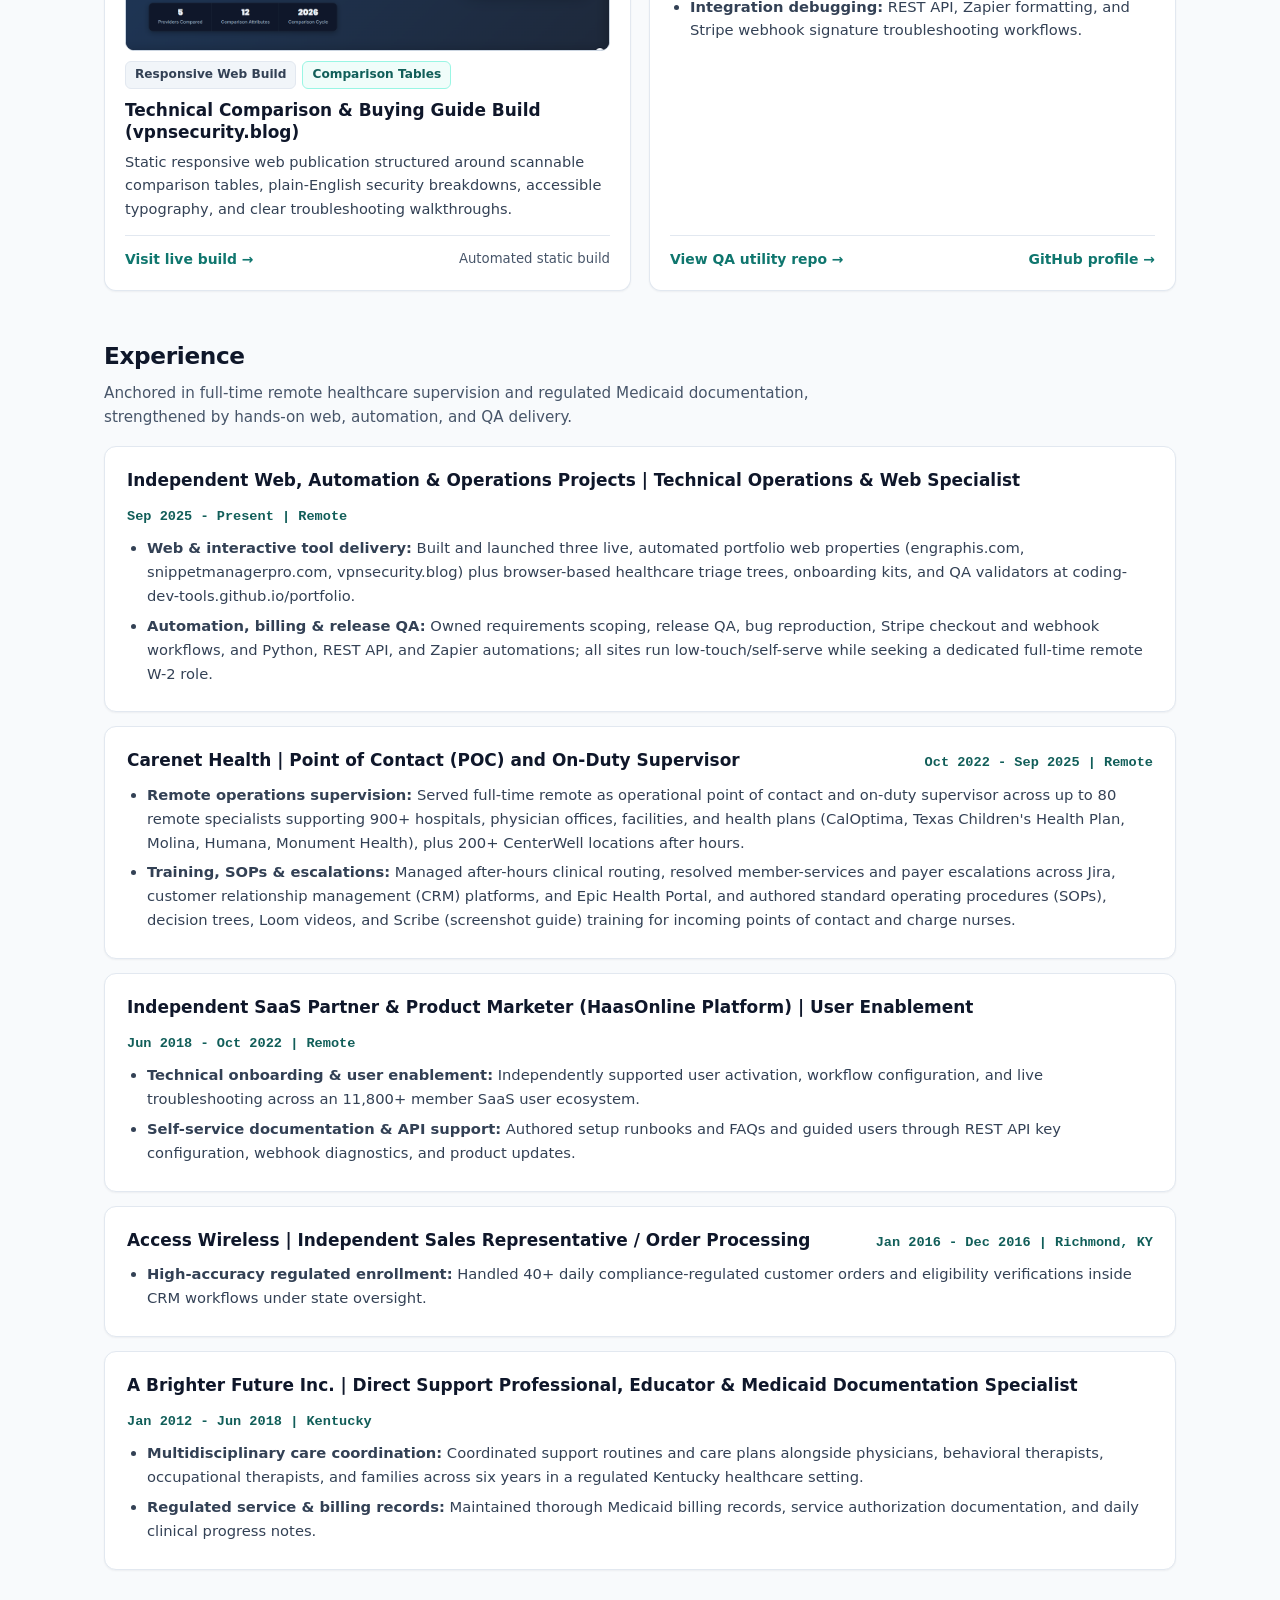
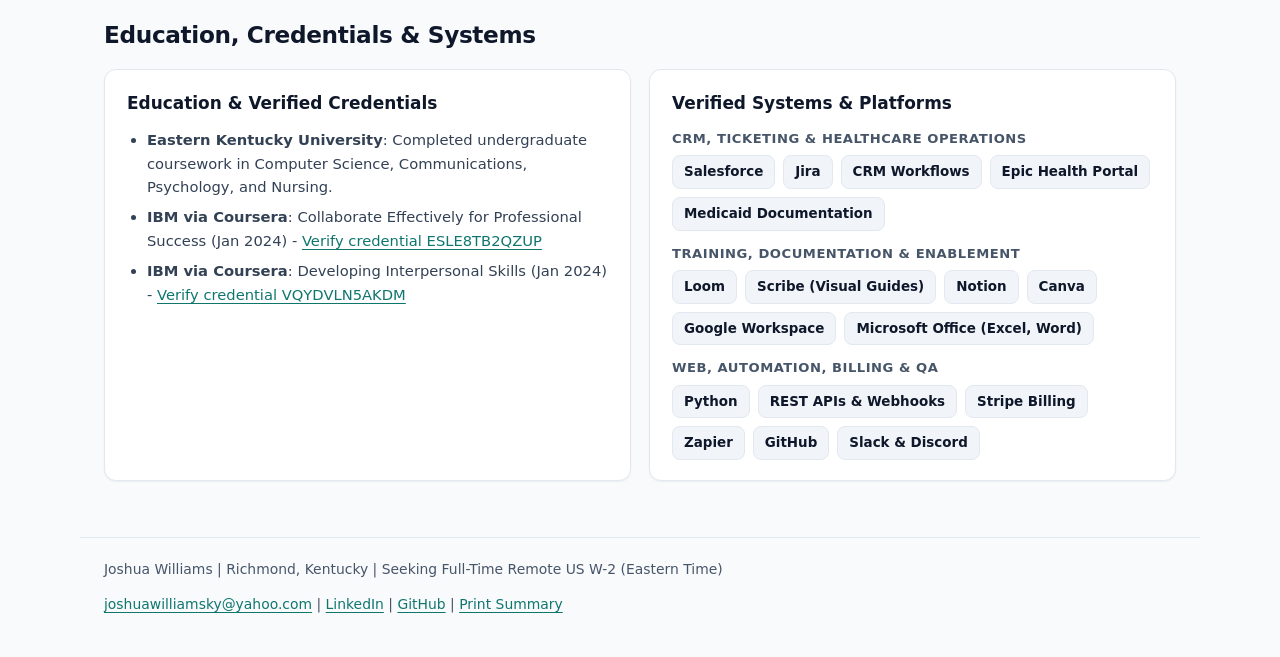
==== commit 7a344949: "fix: resolve 2-agent PR review blockers, accessibility, and PDF/regex checks Removes Carenet-specifi" ====
--- a/index.html
+++ b/index.html
@@ -88,7 +88,7 @@
         Three years full-time remote at Carenet Health supervising up to 80 specialists across 900+ clinical facilities and 200+ CenterWell locations plus six years of regulated Medicaid coordination, paired with hands-on web development, Python/REST API/Zapier automation, Stripe billing QA, and interactive SOP tooling.
       </p>
 
-      <div class="availability-bar" aria-label="Work authorization and W-2 availability">
+      <div class="availability-bar" role="group" aria-label="Work authorization and W-2 availability">
         <span class="avail-pill avail-pill-accent">Seeking Full-Time Remote W-2 Role</span>
         <span class="avail-pill">US Authorized (No Sponsorship)</span>
         <span class="avail-pill">Remote US (Eastern Time) | Immediate Start</span>
@@ -102,7 +102,7 @@
       </div>
       <p id="action-status" class="meta-note hero-note mt-sm" aria-live="polite"></p>
 
-      <div class="lens-bar mt-md" aria-label="Tailor portfolio view by hiring focus">
+      <div class="lens-bar mt-md">
         <span class="lens-label">Hiring for? Pick a lens:</span>
         <div class="filter-bar mb-0" role="group" aria-label="Filter work samples by role focus">
           <button class="filter-pill" type="button" data-filter="all" aria-pressed="true">All Proof (6)</button>
@@ -116,7 +116,7 @@
 
       <div id="focus-callout" class="callout callout-hero" hidden aria-live="polite"></div>
 
-      <div class="scope-grid" aria-label="Career scope overview">
+      <div class="scope-grid" role="group" aria-label="Career scope overview">
         <div class="scope-card">
           <div class="scope-value">Up to 80 Specialists</div>
           <div class="scope-label">900+ clinical facilities &amp; 200+ after-hours CenterWell sites supported at Carenet Health (2022 - 2025)</div>
@@ -146,7 +146,7 @@
         </div>
       </div>
 
-      <div class="panel workbench-panel mt-0" id="live-workbench" aria-labelledby="workbench-heading">
+      <section class="panel workbench-panel mt-0" id="live-workbench" aria-labelledby="workbench-heading">
         <div class="section-header mb-sm">
           <div>
             <span class="tag">30-Second Live Proof</span>
@@ -162,8 +162,8 @@
         <div id="wb-panel-hc" role="tabpanel" aria-labelledby="wb-tab-hc" tabindex="0">
           <p class="meta-note mt-0">Click a synthetic healthcare scenario to generate an audit-ready supervisor handoff note:</p>
           <div class="hero-actions mt-sm">
-            <button class="btn btn-secondary btn-sm" type="button" data-wb-hc="elig">Medicaid Eligibility Mismatch</button>
-            <button class="btn btn-secondary btn-sm" type="button" data-wb-hc="afterhours">After-Hours Clinical Warm Handoff</button>
+            <button class="btn btn-secondary btn-sm wb-toggle" type="button" data-wb-hc="elig" aria-pressed="true">Medicaid Eligibility Mismatch</button>
+            <button class="btn btn-secondary btn-sm wb-toggle" type="button" data-wb-hc="afterhours" aria-pressed="false">After-Hours Clinical Warm Handoff</button>
             <a class="btn btn-sm" href="./samples/healthcare-escalation-qa.html">Open Full Healthcare QA Playbook &rarr;</a>
           </div>
           <pre id="wb-hc-output" class="mt-sm" aria-live="polite">[SYNTHETIC CASE - ELIGIBILITY QA] Primary payer portal verified active effective 2026-11-01 (CRM cache showed stale 2026-10-31 term). Confirmed coverage window for clinic coordinator, logged verification timestamp in CRM, and flagged sync lag for Ops review.</pre>
@@ -195,7 +195,7 @@
           </div>
           <pre id="wb-tech-output" class="mt-sm" aria-live="polite">Click "Run Validation Check" to inspect caught ISO-8601 date and Stripe HMAC-SHA256 defects.</pre>
         </div>
-      </div>
+      </section>
 
       <p id="filter-status" class="meta-note mt-md" aria-live="polite">Showing all 6 work samples.</p>
 
@@ -534,7 +534,7 @@
     <span>
       <a href="mailto:joshuawilliamsky@yahoo.com">joshuawilliamsky@yahoo.com</a> |
       <a href="https://www.linkedin.com/in/josh-williams-094338120" target="_blank" rel="noopener">LinkedIn</a> |
-      <a href="https://github.com/Coding-Dev-Tools" target="_blank" rel="noopener">GitHub</a> |
+      <a href="https://github.com/Coding-Dev-Tools" target="_blank" rel="noopener">GitHub</a><span class="print-hide"> | </span>
       <button class="footer-link-btn" type="button" id="print-summary-btn">Print Summary</button>
     </span>
   </footer>
--- a/styles.css
+++ b/styles.css
@@ -99,6 +99,10 @@
   outline-offset: 2px;
 }
 
+.hero-dark :focus-visible {
+  outline-color: #5eead4;
+}
+
 .topbar {
   position: sticky;
   top: 0;
@@ -535,6 +539,12 @@
   border-left: 4px solid var(--teal);
 }
 
+.wb-toggle[aria-pressed="true"] {
+  background: var(--teal-soft);
+  border-color: var(--teal);
+  color: var(--teal-hover);
+}
+
 .role-card-anchor {
   border-left: 4px solid var(--teal);
 }
@@ -1153,7 +1163,10 @@
   #tree-reset,
   #tree-back,
   #tree-copy,
+  #hc-copy-note,
+  #wh-copy-comms,
   #quiz-reset,
+  .print-hide,
   .footer-link-btn,
   .actions {
     display: none !important;
@@ -1167,14 +1180,21 @@
     color: #0f172a !important;
     border: 1px solid #cbd5e1 !important;
   }
-  .hero-dark h1,
-  .hero-dark .hero-subtitle,
-  .hero-dark .scope-value,
-  .hero-dark .scope-label,
-  .hero-dark .avail-pill,
-  .hero-dark .eyebrow {
+  .hero.hero-dark h1,
+  .hero.hero-dark .hero-subtitle,
+  .hero.hero-dark .scope-value,
+  .hero.hero-dark .scope-label,
+  .hero.hero-dark .hero-note {
+    color: #0f172a !important;
+    background: transparent !important;
+  }
+  .hero.hero-dark .scope-card,
+  .hero.hero-dark .avail-pill,
+  .hero.hero-dark .eyebrow,
+  .hero.hero-dark .callout-hero {
     color: #0f172a !important;
     background: #f8fafc !important;
+    border-color: #cbd5e1 !important;
   }
   .hero,
   .panel,
